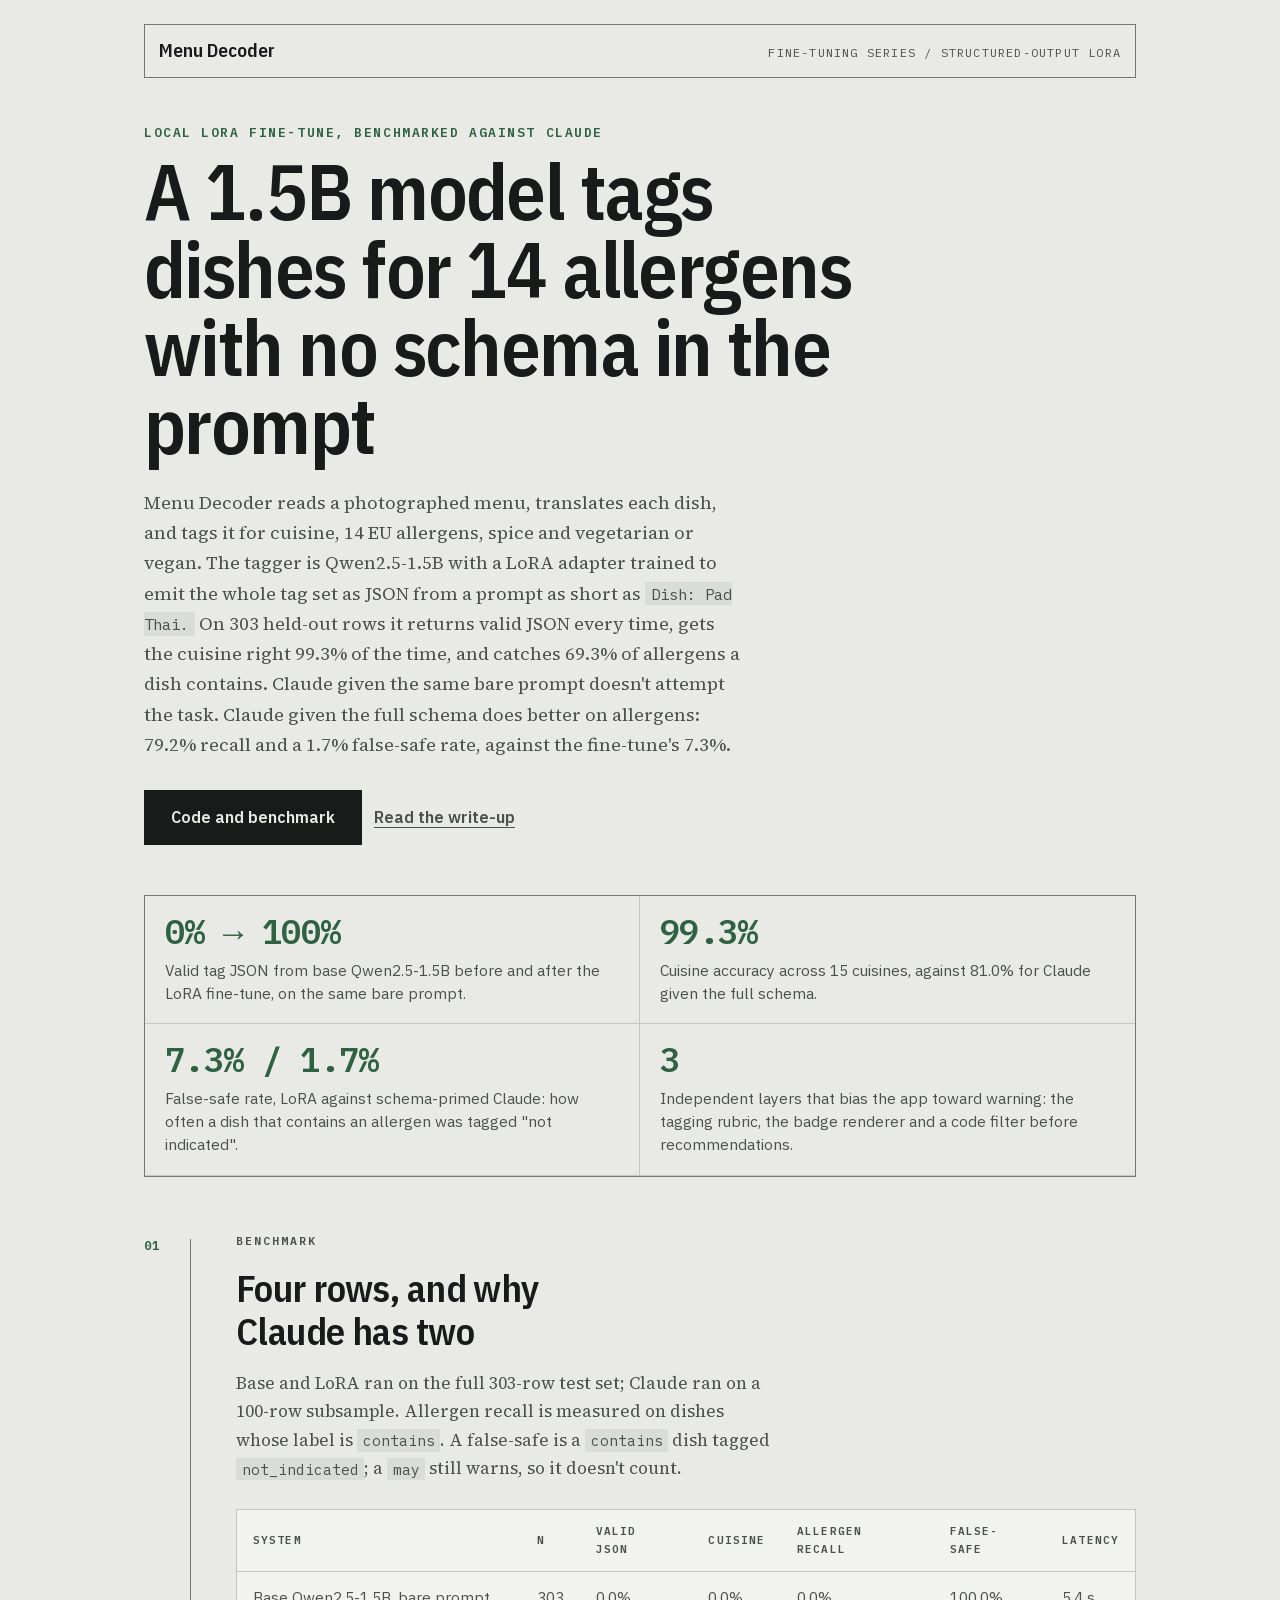
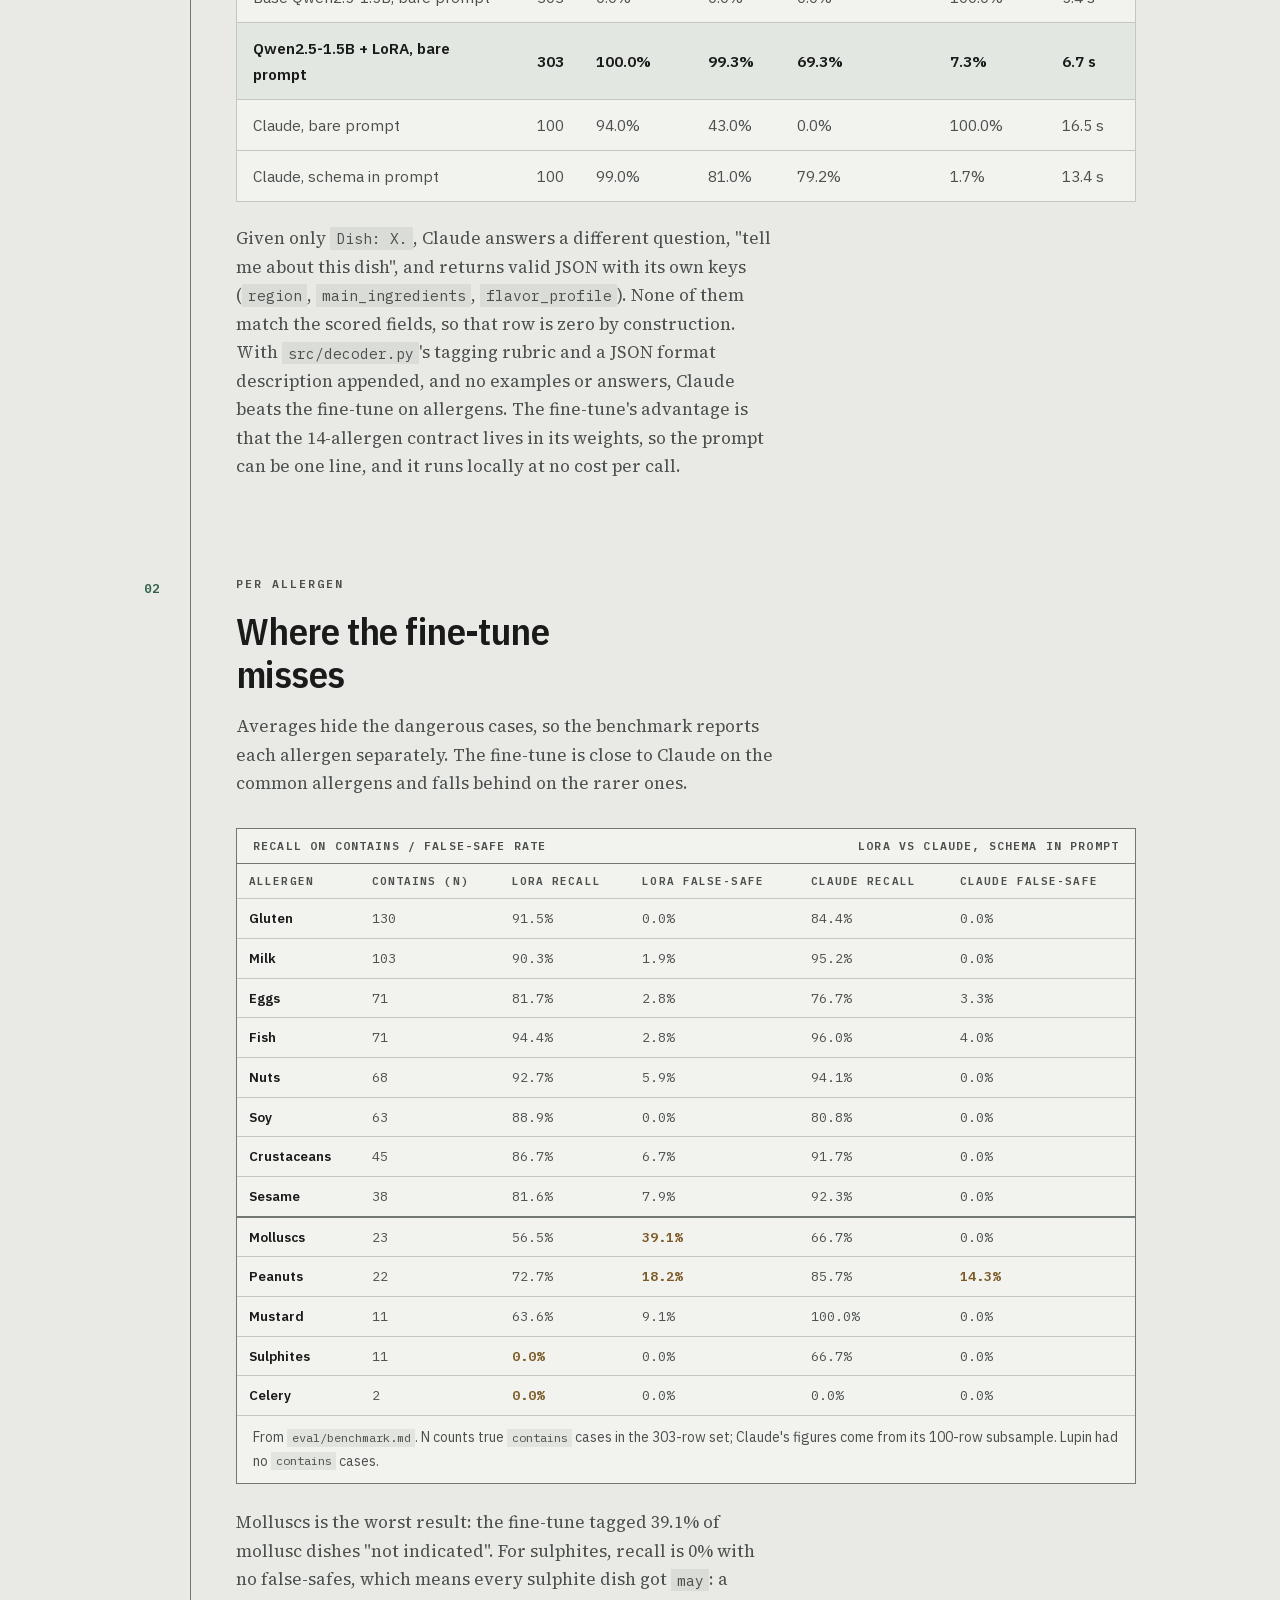
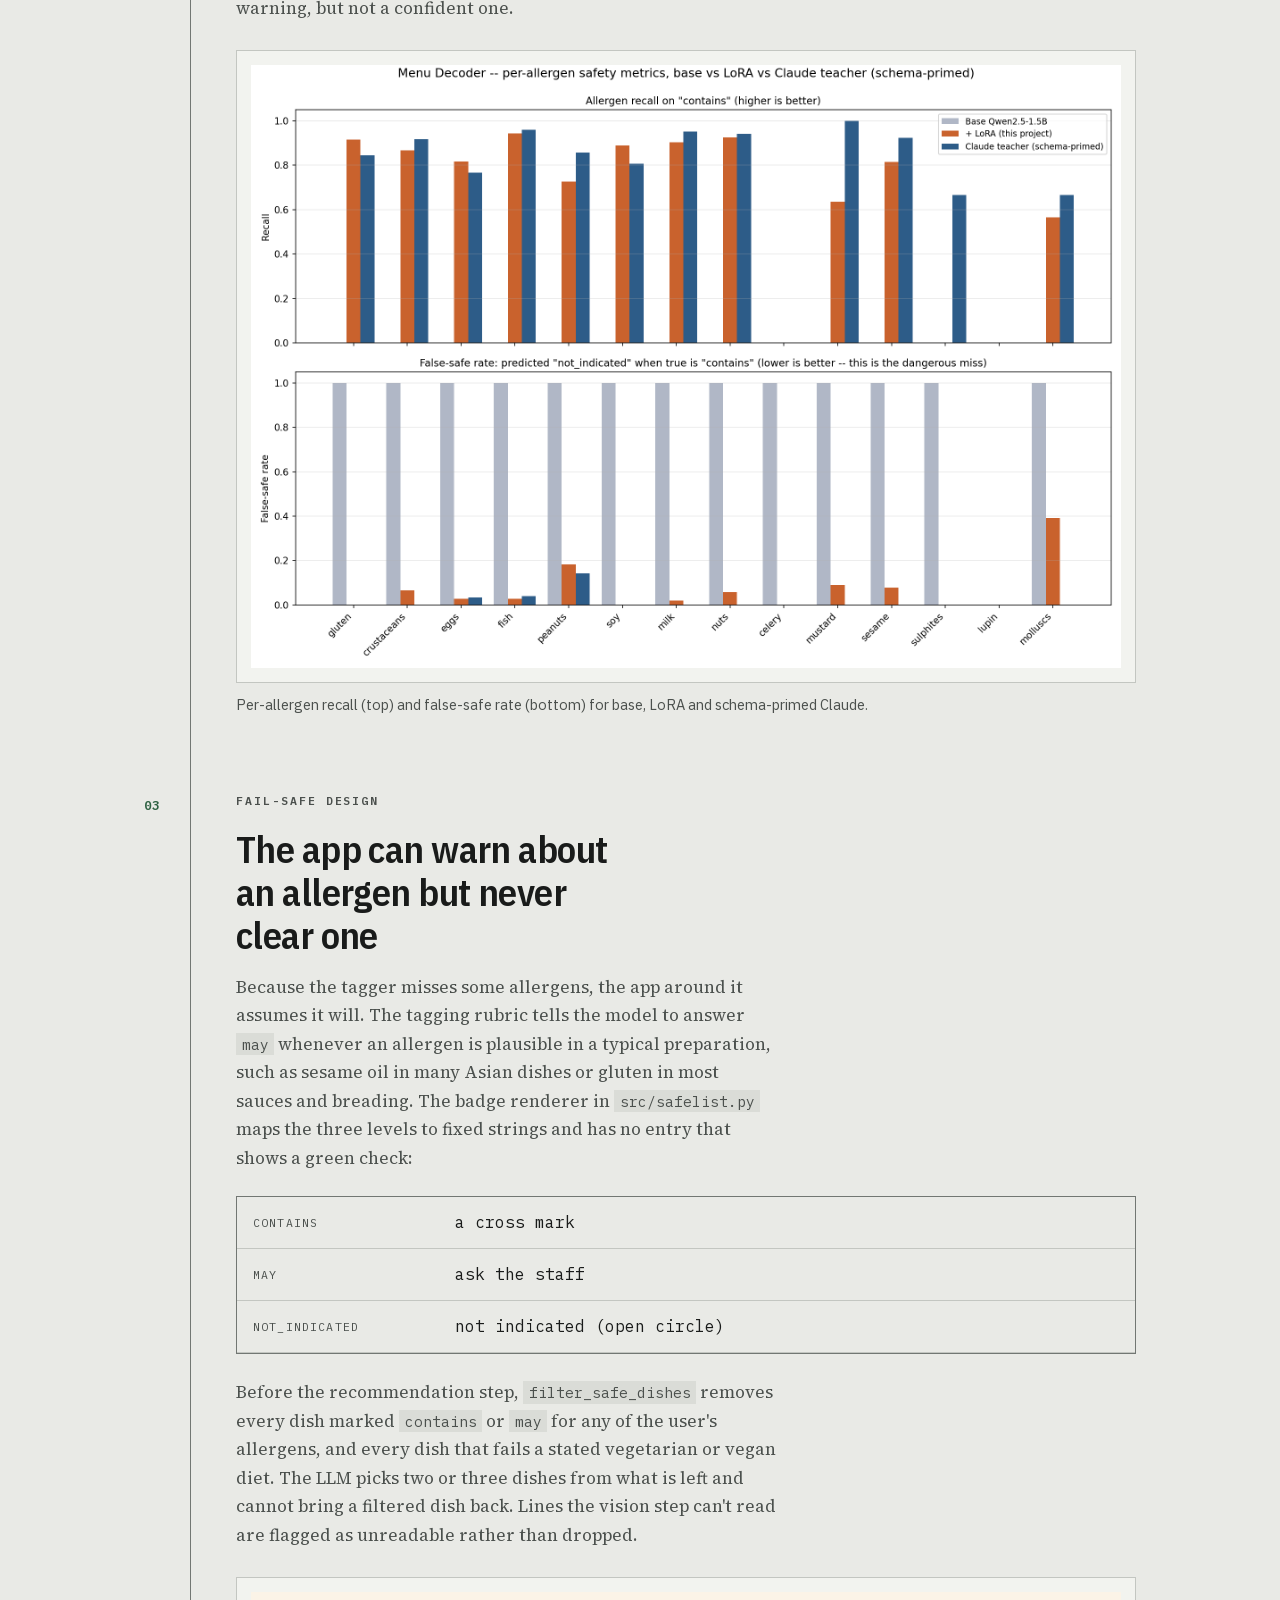
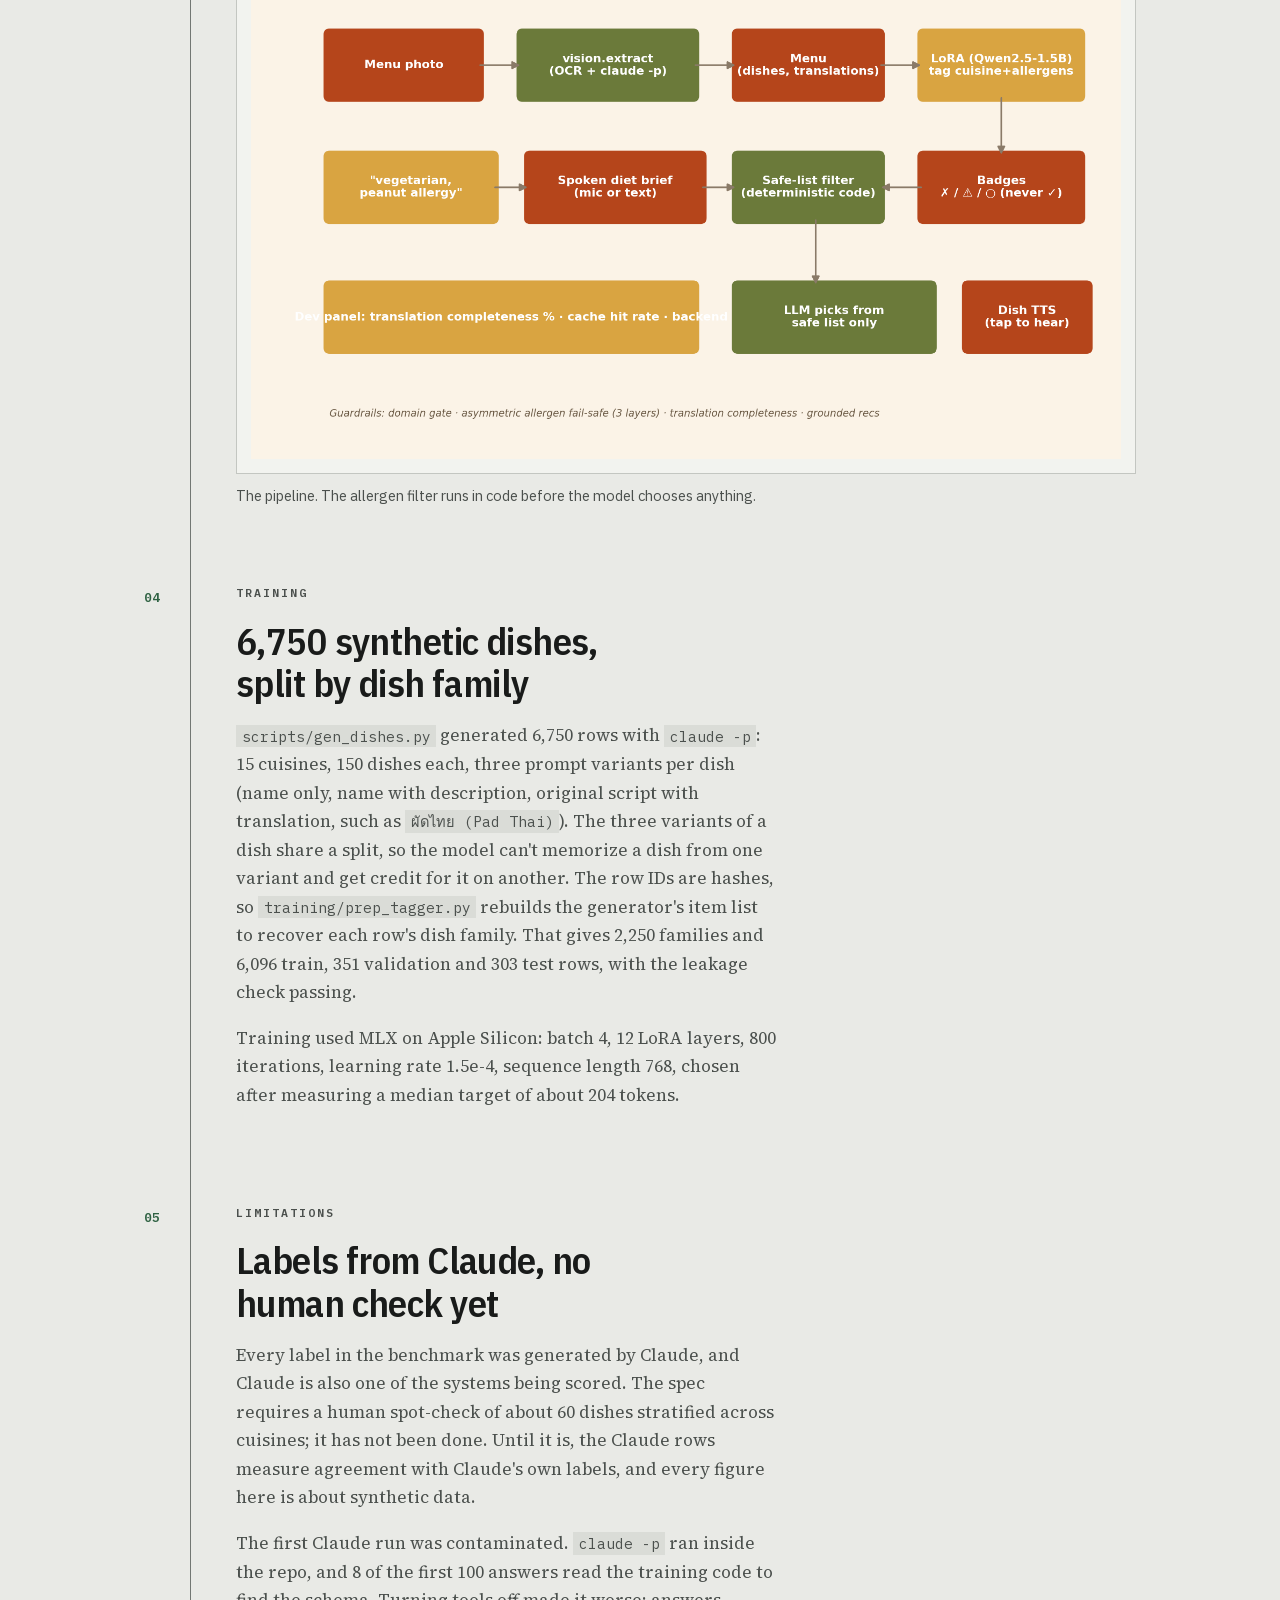
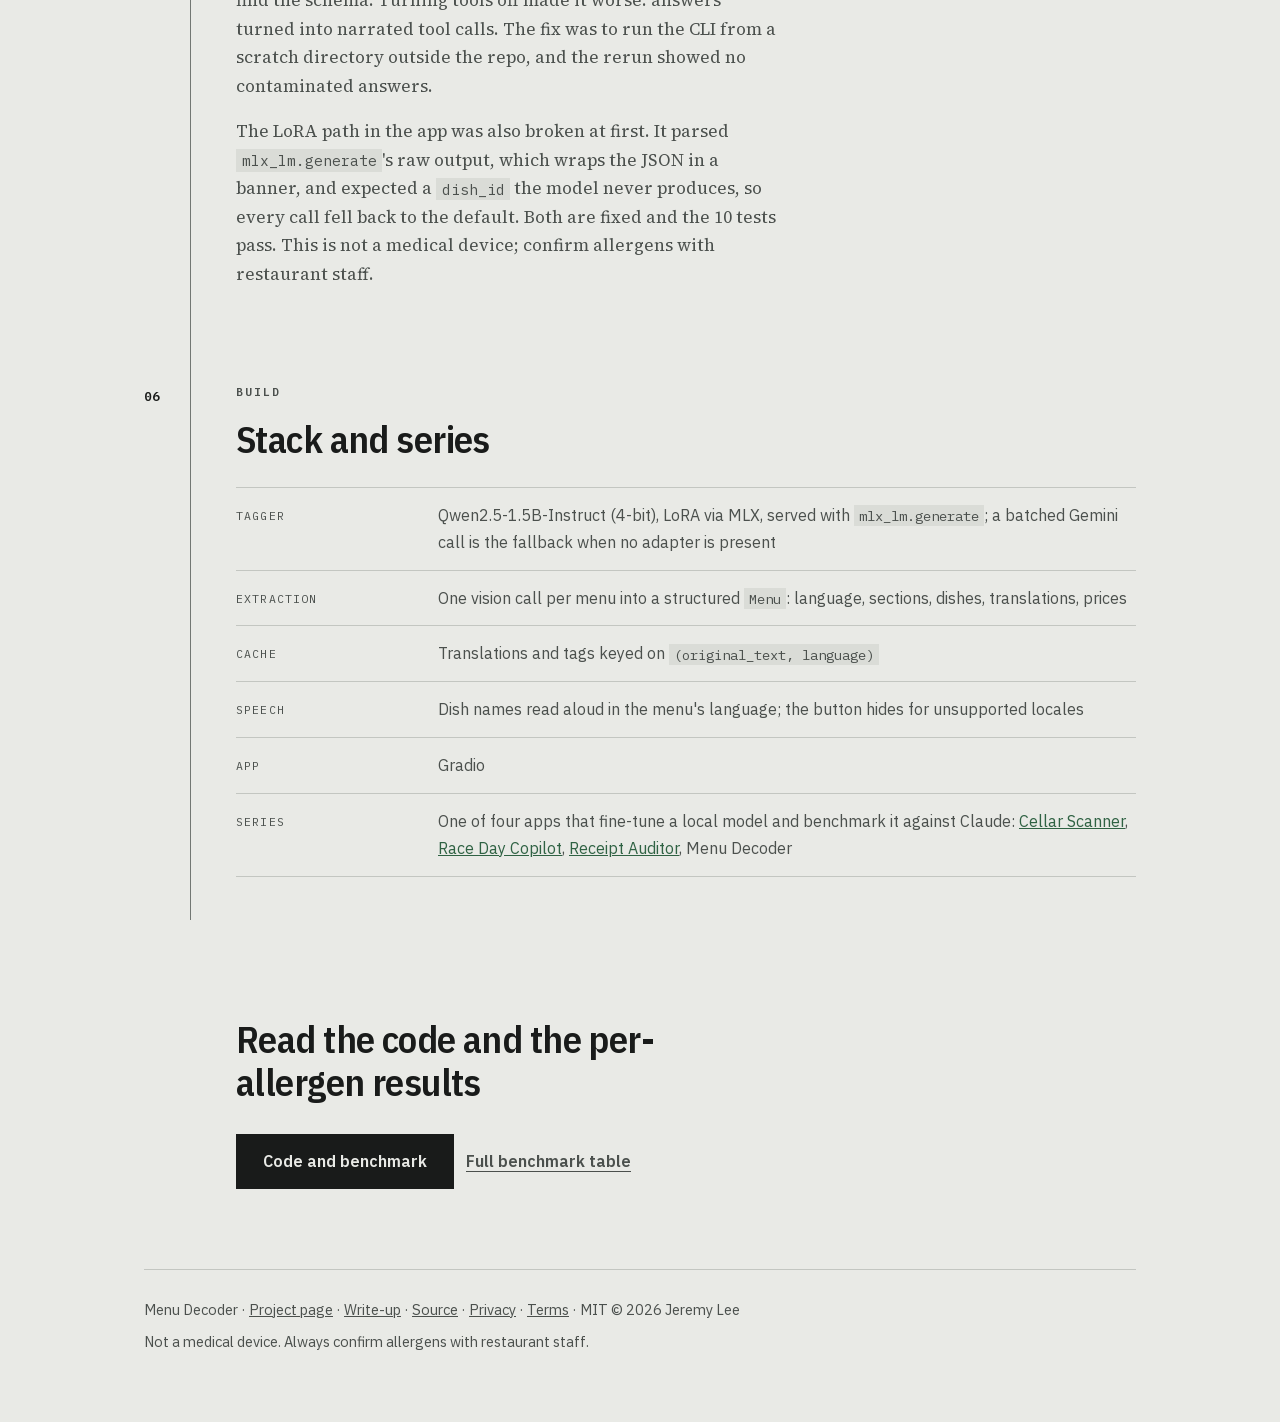
==== overview/index.html @ b148394b "Refresh README, write-up and pages (workshop family)" ====
<!doctype html>
<html lang="en">
<head>
<meta charset="utf-8" />
<meta name="viewport" content="width=device-width, initial-scale=1, viewport-fit=cover" />
<title>Menu Decoder: a 1.5B LoRA dish tagger benchmarked against Claude on 14 allergens</title>
<meta name="description" content="Photograph a foreign-language menu and get each dish translated and tagged for cuisine, 14 EU allergens, spice and diet. A LoRA-tuned Qwen2.5-1.5B returns the full tag set from a dish name alone; Claude needs the schema in every prompt and, given it, catches more allergens." />
<meta name="theme-color" content="#E9EAE6" />
<meta property="og:title" content="Menu Decoder" />
<meta property="og:description" content="A 1.5B fine-tune emits valid 14-allergen tags 100% of the time with no schema in the prompt. Claude with the schema still has the lower false-safe rate: 1.7% against 7.3%." />
<meta property="og:type" content="article" />
<meta property="og:url" content="https://lyhjeremy.github.io/menu-decoder/overview/" />
<link href="" rel="stylesheet" />
<style>
  :root {
    --paper: #E9EAE6;
    --card: #F2F3EF;
    --plate: #F2F3EF;
    --ink: #191B1A;
    --ink2: #4B504D;
    --muted: #4B504D;
    --rule: #C3C6C1;
    --accent: #2F6243;
    --accent2: #7C5A26;
    --link: #2F6243;
    --serif: "Source Serif 4", "Iowan Old Style", "Palatino Linotype", Palatino, serif;
    --sans: "IBM Plex Sans", "Helvetica Neue", Helvetica, Arial, sans-serif;
    --mono: "IBM Plex Mono", "SF Mono", Menlo, Consolas, monospace;
    --display: "IBM Plex Sans Condensed", "Arial Narrow", sans-serif;
    --edge: #727773;
    --spine:  92px;
    --col:    min(100% - 2.6rem, 62rem);
  }
  @media (prefers-color-scheme: dark) {
    :root {
      --paper: #161817;
      --card: #1F2220;
      --plate: #1F2220;
      --ink: #E3E5E1;
      --ink2: #A0A6A1;
      --muted: #A0A6A1;
      --rule: #373B38;
      --accent: #7DC096;
      --accent2: #CBA668;
      --link: #7DC096;
      --edge: #686E6A;
    }
  }

  @font-face{font-family:"Source Serif 4";src:url("../fonts/SourceSerif4-400.woff2")format("woff2");font-weight:400;font-display:swap}
  @font-face{font-family:"Source Serif 4";src:url("../fonts/SourceSerif4-600.woff2")format("woff2");font-weight:600;font-display:swap}
  @font-face{font-family:"IBM Plex Sans";src:url("../fonts/IBMPlexSans-400.woff2")format("woff2");font-weight:400;font-display:swap}
  @font-face{font-family:"IBM Plex Sans";src:url("../fonts/IBMPlexSans-600.woff2")format("woff2");font-weight:600;font-display:swap}
  @font-face{font-family:"IBM Plex Mono";src:url("../fonts/IBMPlexMono-400.woff2")format("woff2");font-weight:400;font-display:swap}

  * { box-sizing: border-box; border-radius: 0; }
  html { scroll-behavior: smooth; }
  body {
    margin: 0; background: var(--paper); color: var(--ink);
    font-family: var(--serif); font-size: clamp(17px, 0.55rem + 0.6vw, 19.5px);
    line-height: 1.68; -webkit-font-smoothing: antialiased; overflow-x: hidden;
  }
  img { max-width: 100%; height: auto; display: block; }
  a { color: var(--link); }
  :focus-visible { outline: 2px solid var(--accent); outline-offset: 3px; border-radius: 0; }
  strong { font-weight: 700; color: var(--ink); }
  code { font-family: var(--mono); font-size: .86em;
         background: color-mix(in srgb, var(--ink) 7%, transparent);
         padding: .12em .38em; border-radius: 0; }
  .wrap { width: var(--col); margin: 0 auto; }

  .eyebrow { font-family: var(--mono); font-weight: 600; font-size: 11.5px;
             letter-spacing: .17em; text-transform: uppercase; color: var(--muted);
             margin: 0 0 14px; }

  .masthead { display: flex; align-items: baseline; gap: 14px; flex-wrap: wrap; padding: 30px 0 0; }
  .logo { font-family: var(--sans); font-weight: 800; font-size: 21px;
          letter-spacing: -.02em; display: flex; align-items: center; gap: 9px; }
  .dot { width: 9px; height: 9px; border-radius: 0; background: var(--accent); flex: none; }
  .tagline { font-size: 15px; color: var(--ink2); font-family: var(--sans); }

  .hero { padding: 44px 0 54px; }
  .kicker { font-family: var(--sans); font-size: clamp(18px, 2.1vw, 23px); font-weight: 600;
            color: var(--muted); margin: 0 0 8px; letter-spacing: -.01em; }
  .hero h1 { font-family: var(--sans); font-size: clamp(37px, 6vw, 72px); font-weight: 800;
             letter-spacing: -.035em; line-height: 1.04; margin: 0; max-width: 17ch; }
  .hero-sub { margin: 24px 0 0; font-size: 1.06em; color: var(--ink2); max-width: 60ch; }

  .cta-row { display: flex; gap: 12px; flex-wrap: wrap; margin-top: 30px; align-items: center; }
  .btn { display: inline-block; padding: 13px 26px; border-radius: 0;
         font-family: var(--sans); font-weight: 700; font-size: 16px;
         text-decoration: none; border: 1px solid var(--ink); }
  .btn:hover { transform: translateY(-1px); }
  .btn-primary { background: var(--ink); color: var(--paper); }
  .textlink { font-family: var(--sans); font-size: 16px; font-weight: 600; color: var(--ink2);
              text-decoration: underline; text-underline-offset: 4px;
              text-decoration-thickness: 1px; }
  .textlink:hover { color: var(--ink); }

  .claims { display: grid; grid-template-columns: 1fr; gap: 0 52px; margin: 50px 0 0; }
  @media (min-width: 760px) { .claims { grid-template-columns: 1fr 1fr; } }
  .claim { padding: 18px 0 20px; border-top: 1px solid var(--rule); }
  .claim:first-child, .claim:nth-child(2) { border-top: 2px solid var(--ink); }
  @media (max-width: 759px) { .claim:nth-child(2) { border-top: 1px solid var(--rule); } }
  .claim .n { font-family: var(--sans); font-weight: 800; font-size: 40px; line-height: 1.05;
              color: var(--accent); letter-spacing: -.03em; font-variant-numeric: tabular-nums; }
  .claim h3 { margin: 0 0 6px; }
  .claim p { margin: 9px 0 0; font-size: 15.5px; color: var(--ink2); line-height: 1.5;
             font-family: var(--sans); }

  .route { position: relative; padding-bottom: 30px; }
  .route::before { content: ""; position: absolute; left: calc(var(--spine) / 2); top: 8px;
                   bottom: 80px; width: 2px; background: var(--rule); }
  .stop { position: relative; padding: 0 0 76px var(--spine); }
  .stop::before { content: ""; position: absolute; left: calc(var(--spine) / 2 - 7px); top: 7px;
                  width: 16px; height: 16px; border-radius: 0;
                  background: var(--paper); border: 2px solid var(--ink); box-sizing: border-box; }
  .stop--key::before { background: var(--accent); border-color: var(--accent); }
  .stop--warn::before { background: var(--accent2); border-color: var(--accent2); }
  .stop--end::before { background: var(--ink); }

  h2 { font-family: var(--sans); font-size: clamp(27px, 3.7vw, 38px); font-weight: 800;
       letter-spacing: -.027em; line-height: 1.13; margin: 12px 0 16px; max-width: 19ch; }
  h3 { font-family: var(--sans); font-size: 17px; font-weight: 700; margin: 0 0 7px;
       letter-spacing: -.012em; }
  .stop p { margin: 0 0 17px; max-width: 60ch; color: var(--ink2); }

  .bignum { font-family: var(--sans); font-weight: 800; font-size: clamp(74px, 10vw, 128px);
            line-height: .86; letter-spacing: -.05em; margin: 6px 0 4px; color: var(--accent);
            font-variant-numeric: tabular-nums; }
  .bignum-note { font-family: var(--sans); font-size: 16px; color: var(--muted); margin: 0 0 20px; }

  /* A white-background chart would glow in dark mode; the plate makes it read
     as a deliberately printed page instead. */
  figure { margin: 28px 0 0; }
  .plate { background: var(--plate); border: 1px solid var(--rule); border-radius: 0;
           padding: 14px; overflow: hidden; }
  .plate img { border-radius: 0; }
  .plate--flush { padding: 0; }
  .shot { border-radius: 0; border: 1px solid var(--rule);
          overflow: hidden; background: var(--card); }
  /* min() so the cap never exceeds the column on a phone */
  .shot--narrow { max-width: min(430px, 100%); }
  figcaption { margin-top: 11px; font-family: var(--sans); font-size: 14.5px;
               color: var(--muted); line-height: 1.5; }
  .panels { display: grid; grid-template-columns: repeat(auto-fit, minmax(258px, 1fr));
            gap: 22px; margin-top: 28px; }
  .panels figure { margin: 0; }

  .pull { margin: 30px 0 0; padding: 20px 25px; border-left: 3px solid var(--accent);
          background: color-mix(in srgb, var(--accent) 7%, transparent);
          border-radius: 0; }
  .pull p { margin: 0 0 9px; color: var(--ink); max-width: none; }
  .pull p:last-of-type { margin: 0; }
  .pull .who { font-family: var(--mono); font-size: 11px; letter-spacing: .12em;
               text-transform: uppercase; color: var(--muted); display: block; margin-top: 9px; }

  .grid { display: grid; grid-template-columns: repeat(auto-fit, minmax(238px, 1fr));
          gap: 1px; margin-top: 28px; background: var(--rule);
          border: 1px solid var(--rule); border-radius: 0; overflow: hidden; }
  .cell { background: var(--paper); padding: 22px 20px; }
  .cell p { font-size: 15px; margin: 0; color: var(--ink2); max-width: none;
            line-height: 1.55; font-family: var(--sans); }

  /* results tables: scroll inside their own box, never the page */
  .tablewrap { margin-top: 26px; overflow-x: auto; border: 1px solid var(--rule);
               border-radius: 0; background: var(--card); }
  table { border-collapse: collapse; width: 100%; min-width: 480px;
          font-family: var(--sans); font-size: 15.5px; }
  th, td { padding: 12px 16px; text-align: left; border-bottom: 1px solid var(--rule); }
  th { font-family: var(--mono); font-size: 11px; letter-spacing: .1em;
       text-transform: uppercase; color: var(--muted); font-weight: 600; }
  td { color: var(--ink2); font-variant-numeric: tabular-nums; }
  tr:last-child td { border-bottom: 0; }
  .win td { color: var(--ink); font-weight: 700;
            background: color-mix(in srgb, var(--accent) 8%, transparent); }

  /* real terminal output, quoted verbatim */
  .term { margin-top: 26px; background: #14141f; color: #e6e3da; border-radius: 0;
          padding: 18px 20px; overflow-x: auto;
          border: 1px solid #2a2a3a; }
  .term pre { margin: 0; font-family: var(--mono); font-size: 13px; line-height: 1.62;
              white-space: pre; }
  .term .c { color: #9aa08f; }
  .term .g { color: #7fd18f; }
  .term .y { color: #E3BC5E; }

  .specs { margin-top: 26px; border-top: 1px solid var(--rule); }
  .spec { display: grid; grid-template-columns: 1fr; gap: 2px;
          padding: 14px 0; border-bottom: 1px solid var(--rule); }
  @media (min-width: 700px) { .spec { grid-template-columns: 178px 1fr; gap: 24px; } }
  .spec dt { font-family: var(--mono); font-size: 11.5px; letter-spacing: .1em;
             text-transform: uppercase; color: var(--muted); padding-top: 4px; }
  .spec dd { margin: 0; font-size: 16px; color: var(--ink2); font-family: var(--sans); }

  .close { padding: 6px 0 80px var(--spine); position: relative; }
  .close h2 { max-width: 20ch; }
  footer { border-top: 1px solid var(--rule); padding: 28px 0 60px;
           font-family: var(--sans); font-size: 14.5px; color: var(--muted); }
  footer a { color: var(--ink2); }
  footer p { margin: 0 0 8px; }

  @media (max-width: 640px) {
    :root { --spine: 38px; }
    .hero { padding: 36px 0 46px; }
    .stop { padding-bottom: 58px; }
    .plate { padding: 9px; }
    .term { padding: 14px 14px; }
    .term pre { font-size: 11.5px; }
  }
  @media (prefers-reduced-motion: reduce) {
    html { scroll-behavior: auto; }
    .btn { }
  }
  @font-face{font-family:"IBM Plex Sans Condensed";src:url("../fonts/IBMPlexSansCondensed-600.woff2")format("woff2");font-weight:600;font-style:normal;font-display:swap}
  @font-face{font-family:"IBM Plex Mono";src:url("../fonts/IBMPlexMono-600.woff2")format("woff2");font-weight:600;font-style:normal;font-display:swap}

  .btn:hover { transform: none; background: var(--accent); border-color: var(--accent); color: var(--paper); }
  .pull { border: 1px solid var(--edge); border-left: 1px solid var(--edge); background: transparent; }
  .term { background: var(--card); color: var(--ink); border: 1px solid var(--rule); }
  .term .c { color: var(--muted); } .term .g { color: var(--accent2); } .term .y { color: var(--accent); }
  .logo, .hero h1, h2, .claim .n, .bignum { font-family: var(--display); }

  /* Workshop: an engineering spec sheet. Condensed headings, mono labels, numbered sections. */
  .masthead { border: 1px solid var(--edge); padding: 10px 14px; margin-top: 24px; justify-content: space-between; }
  .logo { font-weight: 600; font-size: 19px; letter-spacing: 0; }
  .tagline { font-family: var(--mono); font-size: 12px; text-transform: uppercase; letter-spacing: .1em; }
  .hero h1 { font-weight: 600; font-size: clamp(40px, 6.4vw, 78px); letter-spacing: -.02em; line-height: 1; max-width: 17ch; }
  .kicker { font-family: var(--mono); font-weight: 600; font-size: 13px; text-transform: uppercase; letter-spacing: .12em; color: var(--accent); }
  h2 { font-weight: 600; letter-spacing: -.015em; font-size: clamp(28px, 3.6vw, 38px); }
  .claims { border: 1px solid var(--edge); gap: 0; }
  .claim, .claim:first-child, .claim:nth-child(2) { border-top: 0; border-bottom: 1px solid var(--rule); padding: 18px 20px; }
  @media (min-width: 760px) { .claim:nth-child(odd) { border-right: 1px solid var(--rule); } }
  .claim .n { font-family: var(--mono); font-weight: 600; font-size: 34px; letter-spacing: -.02em; }
  .bignum { font-family: var(--mono); font-weight: 600; letter-spacing: -.04em; }
  .route { counter-reset: sec; }
  .route::before { width: 1px; background: var(--edge); }
  .stop { counter-increment: sec; }
  .stop::before { content: counter(sec, decimal-leading-zero); width: auto; height: auto; left: 0; top: 4px;
                  border: 0; background: none; font: 600 13px/1 var(--mono); color: var(--accent); padding: 4px 0;
                  background: var(--paper); }
  .stop--key::before, .stop--warn::before, .stop--end::before { background: var(--paper); border: 0; }
  .stop--end::before { color: var(--ink); }


  .sheet { margin-top: 30px; border: 1px solid var(--edge); background: var(--card); }
  .sheet-head { display: flex; justify-content: space-between; gap: 12px; flex-wrap: wrap; padding: 9px 16px; border-bottom: 1px solid var(--edge); font: 600 11.5px/1.4 var(--mono); letter-spacing: .1em; text-transform: uppercase; color: var(--muted); }
  .sheet table { min-width: 560px; font-family: var(--mono); font-size: 13.5px; }
  .sheet th, .sheet td { padding: 8px 12px; }
  .sheet td:first-child { font-family: var(--sans); font-weight: 600; color: var(--ink); }
  .sheet td.n { color: var(--muted); }
  .sheet td.bad { color: var(--accent2); font-weight: 600; }
  .sheet tr.grp td { border-top: 2px solid var(--edge); }
  .sheet .sheet-foot { margin: 0; max-width: none; padding: 10px 16px; border-top: 1px solid var(--rule); font-family: var(--sans); font-size: 14px; color: var(--muted); }
  .badges { margin-top: 24px; border: 1px solid var(--edge); }
  .badges .spec { padding: 12px 16px; }
  .badges .spec dd { font-family: var(--mono); color: var(--ink); }
</style>
</head>
<body>
<div class="wrap">
  <header class="masthead">
    <div class="logo">Menu Decoder</div>
    <div class="tagline">fine-tuning series / structured-output LoRA</div>
  </header>

  <section class="hero">
    <p class="kicker">Local LoRA fine-tune, benchmarked against Claude</p>
    <h1>A 1.5B model tags dishes for 14 allergens with no schema in the prompt</h1>

    <p class="hero-sub">
      Menu Decoder reads a photographed menu, translates each dish, and tags it
      for cuisine, 14 EU allergens, spice and vegetarian or vegan. The tagger is
      Qwen2.5-1.5B with a LoRA adapter trained to emit the whole tag set as JSON
      from a prompt as short as <code>Dish: Pad Thai.</code> On 303 held-out
      rows it returns valid JSON every time, gets the cuisine right 99.3% of the
      time, and catches 69.3% of allergens a dish contains. Claude given the same
      bare prompt doesn't attempt the task. Claude given the full schema does
      better on allergens: 79.2% recall and a 1.7% false-safe rate, against the
      fine-tune's 7.3%.
    </p>

    <div class="cta-row">
      <a class="btn btn-primary" href="https://github.com/lyhjeremy/menu-decoder">Code and benchmark</a>
      <a class="textlink" href="https://github.com/lyhjeremy/menu-decoder/blob/main/writeup.md">Read the write-up</a>
    </div>

    <div class="claims">
      <div class="claim">
        <div class="n">0% &rarr; 100%</div>
        <p>Valid tag JSON from base Qwen2.5-1.5B before and after the LoRA
           fine-tune, on the same bare prompt.</p>
      </div>
      <div class="claim">
        <div class="n">99.3%</div>
        <p>Cuisine accuracy across 15 cuisines, against 81.0% for Claude given
           the full schema.</p>
      </div>
      <div class="claim">
        <div class="n">7.3% / 1.7%</div>
        <p>False-safe rate, LoRA against schema-primed Claude: how often a dish
           that contains an allergen was tagged "not indicated".</p>
      </div>
      <div class="claim">
        <div class="n">3</div>
        <p>Independent layers that bias the app toward warning: the tagging
           rubric, the badge renderer and a code filter before recommendations.</p>
      </div>
    </div>
  </section>
</div>

<div class="wrap">
<div class="route">

  <section class="stop stop--key">
    <p class="eyebrow">Benchmark</p>
    <h2>Four rows, and why Claude has two</h2>
    <p>
      Base and LoRA ran on the full 303-row test set; Claude ran on a 100-row
      subsample. Allergen recall is measured on dishes whose label is
      <code>contains</code>. A false-safe is a <code>contains</code> dish tagged
      <code>not_indicated</code>; a <code>may</code> still warns, so it doesn't
      count.
    </p>
    <div class="tablewrap">
      <table>
        <thead>
          <tr><th>System</th><th>N</th><th>Valid JSON</th><th>Cuisine</th><th>Allergen recall</th><th>False-safe</th><th>Latency</th></tr>
        </thead>
        <tbody>
          <tr><td>Base Qwen2.5-1.5B, bare prompt</td><td>303</td><td>0.0%</td><td>0.0%</td><td>0.0%</td><td>100.0%</td><td>5.4 s</td></tr>
          <tr class="win"><td>Qwen2.5-1.5B + LoRA, bare prompt</td><td>303</td><td>100.0%</td><td>99.3%</td><td>69.3%</td><td>7.3%</td><td>6.7 s</td></tr>
          <tr><td>Claude, bare prompt</td><td>100</td><td>94.0%</td><td>43.0%</td><td>0.0%</td><td>100.0%</td><td>16.5 s</td></tr>
          <tr><td>Claude, schema in prompt</td><td>100</td><td>99.0%</td><td>81.0%</td><td>79.2%</td><td>1.7%</td><td>13.4 s</td></tr>
        </tbody>
      </table>
    </div>
    <p style="margin-top:22px">
      Given only <code>Dish: X.</code>, Claude answers a different question,
      "tell me about this dish", and returns valid JSON with its own keys
      (<code>region</code>, <code>main_ingredients</code>,
      <code>flavor_profile</code>). None of them match the scored fields, so that
      row is zero by construction. With <code>src/decoder.py</code>'s tagging
      rubric and a JSON format description appended, and no examples or answers,
      Claude beats the fine-tune on allergens. The fine-tune's advantage is that
      the 14-allergen contract lives in its weights, so the prompt can be one
      line, and it runs locally at no cost per call.
    </p>
  </section>

  <section class="stop">
    <p class="eyebrow">Per allergen</p>
    <h2>Where the fine-tune misses</h2>
    <p>
      Averages hide the dangerous cases, so the benchmark reports each allergen
      separately. The fine-tune is close to Claude on the common allergens and
      falls behind on the rarer ones.
    </p>
    <div class="sheet">
      <div class="sheet-head"><span>Recall on contains / false-safe rate</span><span>LoRA vs Claude, schema in prompt</span></div>
      <div class="tablewrap" style="margin:0;border:0">
        <table>
          <thead><tr><th>Allergen</th><th>Contains (N)</th><th>LoRA recall</th><th>LoRA false-safe</th><th>Claude recall</th><th>Claude false-safe</th></tr></thead>
          <tbody>
            <tr><td>Gluten</td><td class="n">130</td><td>91.5%</td><td>0.0%</td><td>84.4%</td><td>0.0%</td></tr>
            <tr><td>Milk</td><td class="n">103</td><td>90.3%</td><td>1.9%</td><td>95.2%</td><td>0.0%</td></tr>
            <tr><td>Eggs</td><td class="n">71</td><td>81.7%</td><td>2.8%</td><td>76.7%</td><td>3.3%</td></tr>
            <tr><td>Fish</td><td class="n">71</td><td>94.4%</td><td>2.8%</td><td>96.0%</td><td>4.0%</td></tr>
            <tr><td>Nuts</td><td class="n">68</td><td>92.7%</td><td>5.9%</td><td>94.1%</td><td>0.0%</td></tr>
            <tr><td>Soy</td><td class="n">63</td><td>88.9%</td><td>0.0%</td><td>80.8%</td><td>0.0%</td></tr>
            <tr><td>Crustaceans</td><td class="n">45</td><td>86.7%</td><td>6.7%</td><td>91.7%</td><td>0.0%</td></tr>
            <tr><td>Sesame</td><td class="n">38</td><td>81.6%</td><td>7.9%</td><td>92.3%</td><td>0.0%</td></tr>
            <tr class="grp"><td>Molluscs</td><td class="n">23</td><td>56.5%</td><td class="bad">39.1%</td><td>66.7%</td><td>0.0%</td></tr>
            <tr><td>Peanuts</td><td class="n">22</td><td>72.7%</td><td class="bad">18.2%</td><td>85.7%</td><td class="bad">14.3%</td></tr>
            <tr><td>Mustard</td><td class="n">11</td><td>63.6%</td><td>9.1%</td><td>100.0%</td><td>0.0%</td></tr>
            <tr><td>Sulphites</td><td class="n">11</td><td class="bad">0.0%</td><td>0.0%</td><td>66.7%</td><td>0.0%</td></tr>
            <tr><td>Celery</td><td class="n">2</td><td class="bad">0.0%</td><td>0.0%</td><td>0.0%</td><td>0.0%</td></tr>
          </tbody>
        </table>
      </div>
      <p class="sheet-foot">From <code>eval/benchmark.md</code>. N counts true <code>contains</code> cases in the 303-row set; Claude's figures come from its 100-row subsample. Lupin had no <code>contains</code> cases.</p>
    </div>
    <p style="margin-top:24px">
      Molluscs is the worst result: the fine-tune tagged 39.1% of mollusc dishes
      "not indicated". For sulphites, recall is 0% with no false-safes, which
      means every sulphite dish got <code>may</code>: a warning, but not a
      confident one.
    </p>
    <figure>
      <div class="plate">
        <img width="1950" height="1350" src="../eval/allergen_recall_chart.png" loading="lazy"
          alt="Two bar charts across 14 allergens. Top: recall on contains for LoRA and schema-primed Claude, both mostly between 0.6 and 1.0, with LoRA lower on mustard, sesame, sulphites and molluscs. Bottom: false-safe rate, 1.0 for the base model everywhere, near zero for Claude except peanuts, and highest for LoRA on molluscs at about 0.39." />
      </div>
      <figcaption>Per-allergen recall (top) and false-safe rate (bottom) for base, LoRA and schema-primed Claude.</figcaption>
    </figure>
  </section>

  <section class="stop">
    <p class="eyebrow">Fail-safe design</p>
    <h2>The app can warn about an allergen but never clear one</h2>
    <p>
      Because the tagger misses some allergens, the app around it assumes it
      will. The tagging rubric tells the model to answer <code>may</code>
      whenever an allergen is plausible in a typical preparation, such as sesame
      oil in many Asian dishes or gluten in most sauces and breading. The badge
      renderer in <code>src/safelist.py</code> maps the three levels to fixed
      strings and has no entry that shows a green check:
    </p>
    <dl class="specs badges">
      <div class="spec"><dt>contains</dt><dd>a cross mark</dd></div>
      <div class="spec"><dt>may</dt><dd>ask the staff</dd></div>
      <div class="spec"><dt>not_indicated</dt><dd>not indicated (open circle)</dd></div>
    </dl>
    <p style="margin-top:24px">
      Before the recommendation step, <code>filter_safe_dishes</code> removes
      every dish marked <code>contains</code> or <code>may</code> for any of the
      user's allergens, and every dish that fails a stated vegetarian or vegan
      diet. The LLM picks two or three dishes from what is left and cannot bring
      a filtered dish back. Lines the vision step can't read are flagged as
      unreadable rather than dropped.
    </p>
    <figure>
      <div class="plate">
        <img width="1620" height="870" src="../assets/architecture.png" loading="lazy"
          alt="Pipeline diagram: menu photo to one vision extraction call, per-dish tagging by the fine-tuned model, a deterministic allergen and diet filter, then recommendation from the filtered list, with dish-name text-to-speech." />
      </div>
      <figcaption>The pipeline. The allergen filter runs in code before the model chooses anything.</figcaption>
    </figure>
  </section>

  <section class="stop">
    <p class="eyebrow">Training</p>
    <h2>6,750 synthetic dishes, split by dish family</h2>
    <p>
      <code>scripts/gen_dishes.py</code> generated 6,750 rows with
      <code>claude -p</code>: 15 cuisines, 150 dishes each, three prompt variants
      per dish (name only, name with description, original script with
      translation, such as <code>ผัดไทย (Pad Thai)</code>). The three variants of
      a dish share a split, so the model can't memorize a dish from one variant
      and get credit for it on another. The row IDs are hashes, so
      <code>training/prep_tagger.py</code> rebuilds the generator's item list to
      recover each row's dish family. That gives 2,250 families and 6,096 train,
      351 validation and 303 test rows, with the leakage check passing.
    </p>
    <p>
      Training used MLX on Apple Silicon: batch 4, 12 LoRA layers, 800
      iterations, learning rate 1.5e-4, sequence length 768, chosen after
      measuring a median target of about 204 tokens.
    </p>
  </section>

  <section class="stop stop--warn">
    <p class="eyebrow">Limitations</p>
    <h2>Labels from Claude, no human check yet</h2>
    <p>
      Every label in the benchmark was generated by Claude, and Claude is also
      one of the systems being scored. The spec requires a human spot-check of
      about 60 dishes stratified across cuisines; it has not been done. Until it
      is, the Claude rows measure agreement with Claude's own labels, and every
      figure here is about synthetic data.
    </p>
    <p>
      The first Claude run was contaminated. <code>claude -p</code> ran inside the
      repo, and 8 of the first 100 answers read the training code to find the
      schema. Turning tools off made it worse: answers turned into narrated tool
      calls. The fix was to run the CLI from a scratch directory outside the
      repo, and the rerun showed no contaminated answers.
    </p>
    <p>
      The LoRA path in the app was also broken at first. It parsed
      <code>mlx_lm.generate</code>'s raw output, which wraps the JSON in a banner,
      and expected a <code>dish_id</code> the model never produces, so every call
      fell back to the default. Both are fixed and the 10 tests pass. This is not
      a medical device; confirm allergens with restaurant staff.
    </p>
  </section>

  <section class="stop stop--end">
    <p class="eyebrow">Build</p>
    <h2>Stack and series</h2>
    <dl class="specs">
      <div class="spec"><dt>Tagger</dt><dd>Qwen2.5-1.5B-Instruct (4-bit), LoRA via MLX, served with <code>mlx_lm.generate</code>; a batched Gemini call is the fallback when no adapter is present</dd></div>
      <div class="spec"><dt>Extraction</dt><dd>One vision call per menu into a structured <code>Menu</code>: language, sections, dishes, translations, prices</dd></div>
      <div class="spec"><dt>Cache</dt><dd>Translations and tags keyed on <code>(original_text, language)</code></dd></div>
      <div class="spec"><dt>Speech</dt><dd>Dish names read aloud in the menu's language; the button hides for unsupported locales</dd></div>
      <div class="spec"><dt>App</dt><dd>Gradio</dd></div>
      <div class="spec"><dt>Series</dt><dd>One of four apps that fine-tune a local model and benchmark it against Claude: <a href="https://lyhjeremy.github.io/cellar-scanner/">Cellar Scanner</a>, <a href="https://lyhjeremy.github.io/race-day-copilot/">Race Day Copilot</a>, <a href="https://lyhjeremy.github.io/receipt-auditor/">Receipt Auditor</a>, Menu Decoder</dd></div>
    </dl>
  </section>

</div>
</div>

<div class="wrap">
  <section class="close">
    <h2>Read the code and the per-allergen results</h2>
    <div class="cta-row">
      <a class="btn btn-primary" href="https://github.com/lyhjeremy/menu-decoder">Code and benchmark</a>
      <a class="textlink" href="https://github.com/lyhjeremy/menu-decoder/blob/main/eval/benchmark.md">Full benchmark table</a>
    </div>
  </section>

  <footer>
    <p>
      Menu Decoder ·
      <a href="../">Project page</a> ·
      <a href="https://github.com/lyhjeremy/menu-decoder/blob/main/writeup.md">Write-up</a> ·
      <a href="https://github.com/lyhjeremy/menu-decoder">Source</a> ·
      <a href="../privacy/">Privacy</a> ·
      <a href="../terms/">Terms</a> ·
      MIT © 2026 Jeremy Lee
    </p>
    <p>Not a medical device. Always confirm allergens with restaurant staff.</p>
  </footer>
</div>
</body>
</html>
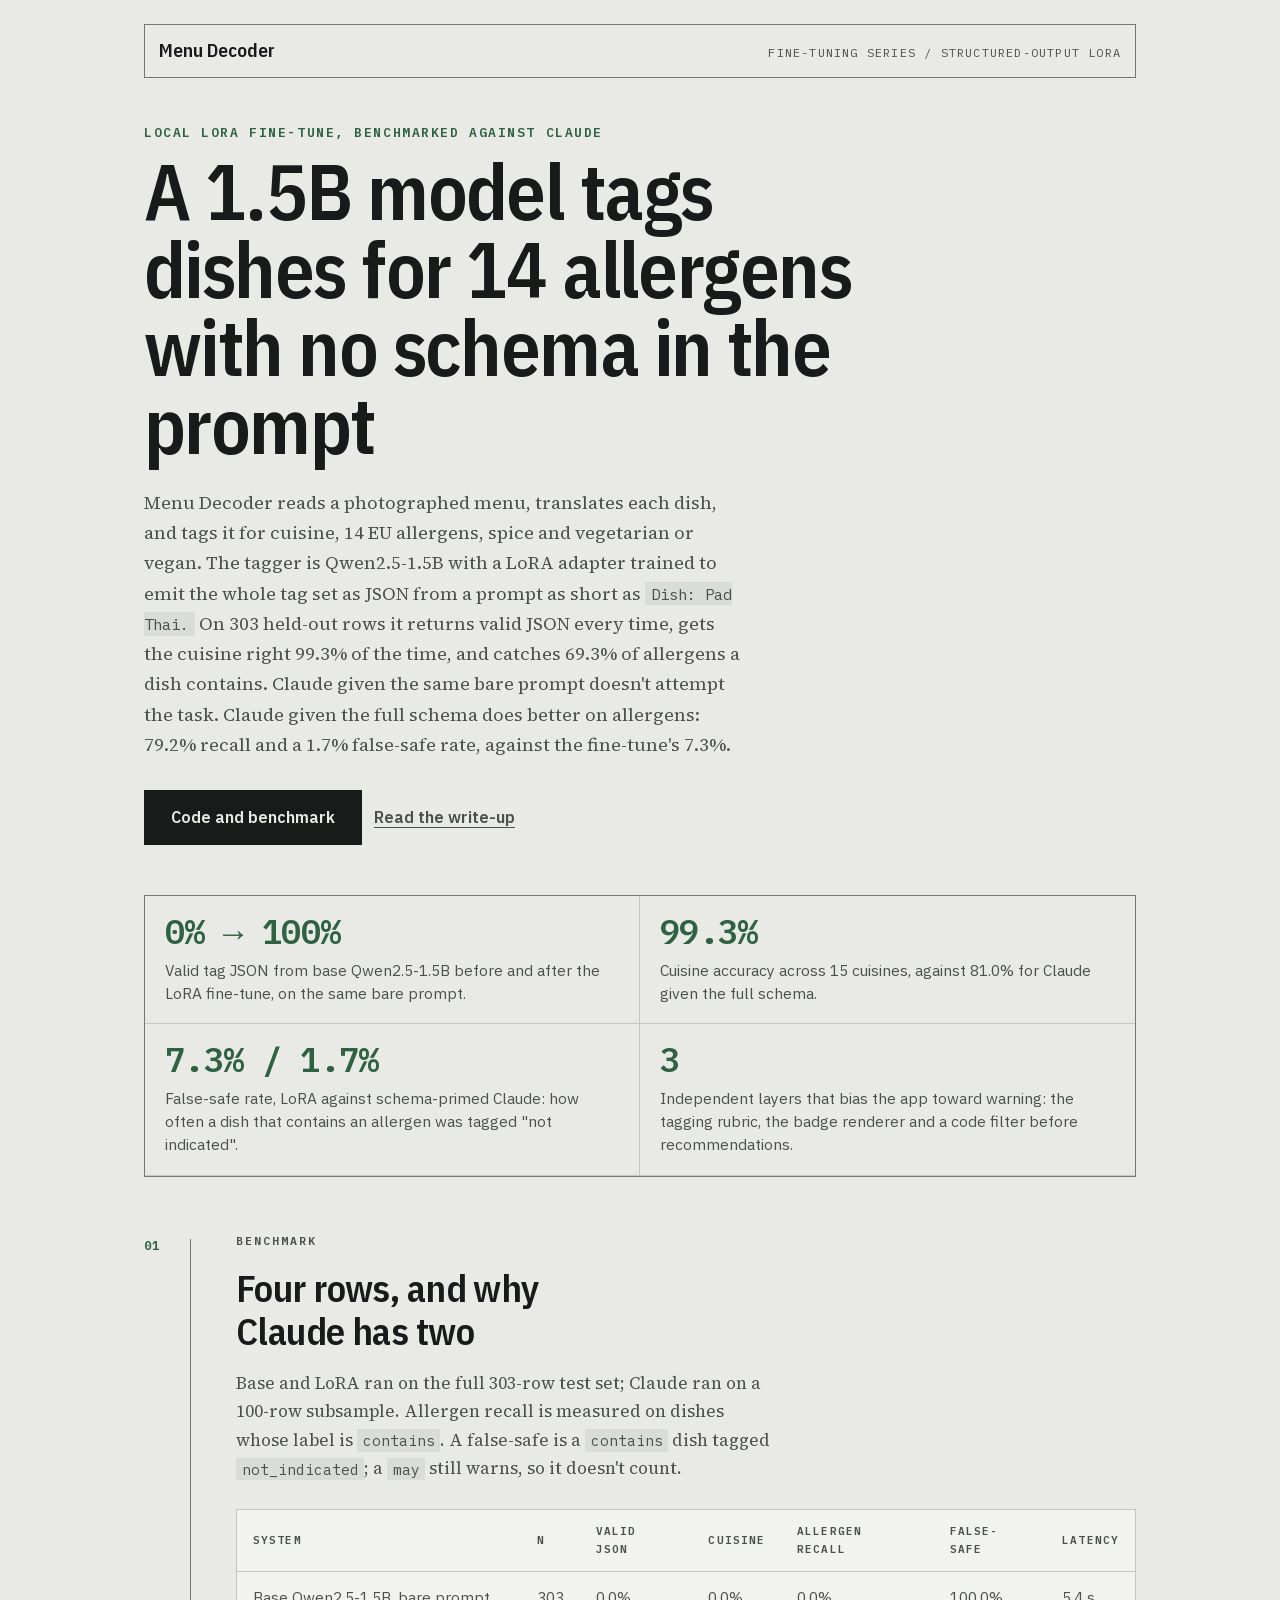
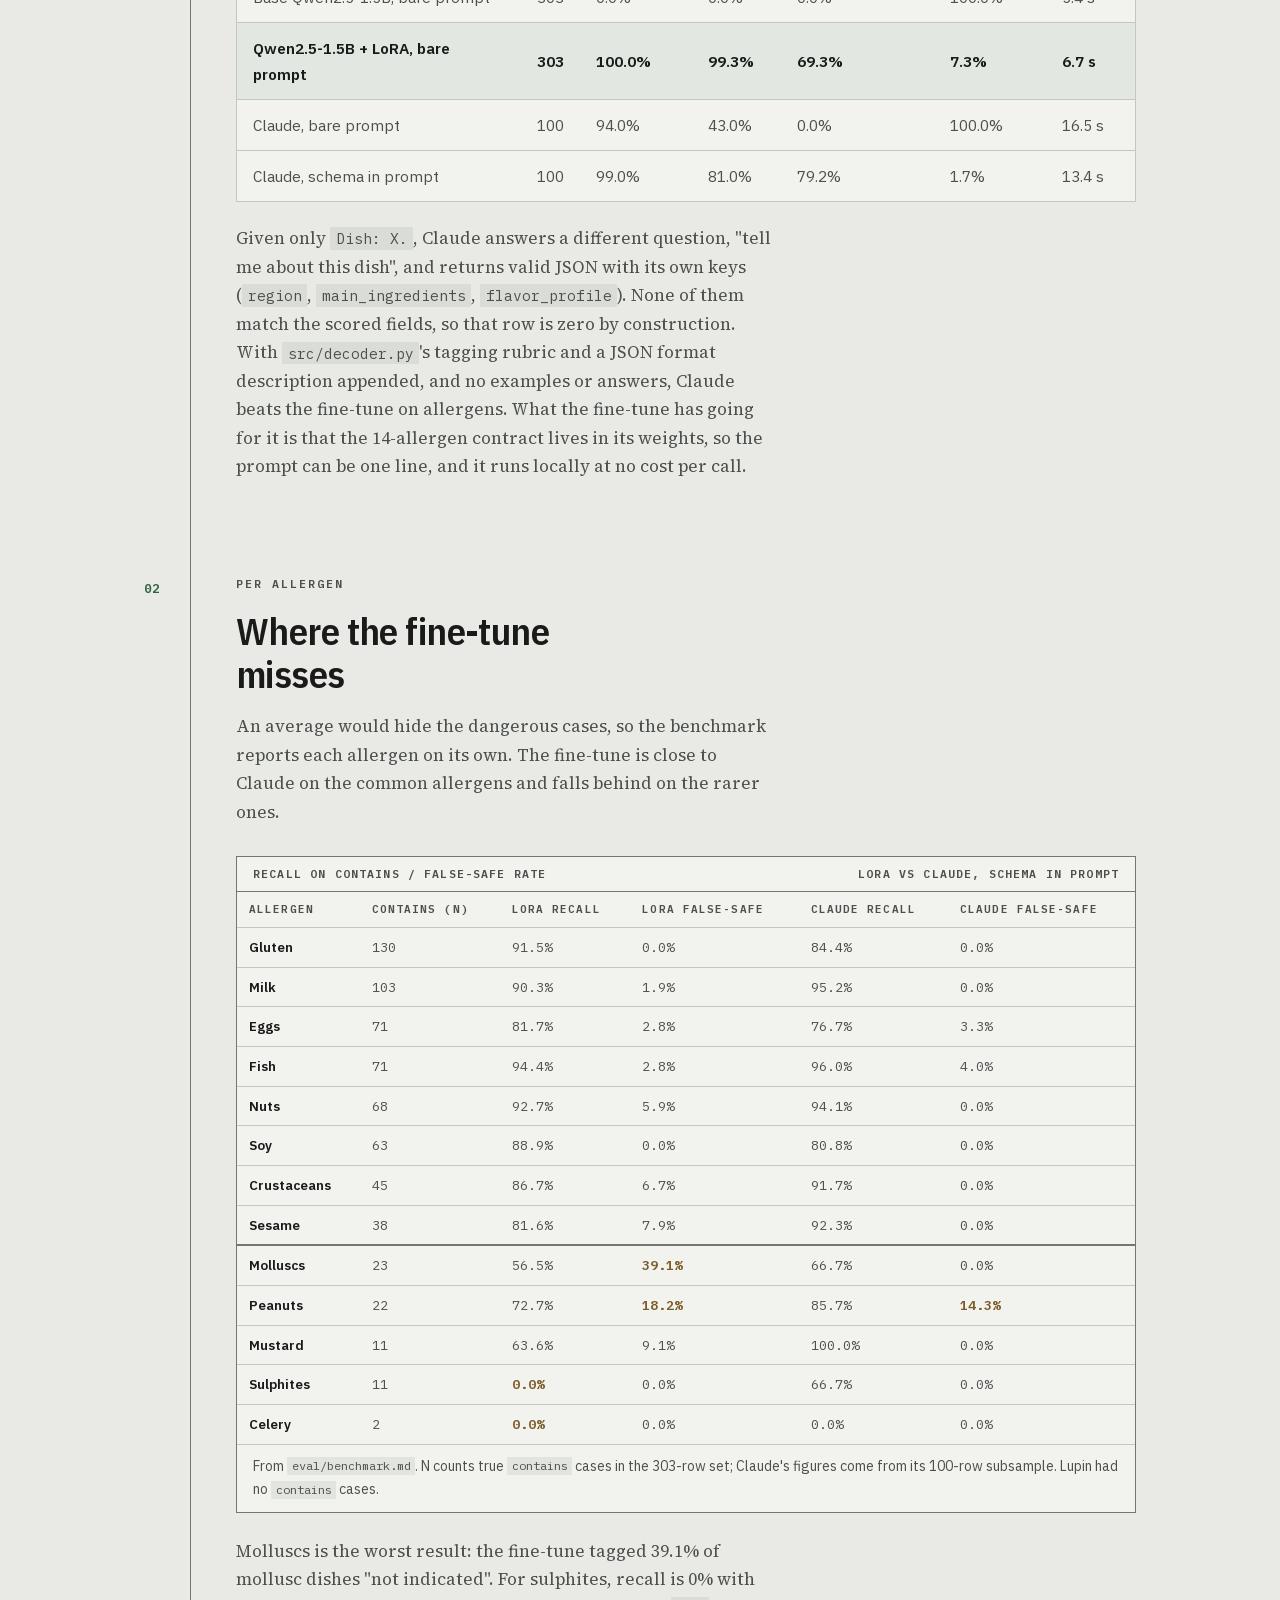
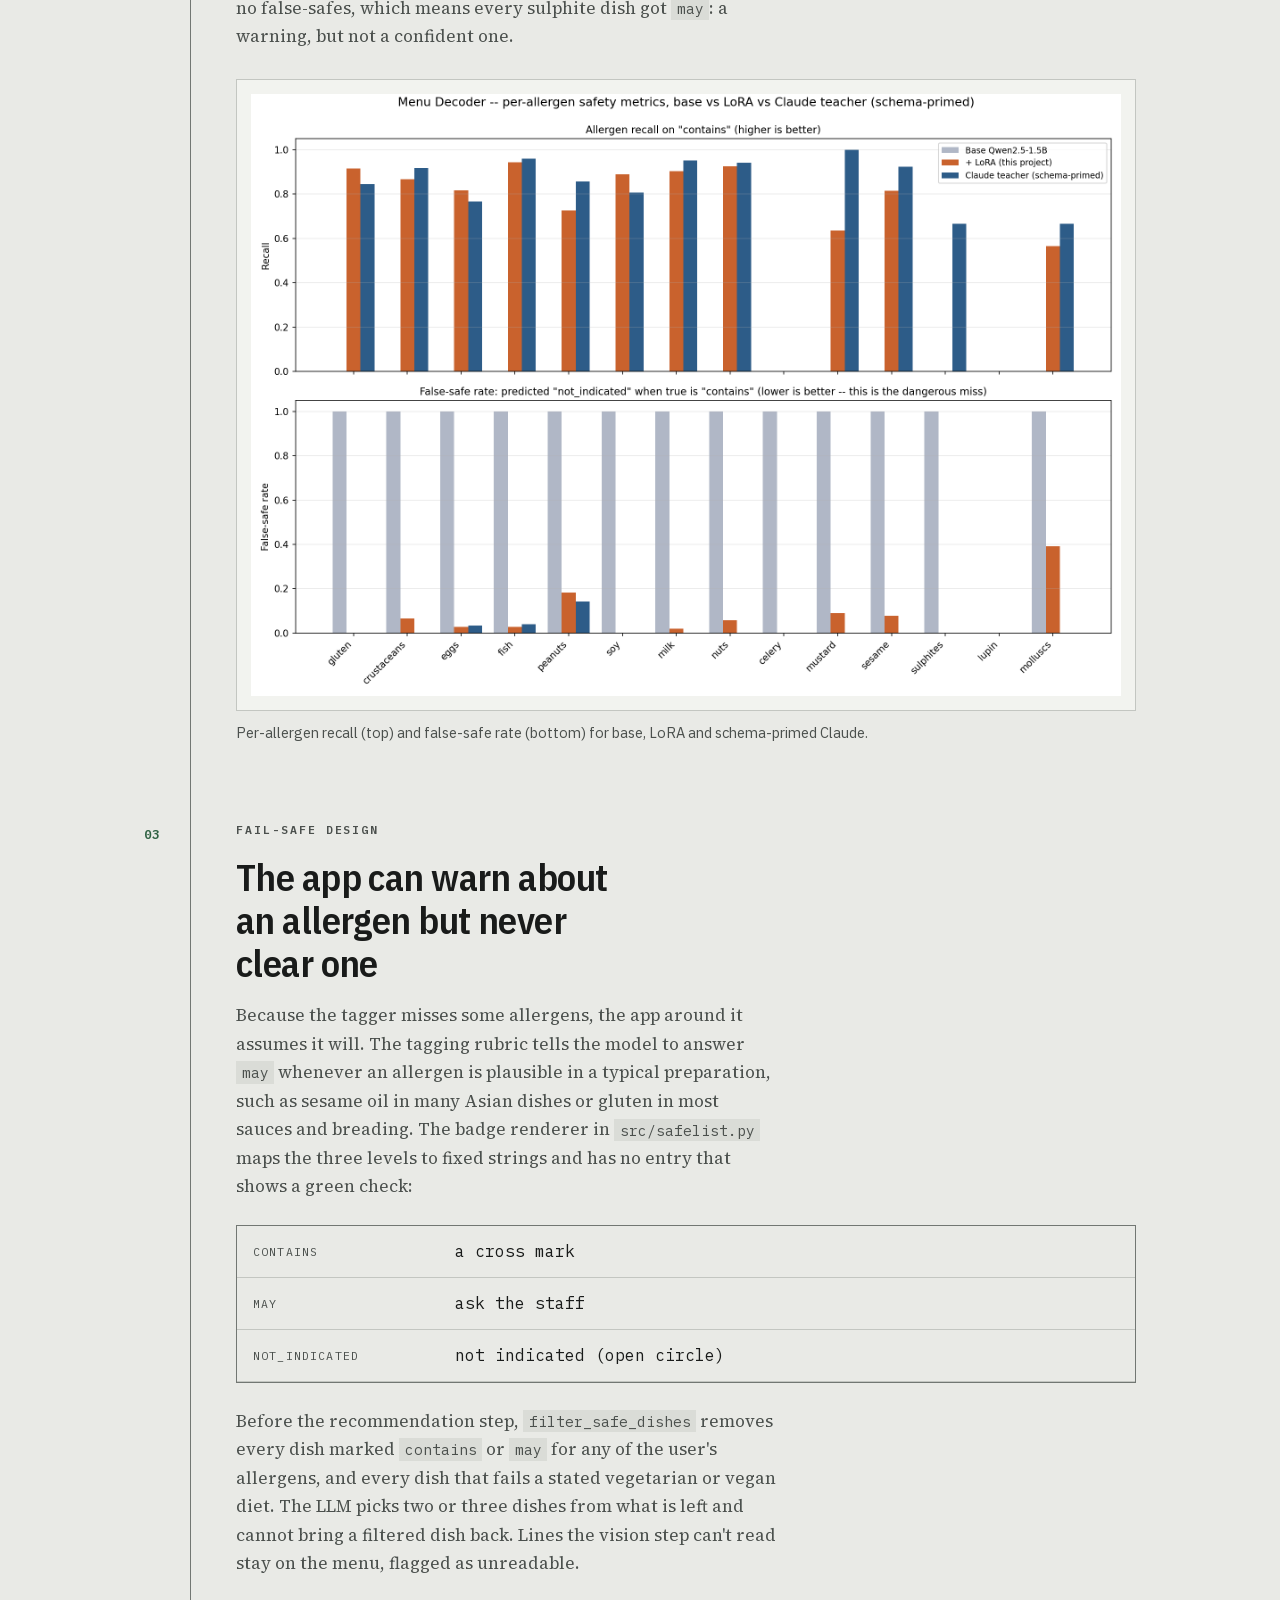
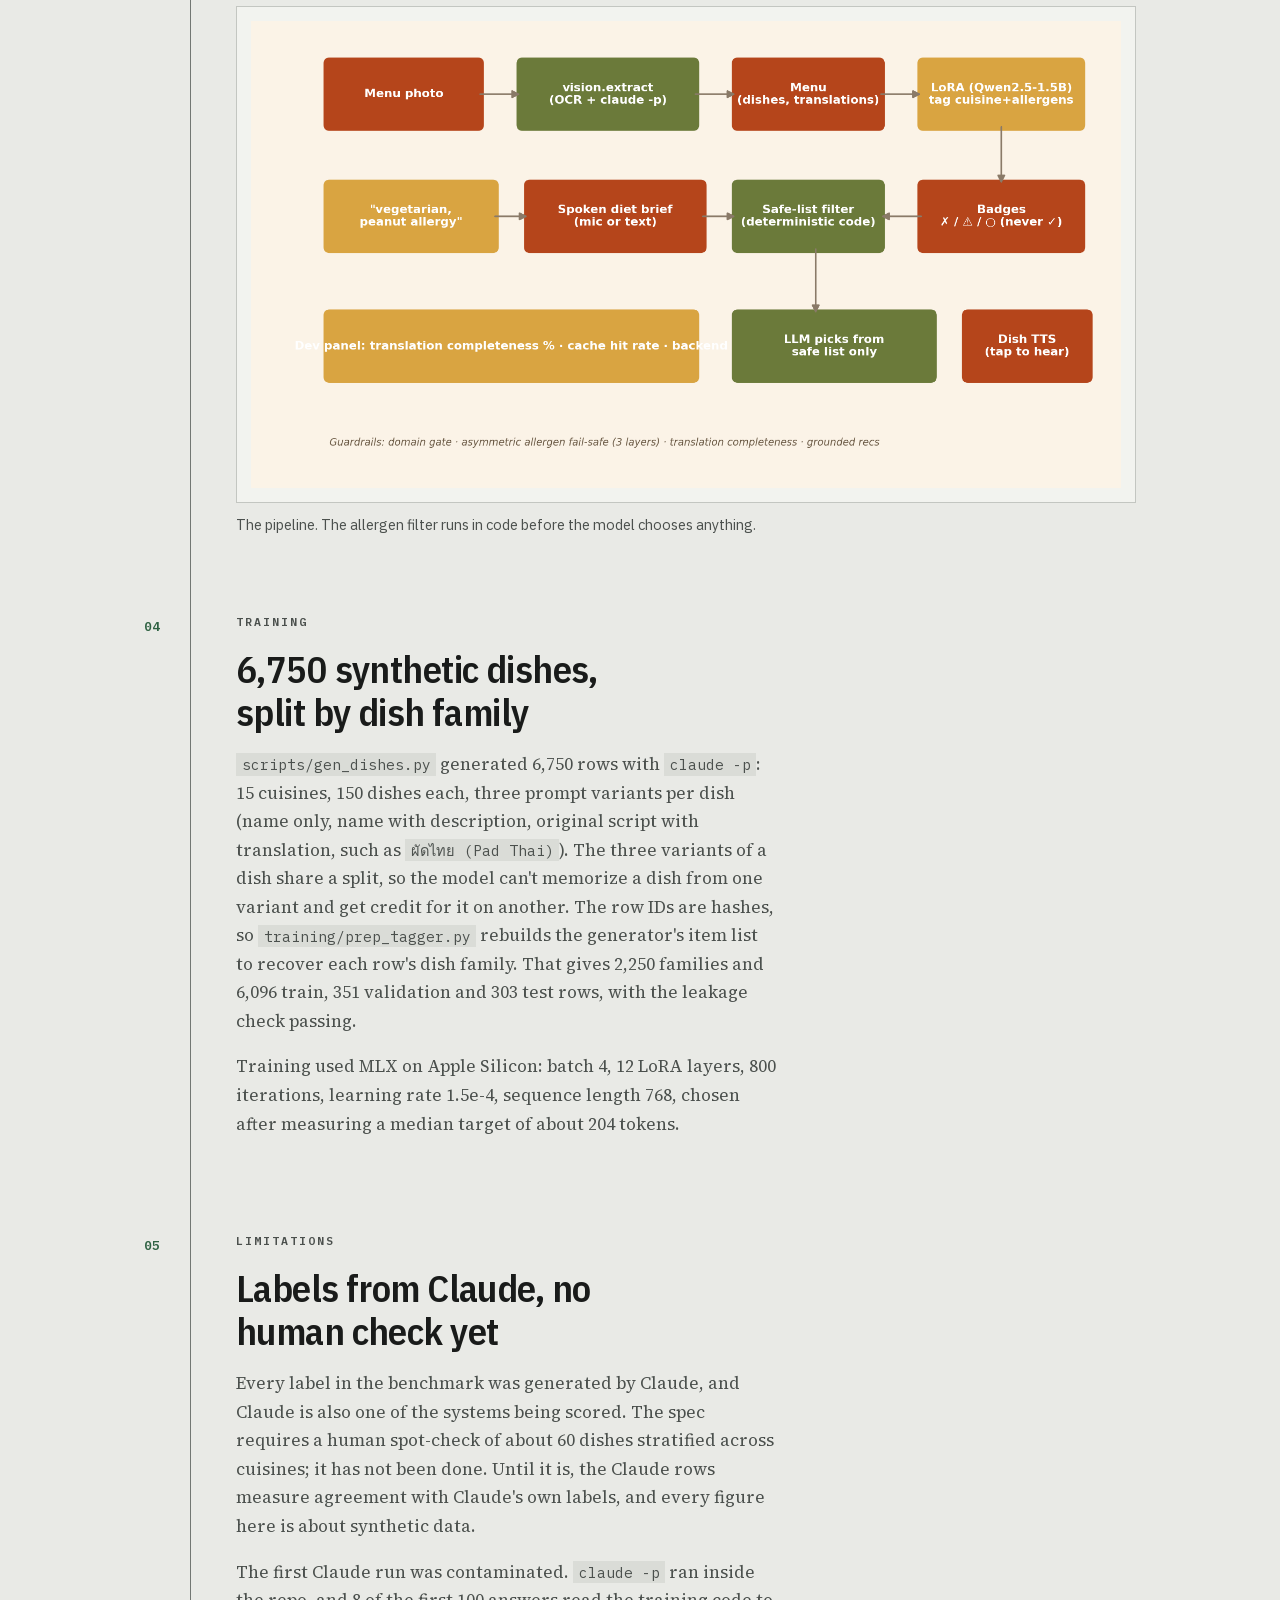
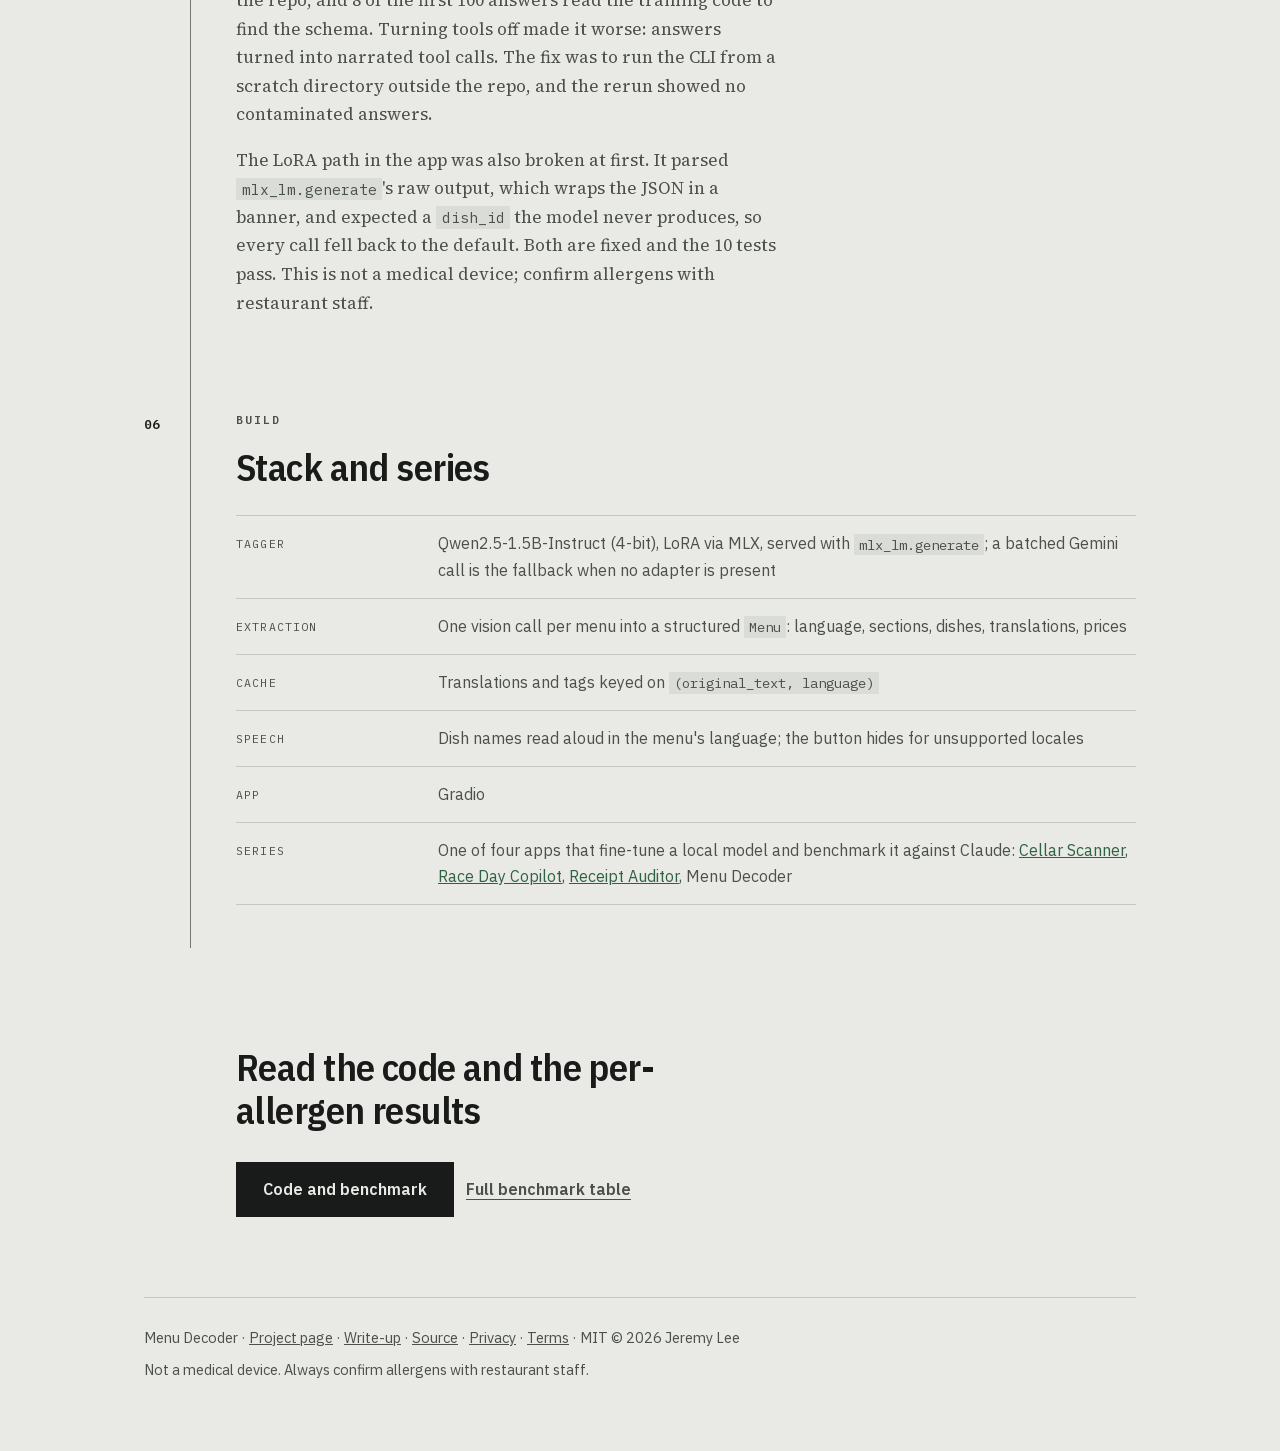
==== commit c2d1c0ea: "Rewrite README, write-up and overview in plainer prose" ====
--- a/overview/index.html
+++ b/overview/index.html
@@ -343,9 +343,9 @@
       <code>flavor_profile</code>). None of them match the scored fields, so that
       row is zero by construction. With <code>src/decoder.py</code>'s tagging
       rubric and a JSON format description appended, and no examples or answers,
-      Claude beats the fine-tune on allergens. The fine-tune's advantage is that
-      the 14-allergen contract lives in its weights, so the prompt can be one
-      line, and it runs locally at no cost per call.
+      Claude beats the fine-tune on allergens. What the fine-tune has going for
+      it is that the 14-allergen contract lives in its weights, so the prompt can
+      be one line, and it runs locally at no cost per call.
     </p>
   </section>
 
@@ -353,8 +353,8 @@
     <p class="eyebrow">Per allergen</p>
     <h2>Where the fine-tune misses</h2>
     <p>
-      Averages hide the dangerous cases, so the benchmark reports each allergen
-      separately. The fine-tune is close to Claude on the common allergens and
+      An average would hide the dangerous cases, so the benchmark reports each
+      allergen on its own. The fine-tune is close to Claude on the common allergens and
       falls behind on the rarer ones.
     </p>
     <div class="sheet">
@@ -417,8 +417,8 @@
       every dish marked <code>contains</code> or <code>may</code> for any of the
       user's allergens, and every dish that fails a stated vegetarian or vegan
       diet. The LLM picks two or three dishes from what is left and cannot bring
-      a filtered dish back. Lines the vision step can't read are flagged as
-      unreadable rather than dropped.
+      a filtered dish back. Lines the vision step can't read stay on the menu,
+      flagged as unreadable.
     </p>
     <figure>
       <div class="plate">
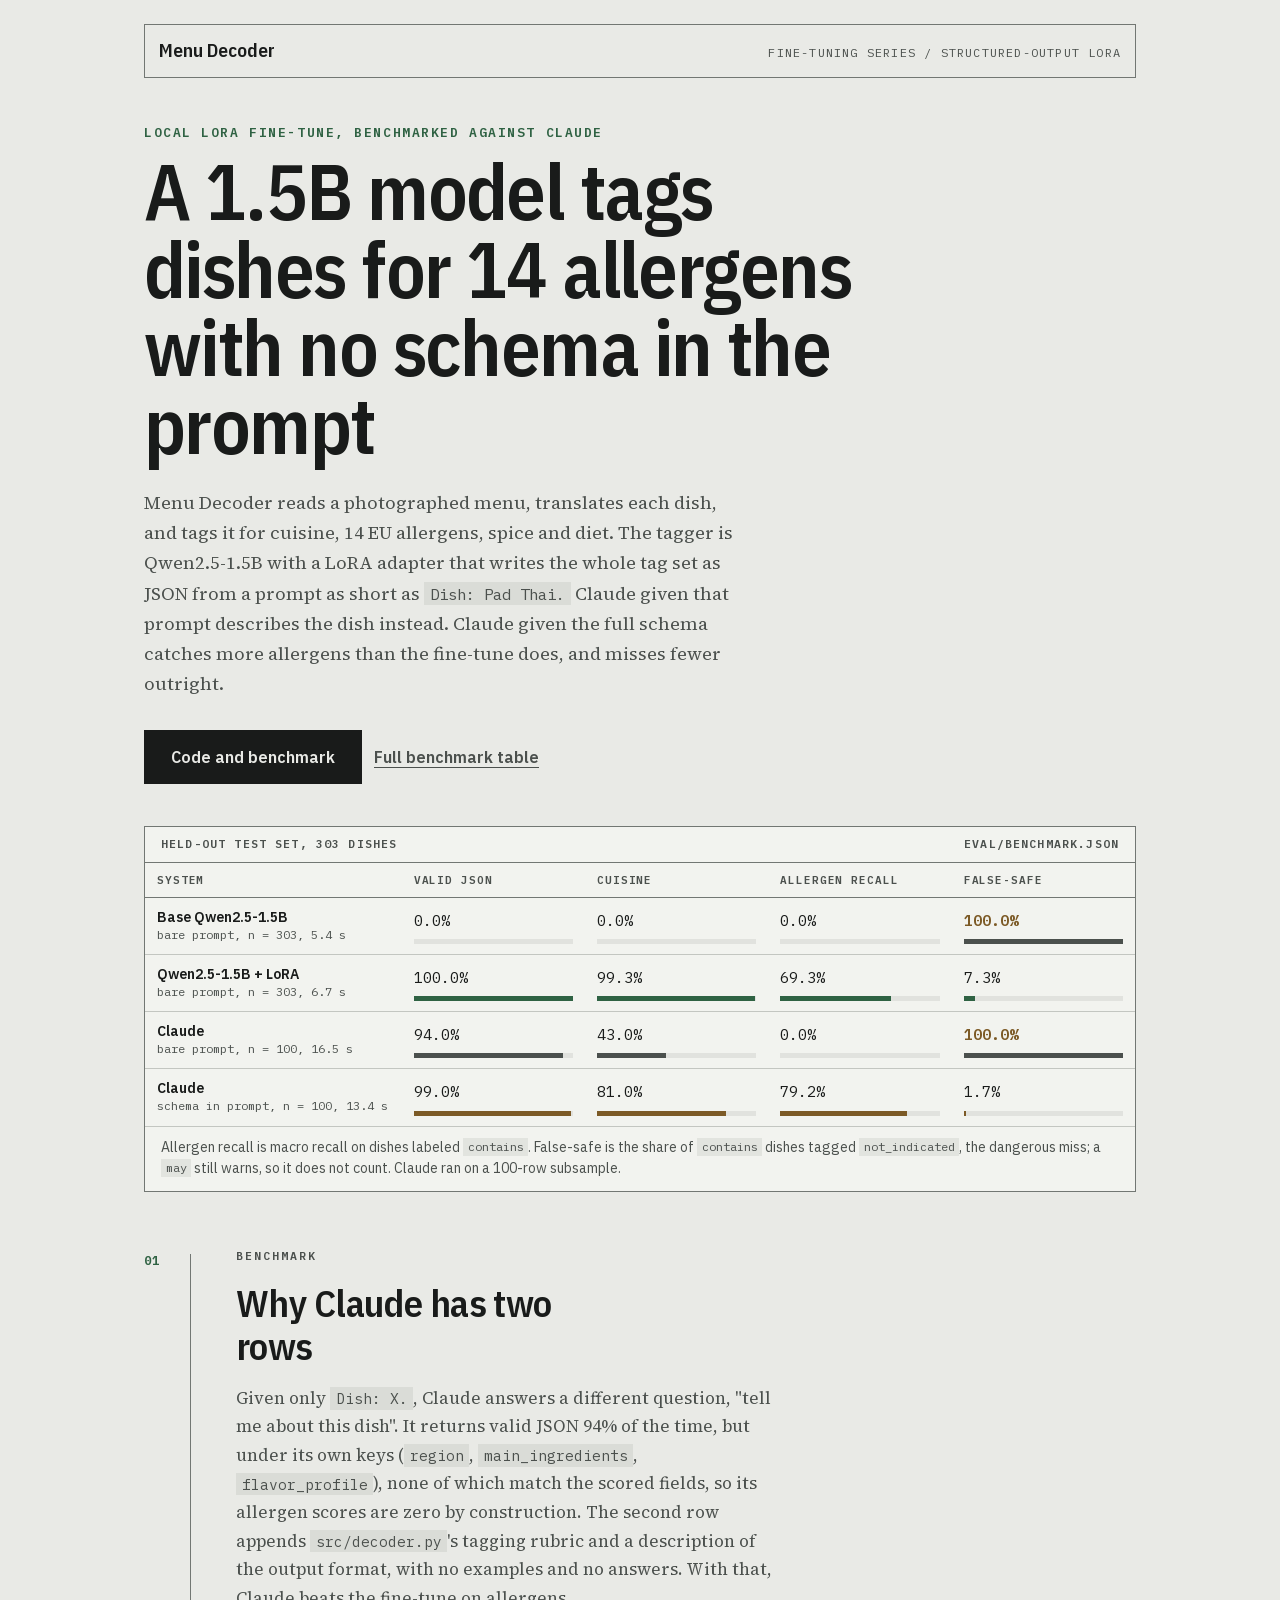
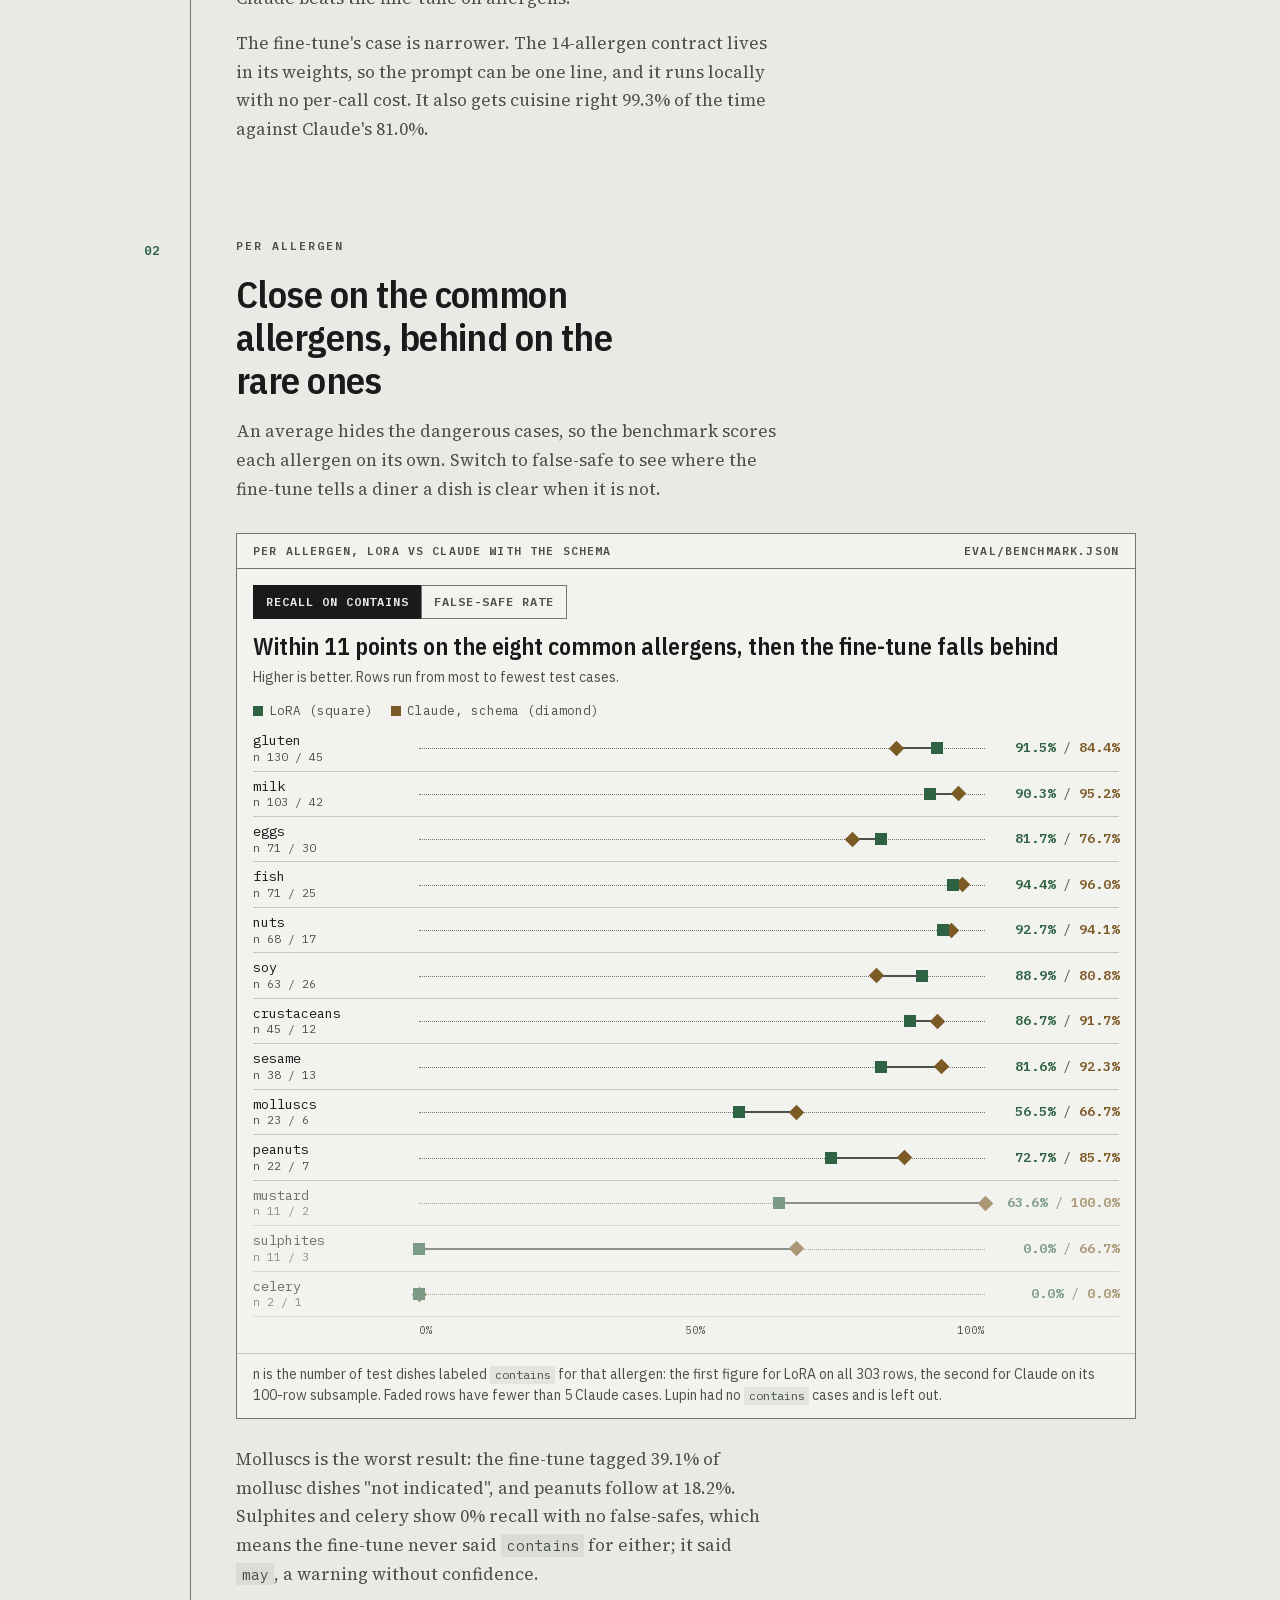
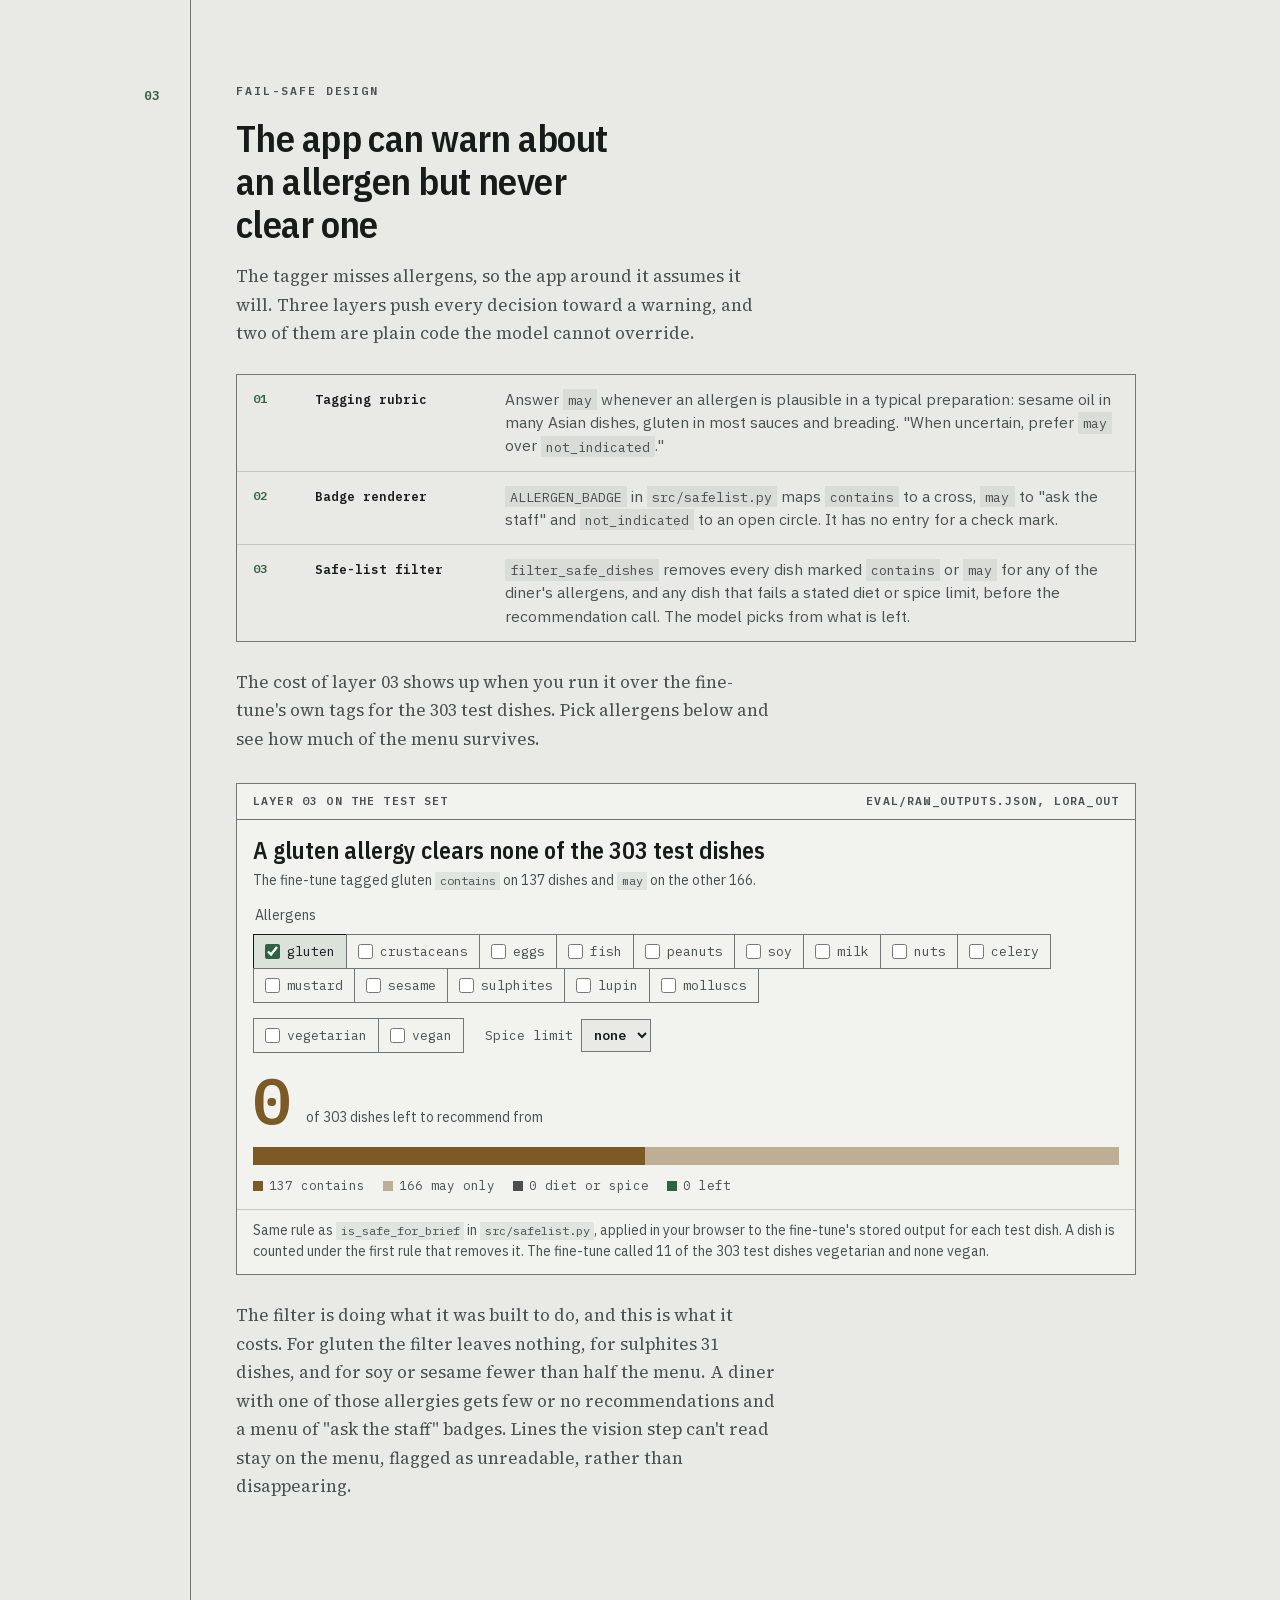
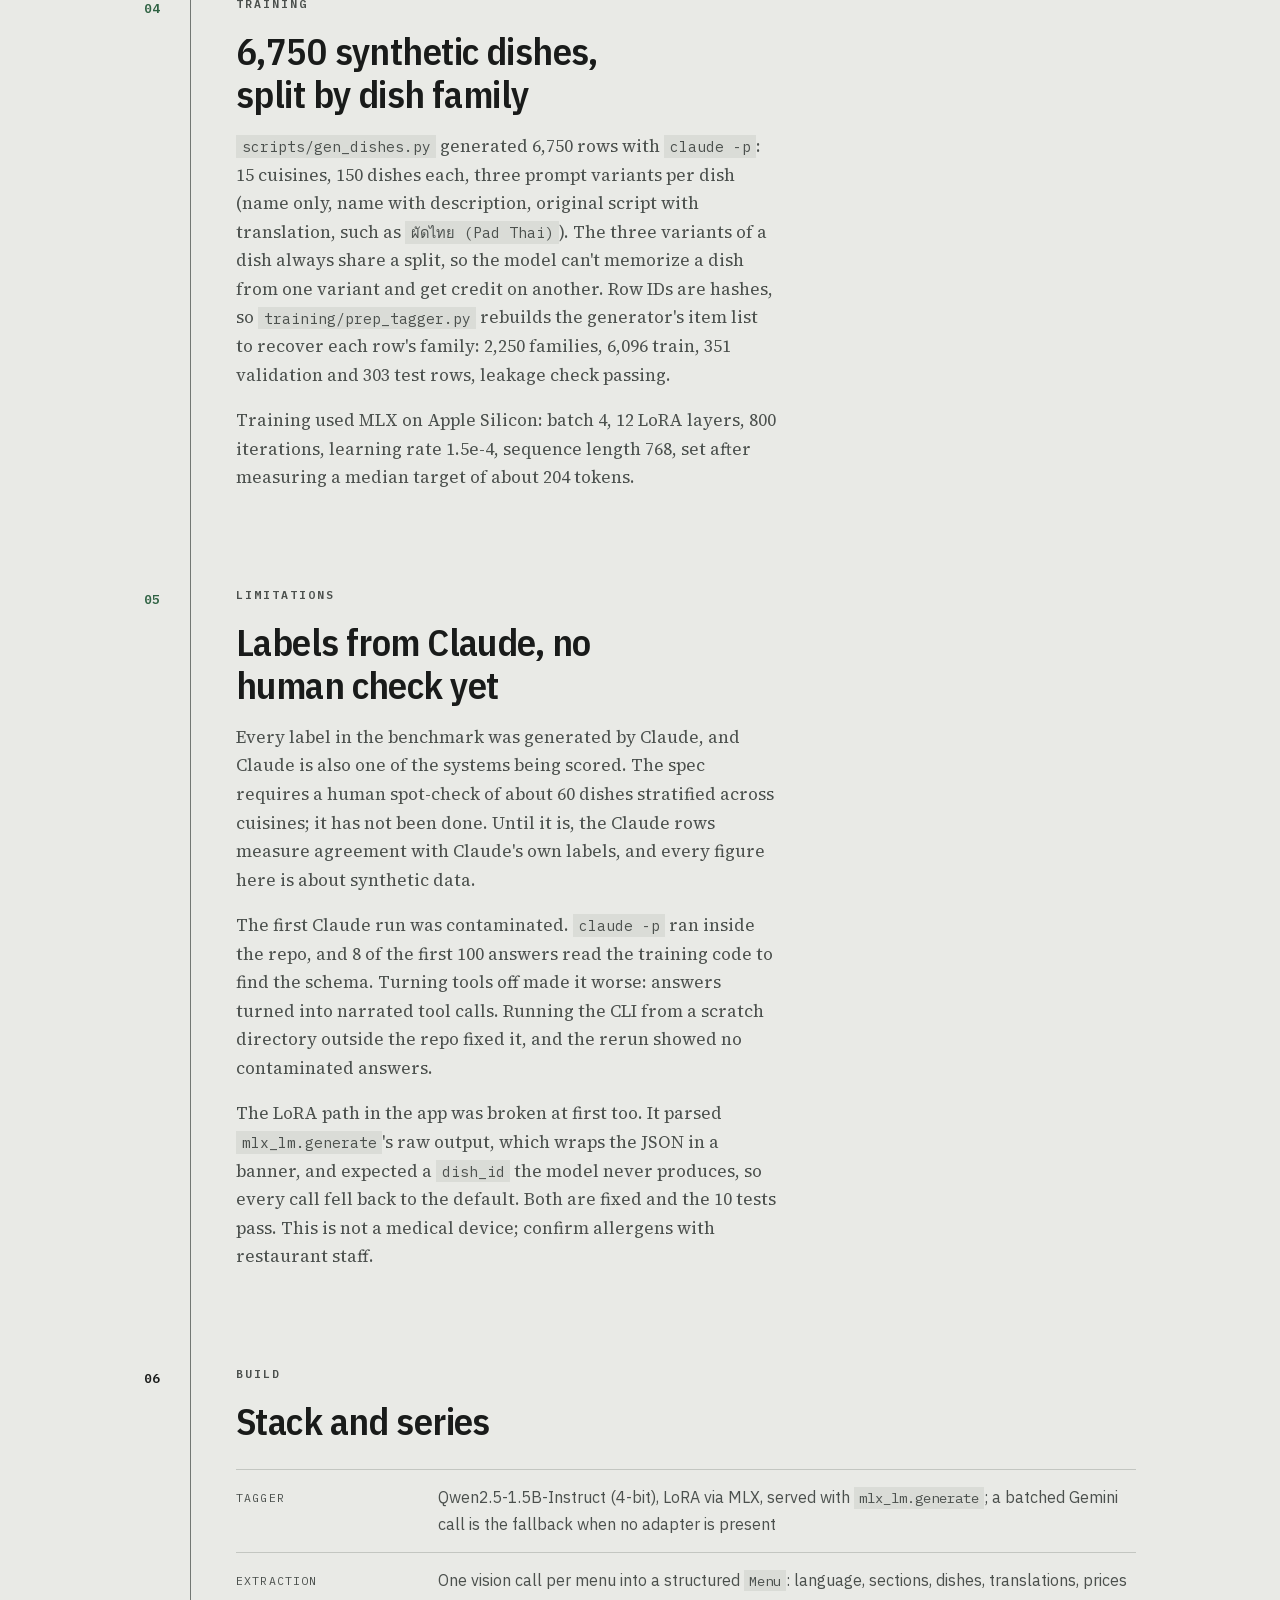
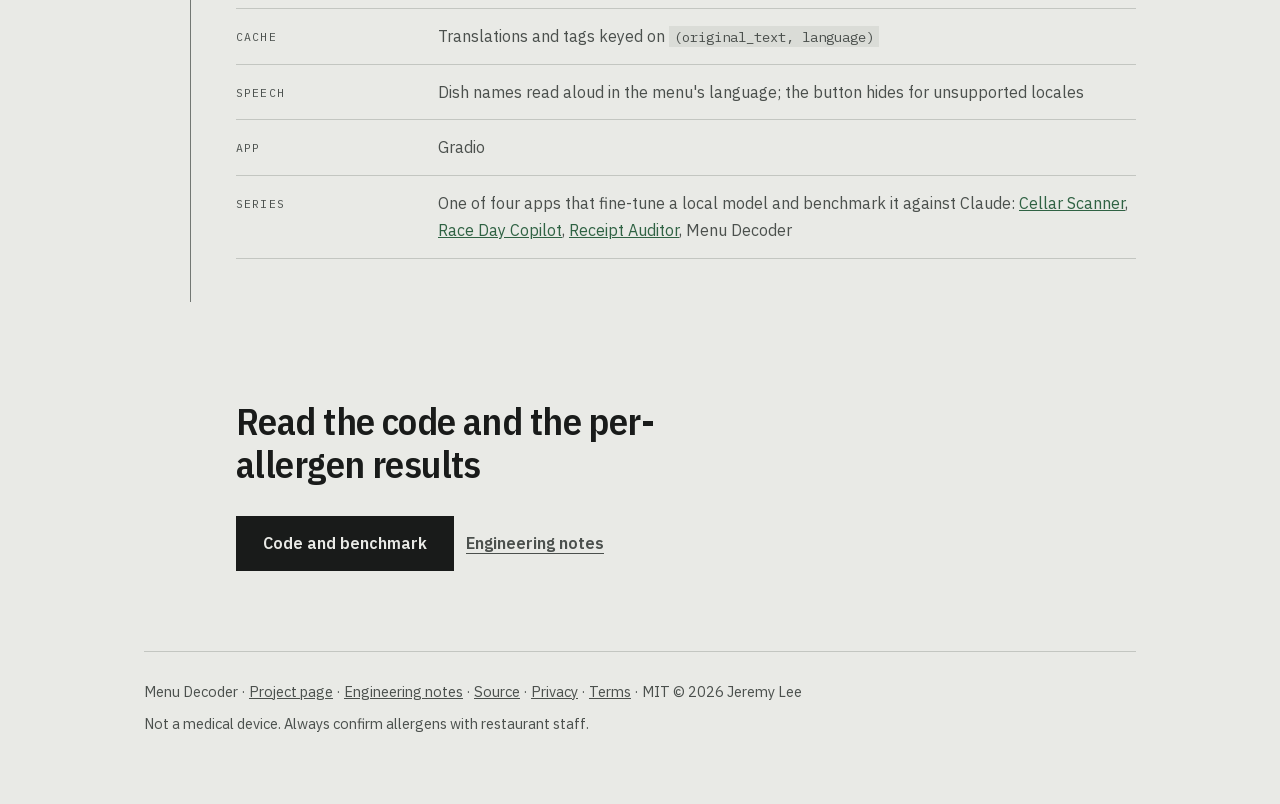
==== commit 0b73b9f2: "Rework the overview: per-allergen chart and a live safe-list filter The four-system table becomes a " ====
--- a/overview/index.html
+++ b/overview/index.html
@@ -242,22 +242,108 @@
   .stop--key::before, .stop--warn::before, .stop--end::before { background: var(--paper); border: 0; }
   .stop--end::before { color: var(--ink); }
 
-
-  .sheet { margin-top: 30px; border: 1px solid var(--edge); background: var(--card); }
-  .sheet-head { display: flex; justify-content: space-between; gap: 12px; flex-wrap: wrap; padding: 9px 16px; border-bottom: 1px solid var(--edge); font: 600 11.5px/1.4 var(--mono); letter-spacing: .1em; text-transform: uppercase; color: var(--muted); }
-  .sheet table { min-width: 560px; font-family: var(--mono); font-size: 13.5px; }
-  .sheet th, .sheet td { padding: 8px 12px; }
-  .sheet td:first-child { font-family: var(--sans); font-weight: 600; color: var(--ink); }
-  .sheet td.n { color: var(--muted); }
-  .sheet td.bad { color: var(--accent2); font-weight: 600; }
-  .sheet tr.grp td { border-top: 2px solid var(--edge); }
-  .sheet .sheet-foot { margin: 0; max-width: none; padding: 10px 16px; border-top: 1px solid var(--rule); font-family: var(--sans); font-size: 14px; color: var(--muted); }
-  .badges { margin-top: 24px; border: 1px solid var(--edge); }
-  .badges .spec { padding: 12px 16px; }
-  .badges .spec dd { font-family: var(--mono); color: var(--ink); }
 </style>
 </head>
 <body>
+<style>
+  /* Menu Decoder: a solid-ruled tag sheet. Green = LoRA, amber = Claude with the schema. */
+  .sheet { margin-top: 30px; border: 1px solid var(--edge); background: var(--card); }
+  .sheet-head { display: flex; justify-content: space-between; gap: 6px 12px; flex-wrap: wrap; padding: 9px 16px;
+                border-bottom: 1px solid var(--edge); font: 600 11.5px/1.4 var(--mono); letter-spacing: .1em;
+                text-transform: uppercase; color: var(--muted); }
+  .sheet-body { padding: 16px; }
+  .sheet .sheet-title { font: 600 clamp(19px, 2.4vw, 24px)/1.2 var(--display); color: var(--ink); margin: 0 0 6px; max-width: none; }
+  .sheet .sheet-sub { font: 14px/1.5 var(--sans); color: var(--muted); margin: 0 0 14px; max-width: none; }
+  .sheet .sheet-foot { margin: 0; max-width: none; padding: 10px 16px 12px; border-top: 1px solid var(--rule);
+                       font-family: var(--sans); font-size: 14px; line-height: 1.5; color: var(--muted); }
+
+  /* Four-system result grid */
+  .rg { display: grid; grid-template-columns: minmax(12rem, 1.4fr) repeat(4, minmax(0, 1fr)); font-family: var(--mono); }
+  .rg > div { padding: 10px 12px; border-bottom: 1px solid var(--rule); }
+  .rg .h { font: 600 11px/1.3 var(--mono); letter-spacing: .08em; text-transform: uppercase; color: var(--muted); border-bottom-color: var(--edge); }
+  .rg .sys { font: 600 14px/1.35 var(--sans); color: var(--ink); }
+  .rg .sys small { display: block; font: 12px/1.4 var(--mono); color: var(--muted); font-weight: 400; }
+  .rg .c { font-size: 15px; color: var(--ink); font-variant-numeric: tabular-nums; }
+  .rg .c i { display: block; height: 5px; margin-top: 6px; background: color-mix(in srgb, var(--ink) 8%, transparent); }
+  .rg .c i b { display: block; height: 100%; background: var(--muted); }
+  .rg .c.lo i b { background: var(--accent); } .rg .c.cl i b { background: var(--accent2); }
+  .rg .c.bad { color: var(--accent2); font-weight: 600; }
+  .rg .last { border-bottom: 0; }
+  @media (max-width: 700px) {
+    .rg { grid-template-columns: repeat(4, minmax(0, 1fr)); }
+    .rg .h0 { display: none; }
+    .rg .sys { grid-column: 1 / -1; border-bottom: 0; padding-bottom: 0; }
+    .rg .c { font-size: 13.5px; padding: 6px 8px 10px; }
+    .rg .h { padding: 8px; font-size: 10px; }
+  }
+
+  .seg { display: flex; flex-wrap: wrap; margin: 0 0 14px; }
+  .seg button { font: 600 12px/1 var(--mono); letter-spacing: .08em; text-transform: uppercase; padding: 10px 12px;
+                background: transparent; color: var(--ink2); border: 1px solid var(--edge); margin: 0 -1px -1px 0; cursor: pointer; }
+  .seg button[aria-pressed="true"] { background: var(--ink); color: var(--paper); border-color: var(--ink); }
+  .seg button:hover { color: var(--ink); border-color: var(--ink); }
+  .seg button[aria-pressed="true"]:hover { color: var(--paper); }
+
+  /* Per-allergen dumbbells */
+  .key { display: flex; gap: 18px; flex-wrap: wrap; font: 12.5px var(--mono); color: var(--ink2); margin: 0 0 8px; }
+  .key span::before { content: ""; display: inline-block; width: 10px; height: 10px; margin-right: 6px; vertical-align: -1px; }
+  .key .kl::before { background: var(--accent); } .key .kc::before { background: var(--accent2); }
+  .db { display: grid; grid-template-columns: 9.5rem minmax(0, 1fr) 7.5rem; gap: 0 14px; align-items: center;
+        padding: 6px 0; border-bottom: 1px solid var(--rule); font: 13.5px/1.3 var(--mono); }
+  .db:focus-visible { outline: 2px solid var(--accent); outline-offset: 2px; }
+  .db .nm { color: var(--ink); }
+  .db .nm small { display: block; color: var(--muted); font-size: 11.5px; }
+  .db .vals { text-align: right; font-variant-numeric: tabular-nums; color: var(--ink2); }
+  .db .vals b { color: var(--accent); font-weight: 600; } .db .vals em { font-style: normal; color: var(--accent2); font-weight: 600; }
+  .db .tr { position: relative; height: 22px; }
+  .db .tr::before { content: ""; position: absolute; left: 0; right: 0; top: 50%; border-top: 1px dotted var(--edge); }
+  .db .ln { position: absolute; top: calc(50% - 1px); height: 2px; background: var(--ink2); }
+  .db .dot { position: absolute; top: 50%; width: 12px; height: 12px; margin: -6px 0 0 -6px; }
+  .db .dot.l { background: var(--accent); } .db .dot.c { background: var(--accent2); transform: rotate(45deg); width: 11px; height: 11px; margin: -5.5px 0 0 -5.5px; }
+  .db.thin { opacity: .6; }
+  .db-axis { display: grid; grid-template-columns: 9.5rem minmax(0, 1fr) 7.5rem; gap: 0 14px; font: 11px var(--mono); color: var(--muted); padding-top: 6px; }
+  .db-axis .ax { display: flex; justify-content: space-between; }
+  @media (max-width: 560px) {
+    .db, .db-axis { grid-template-columns: 6.6rem minmax(0, 1fr); }
+    .db .vals { grid-column: 2; text-align: left; font-size: 12px; }
+    .db-axis > span:last-child { display: none; }
+  }
+
+  /* Filter demo */
+  .chips { display: flex; flex-wrap: wrap; gap: 0; margin: 0 0 12px; }
+  .chips label { display: inline-flex; align-items: center; gap: 7px; padding: 8px 11px; border: 1px solid var(--edge);
+                 margin: 0 -1px -1px 0; font: 13px var(--mono); color: var(--ink2); cursor: pointer; }
+  .chips input { accent-color: var(--accent); margin: 0; width: 15px; height: 15px; }
+  .chips label:has(input:checked) { color: var(--ink); background: color-mix(in srgb, var(--accent) 12%, transparent); border-color: var(--ink); }
+  .chips label:has(input:focus-visible) { outline: 2px solid var(--accent); outline-offset: 2px; position: relative; }
+  .fl-row { display: flex; flex-wrap: wrap; gap: 14px 22px; align-items: center; font: 13px var(--mono); color: var(--ink2); margin: 4px 0 18px; }
+  .fl-row select { font: 600 13px var(--mono); color: var(--ink); background: var(--paper); border: 1px solid var(--edge); padding: 6px 8px; }
+  .fl-out { display: grid; grid-template-columns: auto minmax(0, 1fr); gap: 4px 18px; align-items: end; }
+  .fl-big { font: 600 clamp(44px, 7vw, 64px)/0.95 var(--mono); color: var(--accent); letter-spacing: -.04em; font-variant-numeric: tabular-nums; }
+  .fl-big.zero { color: var(--accent2); }
+  .fl-cap { font: 14px/1.45 var(--sans); color: var(--ink2); padding-bottom: 4px; }
+  .fl-bar { grid-column: 1 / -1; display: flex; height: 18px; margin-top: 12px; background: color-mix(in srgb, var(--ink) 6%, transparent); }
+  .fl-bar span { display: block; height: 100%; }
+  .fl-bar .bc { background: var(--accent2); }
+  .fl-bar .bm { background: color-mix(in srgb, var(--accent2) 45%, var(--card)); }
+  .fl-bar .bd { background: var(--muted); }
+  .fl-bar .bl { background: var(--accent); }
+  .fl-legend { grid-column: 1 / -1; display: flex; flex-wrap: wrap; gap: 4px 18px; font: 12.5px var(--mono); color: var(--ink2); margin-top: 8px; }
+  .fl-legend span::before { content: ""; display: inline-block; width: 10px; height: 10px; margin-right: 6px; vertical-align: -1px; }
+  .fl-legend .bc::before { background: var(--accent2); }
+  .fl-legend .bm::before { background: color-mix(in srgb, var(--accent2) 45%, var(--card)); }
+  .fl-legend .bd::before { background: var(--muted); }
+  .fl-legend .bl::before { background: var(--accent); }
+
+  .layers { margin-top: 26px; border: 1px solid var(--edge); }
+  .layers > div { display: grid; grid-template-columns: 3rem 11rem minmax(0, 1fr); gap: 4px 14px; padding: 13px 16px;
+                  border-bottom: 1px solid var(--rule); font: 15.5px/1.5 var(--sans); color: var(--ink2); }
+  .layers > div:last-child { border-bottom: 0; }
+  .layers .k { font: 600 12px/1.9 var(--mono); color: var(--accent); }
+  .layers .w { font: 600 12.5px/1.8 var(--mono); color: var(--ink); }
+  @media (max-width: 560px) { .layers > div { grid-template-columns: 2.4rem minmax(0, 1fr); } .layers > div > span:last-child { grid-column: 2; } }
+</style>
+
 <div class="wrap">
   <header class="masthead">
     <div class="logo">Menu Decoder</div>
@@ -270,43 +356,37 @@
 
     <p class="hero-sub">
       Menu Decoder reads a photographed menu, translates each dish, and tags it
-      for cuisine, 14 EU allergens, spice and vegetarian or vegan. The tagger is
-      Qwen2.5-1.5B with a LoRA adapter trained to emit the whole tag set as JSON
-      from a prompt as short as <code>Dish: Pad Thai.</code> On 303 held-out
-      rows it returns valid JSON every time, gets the cuisine right 99.3% of the
-      time, and catches 69.3% of allergens a dish contains. Claude given the same
-      bare prompt doesn't attempt the task. Claude given the full schema does
-      better on allergens: 79.2% recall and a 1.7% false-safe rate, against the
-      fine-tune's 7.3%.
+      for cuisine, 14 EU allergens, spice and diet. The tagger is Qwen2.5-1.5B
+      with a LoRA adapter that writes the whole tag set as JSON from a prompt as
+      short as <code>Dish: Pad Thai.</code> Claude given that prompt describes
+      the dish instead. Claude given the full schema catches more allergens
+      than the fine-tune does, and misses fewer outright.
     </p>
 
     <div class="cta-row">
       <a class="btn btn-primary" href="https://github.com/lyhjeremy/menu-decoder">Code and benchmark</a>
-      <a class="textlink" href="https://github.com/lyhjeremy/menu-decoder/blob/main/writeup.md">Read the write-up</a>
+      <a class="textlink" href="https://github.com/lyhjeremy/menu-decoder/blob/main/eval/benchmark.md">Full benchmark table</a>
     </div>
 
-    <div class="claims">
-      <div class="claim">
-        <div class="n">0% &rarr; 100%</div>
-        <p>Valid tag JSON from base Qwen2.5-1.5B before and after the LoRA
-           fine-tune, on the same bare prompt.</p>
+    <figure class="sheet" style="margin-top:42px">
+      <div class="sheet-head"><span>Held-out test set, 303 dishes</span><span>eval/benchmark.json</span></div>
+      <div class="rg" role="table" aria-label="Benchmark: four systems by valid JSON, cuisine accuracy, allergen recall and false-safe rate">
+        <div class="h h0" role="columnheader">System</div><div class="h" role="columnheader">Valid JSON</div><div class="h" role="columnheader">Cuisine</div><div class="h" role="columnheader">Allergen recall</div><div class="h" role="columnheader">False-safe</div>
+
+        <div class="sys" role="rowheader">Base Qwen2.5-1.5B<small>bare prompt, n = 303, 5.4 s</small></div>
+        <div class="c" role="cell">0.0%<i><b style="width:0%"></b></i></div><div class="c" role="cell">0.0%<i><b style="width:0%"></b></i></div><div class="c" role="cell">0.0%<i><b style="width:0%"></b></i></div><div class="c bad" role="cell">100.0%<i><b style="width:100%"></b></i></div>
+
+        <div class="sys" role="rowheader">Qwen2.5-1.5B + LoRA<small>bare prompt, n = 303, 6.7 s</small></div>
+        <div class="c lo" role="cell">100.0%<i><b style="width:100%"></b></i></div><div class="c lo" role="cell">99.3%<i><b style="width:99.3%"></b></i></div><div class="c lo" role="cell">69.3%<i><b style="width:69.3%"></b></i></div><div class="c lo" role="cell">7.3%<i><b style="width:7.3%"></b></i></div>
+
+        <div class="sys" role="rowheader">Claude<small>bare prompt, n = 100, 16.5 s</small></div>
+        <div class="c" role="cell">94.0%<i><b style="width:94%"></b></i></div><div class="c" role="cell">43.0%<i><b style="width:43%"></b></i></div><div class="c" role="cell">0.0%<i><b style="width:0%"></b></i></div><div class="c bad" role="cell">100.0%<i><b style="width:100%"></b></i></div>
+
+        <div class="sys last" role="rowheader">Claude<small>schema in prompt, n = 100, 13.4 s</small></div>
+        <div class="c cl last" role="cell">99.0%<i><b style="width:99%"></b></i></div><div class="c cl last" role="cell">81.0%<i><b style="width:81%"></b></i></div><div class="c cl last" role="cell">79.2%<i><b style="width:79.2%"></b></i></div><div class="c cl last" role="cell">1.7%<i><b style="width:1.7%"></b></i></div>
       </div>
-      <div class="claim">
-        <div class="n">99.3%</div>
-        <p>Cuisine accuracy across 15 cuisines, against 81.0% for Claude given
-           the full schema.</p>
-      </div>
-      <div class="claim">
-        <div class="n">7.3% / 1.7%</div>
-        <p>False-safe rate, LoRA against schema-primed Claude: how often a dish
-           that contains an allergen was tagged "not indicated".</p>
-      </div>
-      <div class="claim">
-        <div class="n">3</div>
-        <p>Independent layers that bias the app toward warning: the tagging
-           rubric, the badge renderer and a code filter before recommendations.</p>
-      </div>
-    </div>
+      <figcaption class="sheet-foot">Allergen recall is macro recall on dishes labeled <code>contains</code>. False-safe is the share of <code>contains</code> dishes tagged <code>not_indicated</code>, the dangerous miss; a <code>may</code> still warns, so it does not count. Claude ran on a 100-row subsample.</figcaption>
+    </figure>
   </section>
 </div>
 
@@ -315,118 +395,113 @@
 
   <section class="stop stop--key">
     <p class="eyebrow">Benchmark</p>
-    <h2>Four rows, and why Claude has two</h2>
-    <p>
-      Base and LoRA ran on the full 303-row test set; Claude ran on a 100-row
-      subsample. Allergen recall is measured on dishes whose label is
-      <code>contains</code>. A false-safe is a <code>contains</code> dish tagged
-      <code>not_indicated</code>; a <code>may</code> still warns, so it doesn't
-      count.
-    </p>
-    <div class="tablewrap">
-      <table>
-        <thead>
-          <tr><th>System</th><th>N</th><th>Valid JSON</th><th>Cuisine</th><th>Allergen recall</th><th>False-safe</th><th>Latency</th></tr>
-        </thead>
-        <tbody>
-          <tr><td>Base Qwen2.5-1.5B, bare prompt</td><td>303</td><td>0.0%</td><td>0.0%</td><td>0.0%</td><td>100.0%</td><td>5.4 s</td></tr>
-          <tr class="win"><td>Qwen2.5-1.5B + LoRA, bare prompt</td><td>303</td><td>100.0%</td><td>99.3%</td><td>69.3%</td><td>7.3%</td><td>6.7 s</td></tr>
-          <tr><td>Claude, bare prompt</td><td>100</td><td>94.0%</td><td>43.0%</td><td>0.0%</td><td>100.0%</td><td>16.5 s</td></tr>
-          <tr><td>Claude, schema in prompt</td><td>100</td><td>99.0%</td><td>81.0%</td><td>79.2%</td><td>1.7%</td><td>13.4 s</td></tr>
-        </tbody>
-      </table>
-    </div>
-    <p style="margin-top:22px">
+    <h2>Why Claude has two rows</h2>
+    <p>
       Given only <code>Dish: X.</code>, Claude answers a different question,
-      "tell me about this dish", and returns valid JSON with its own keys
-      (<code>region</code>, <code>main_ingredients</code>,
-      <code>flavor_profile</code>). None of them match the scored fields, so that
-      row is zero by construction. With <code>src/decoder.py</code>'s tagging
-      rubric and a JSON format description appended, and no examples or answers,
-      Claude beats the fine-tune on allergens. What the fine-tune has going for
-      it is that the 14-allergen contract lives in its weights, so the prompt can
-      be one line, and it runs locally at no cost per call.
+      "tell me about this dish". It returns valid JSON 94% of the time, but
+      under its own keys (<code>region</code>, <code>main_ingredients</code>,
+      <code>flavor_profile</code>), none of which match the scored fields, so
+      its allergen scores are zero by construction. The second row appends
+      <code>src/decoder.py</code>'s tagging rubric and a description of the
+      output format, with no examples and no answers. With that, Claude beats
+      the fine-tune on allergens.
+    </p>
+    <p>
+      The fine-tune's case is narrower. The 14-allergen contract lives in its
+      weights, so the prompt can be one line, and it runs locally with no
+      per-call cost. It also gets cuisine right 99.3% of the time against
+      Claude's 81.0%.
     </p>
   </section>
 
   <section class="stop">
     <p class="eyebrow">Per allergen</p>
-    <h2>Where the fine-tune misses</h2>
-    <p>
-      An average would hide the dangerous cases, so the benchmark reports each
-      allergen on its own. The fine-tune is close to Claude on the common allergens and
-      falls behind on the rarer ones.
-    </p>
-    <div class="sheet">
-      <div class="sheet-head"><span>Recall on contains / false-safe rate</span><span>LoRA vs Claude, schema in prompt</span></div>
-      <div class="tablewrap" style="margin:0;border:0">
-        <table>
-          <thead><tr><th>Allergen</th><th>Contains (N)</th><th>LoRA recall</th><th>LoRA false-safe</th><th>Claude recall</th><th>Claude false-safe</th></tr></thead>
-          <tbody>
-            <tr><td>Gluten</td><td class="n">130</td><td>91.5%</td><td>0.0%</td><td>84.4%</td><td>0.0%</td></tr>
-            <tr><td>Milk</td><td class="n">103</td><td>90.3%</td><td>1.9%</td><td>95.2%</td><td>0.0%</td></tr>
-            <tr><td>Eggs</td><td class="n">71</td><td>81.7%</td><td>2.8%</td><td>76.7%</td><td>3.3%</td></tr>
-            <tr><td>Fish</td><td class="n">71</td><td>94.4%</td><td>2.8%</td><td>96.0%</td><td>4.0%</td></tr>
-            <tr><td>Nuts</td><td class="n">68</td><td>92.7%</td><td>5.9%</td><td>94.1%</td><td>0.0%</td></tr>
-            <tr><td>Soy</td><td class="n">63</td><td>88.9%</td><td>0.0%</td><td>80.8%</td><td>0.0%</td></tr>
-            <tr><td>Crustaceans</td><td class="n">45</td><td>86.7%</td><td>6.7%</td><td>91.7%</td><td>0.0%</td></tr>
-            <tr><td>Sesame</td><td class="n">38</td><td>81.6%</td><td>7.9%</td><td>92.3%</td><td>0.0%</td></tr>
-            <tr class="grp"><td>Molluscs</td><td class="n">23</td><td>56.5%</td><td class="bad">39.1%</td><td>66.7%</td><td>0.0%</td></tr>
-            <tr><td>Peanuts</td><td class="n">22</td><td>72.7%</td><td class="bad">18.2%</td><td>85.7%</td><td class="bad">14.3%</td></tr>
-            <tr><td>Mustard</td><td class="n">11</td><td>63.6%</td><td>9.1%</td><td>100.0%</td><td>0.0%</td></tr>
-            <tr><td>Sulphites</td><td class="n">11</td><td class="bad">0.0%</td><td>0.0%</td><td>66.7%</td><td>0.0%</td></tr>
-            <tr><td>Celery</td><td class="n">2</td><td class="bad">0.0%</td><td>0.0%</td><td>0.0%</td><td>0.0%</td></tr>
-          </tbody>
-        </table>
+    <h2>Close on the common allergens, behind on the rare ones</h2>
+    <p>
+      An average hides the dangerous cases, so the benchmark scores each
+      allergen on its own. Switch to false-safe to see where the fine-tune
+      tells a diner a dish is clear when it is not.
+    </p>
+
+    <figure class="sheet" id="db">
+      <div class="sheet-head"><span>Per allergen, LoRA vs Claude with the schema</span><span>eval/benchmark.json</span></div>
+      <div class="sheet-body">
+        <div class="seg" role="group" aria-label="Metric">
+          <button type="button" data-m="r" aria-pressed="true">Recall on contains</button>
+          <button type="button" data-m="f" aria-pressed="false">False-safe rate</button>
+        </div>
+        <p class="sheet-title" id="db-title">Within 11 points on the eight common allergens, then the fine-tune falls behind</p>
+        <p class="sheet-sub" id="db-sub">Higher is better. Rows run from most to fewest test cases.</p>
+        <div class="key"><span class="kl">LoRA (square)</span><span class="kc">Claude, schema (diamond)</span></div>
+        <div id="db-rows"></div>
+        <div class="db-axis"><span></span><span class="ax"><span>0%</span><span>50%</span><span>100%</span></span><span></span></div>
       </div>
-      <p class="sheet-foot">From <code>eval/benchmark.md</code>. N counts true <code>contains</code> cases in the 303-row set; Claude's figures come from its 100-row subsample. Lupin had no <code>contains</code> cases.</p>
-    </div>
-    <p style="margin-top:24px">
-      Molluscs is the worst result: the fine-tune tagged 39.1% of mollusc dishes
-      "not indicated". For sulphites, recall is 0% with no false-safes, which
-      means every sulphite dish got <code>may</code>: a warning, but not a
-      confident one.
-    </p>
-    <figure>
-      <div class="plate">
-        <img width="1950" height="1350" src="../eval/allergen_recall_chart.png" loading="lazy"
-          alt="Two bar charts across 14 allergens. Top: recall on contains for LoRA and schema-primed Claude, both mostly between 0.6 and 1.0, with LoRA lower on mustard, sesame, sulphites and molluscs. Bottom: false-safe rate, 1.0 for the base model everywhere, near zero for Claude except peanuts, and highest for LoRA on molluscs at about 0.39." />
-      </div>
-      <figcaption>Per-allergen recall (top) and false-safe rate (bottom) for base, LoRA and schema-primed Claude.</figcaption>
+      <figcaption class="sheet-foot">n is the number of test dishes labeled <code>contains</code> for that allergen: the first figure for LoRA on all 303 rows, the second for Claude on its 100-row subsample. Faded rows have fewer than 5 Claude cases. Lupin had no <code>contains</code> cases and is left out.</figcaption>
     </figure>
+
+    <p style="margin-top:26px">
+      Molluscs is the worst result: the fine-tune tagged 39.1% of mollusc
+      dishes "not indicated", and peanuts follow at 18.2%. Sulphites and celery
+      show 0% recall with no false-safes, which means the fine-tune never said
+      <code>contains</code> for either; it said <code>may</code>, a warning
+      without confidence.
+    </p>
   </section>
 
   <section class="stop">
     <p class="eyebrow">Fail-safe design</p>
     <h2>The app can warn about an allergen but never clear one</h2>
     <p>
-      Because the tagger misses some allergens, the app around it assumes it
-      will. The tagging rubric tells the model to answer <code>may</code>
-      whenever an allergen is plausible in a typical preparation, such as sesame
-      oil in many Asian dishes or gluten in most sauces and breading. The badge
-      renderer in <code>src/safelist.py</code> maps the three levels to fixed
-      strings and has no entry that shows a green check:
-    </p>
-    <dl class="specs badges">
-      <div class="spec"><dt>contains</dt><dd>a cross mark</dd></div>
-      <div class="spec"><dt>may</dt><dd>ask the staff</dd></div>
-      <div class="spec"><dt>not_indicated</dt><dd>not indicated (open circle)</dd></div>
-    </dl>
-    <p style="margin-top:24px">
-      Before the recommendation step, <code>filter_safe_dishes</code> removes
-      every dish marked <code>contains</code> or <code>may</code> for any of the
-      user's allergens, and every dish that fails a stated vegetarian or vegan
-      diet. The LLM picks two or three dishes from what is left and cannot bring
-      a filtered dish back. Lines the vision step can't read stay on the menu,
-      flagged as unreadable.
-    </p>
-    <figure>
-      <div class="plate">
-        <img width="1620" height="870" src="../assets/architecture.png" loading="lazy"
-          alt="Pipeline diagram: menu photo to one vision extraction call, per-dish tagging by the fine-tuned model, a deterministic allergen and diet filter, then recommendation from the filtered list, with dish-name text-to-speech." />
+      The tagger misses allergens, so the app around it assumes it will. Three
+      layers push every decision toward a warning, and two of them are plain
+      code the model cannot override.
+    </p>
+    <div class="layers">
+      <div><span class="k">01</span><span class="w">Tagging rubric</span><span>Answer <code>may</code> whenever an allergen is plausible in a typical preparation: sesame oil in many Asian dishes, gluten in most sauces and breading. "When uncertain, prefer <code>may</code> over <code>not_indicated</code>."</span></div>
+      <div><span class="k">02</span><span class="w">Badge renderer</span><span><code>ALLERGEN_BADGE</code> in <code>src/safelist.py</code> maps <code>contains</code> to a cross, <code>may</code> to "ask the staff" and <code>not_indicated</code> to an open circle. It has no entry for a check mark.</span></div>
+      <div><span class="k">03</span><span class="w">Safe-list filter</span><span><code>filter_safe_dishes</code> removes every dish marked <code>contains</code> or <code>may</code> for any of the diner's allergens, and any dish that fails a stated diet or spice limit, before the recommendation call. The model picks from what is left.</span></div>
+    </div>
+
+    <p style="margin-top:26px">
+      The cost of layer 03 shows up when you run it over the fine-tune's own
+      tags for the 303 test dishes. Pick allergens below and see how much of
+      the menu survives.
+    </p>
+
+    <figure class="sheet" id="fl">
+      <div class="sheet-head"><span>Layer 03 on the test set</span><span>eval/raw_outputs.json, lora_out</span></div>
+      <div class="sheet-body">
+        <p class="sheet-title">A gluten allergy clears none of the 303 test dishes</p>
+        <p class="sheet-sub">The fine-tune tagged gluten <code>contains</code> on 137 dishes and <code>may</code> on the other 166.</p>
+        <fieldset style="border:0;margin:0;padding:0">
+          <legend class="sheet-sub" style="margin-bottom:8px">Allergens</legend>
+          <div class="chips" id="fl-al"></div>
+        </fieldset>
+        <div class="fl-row">
+          <div class="chips" style="margin:0"><label><input type="checkbox" id="fl-veg" /> vegetarian</label><label><input type="checkbox" id="fl-vgn" /> vegan</label></div>
+          <label>Spice limit
+            <select id="fl-spice"><option value="">none</option><option value="0">0</option><option value="1">1</option><option value="2">2</option></select>
+          </label>
+        </div>
+        <div class="fl-out" aria-live="polite">
+          <div class="fl-big" id="fl-n">0</div>
+          <div class="fl-cap" id="fl-cap">of 303 dishes left to recommend from</div>
+          <div class="fl-bar" id="fl-bar"></div>
+          <div class="fl-legend"><span class="bc" id="fl-lc">contains</span><span class="bm" id="fl-lm">may</span><span class="bd" id="fl-ld">diet or spice</span><span class="bl" id="fl-ll">left</span></div>
+        </div>
       </div>
-      <figcaption>The pipeline. The allergen filter runs in code before the model chooses anything.</figcaption>
+      <figcaption class="sheet-foot">Same rule as <code>is_safe_for_brief</code> in <code>src/safelist.py</code>, applied in your browser to the fine-tune's stored output for each test dish. A dish is counted under the first rule that removes it. The fine-tune called 11 of the 303 test dishes vegetarian and none vegan.</figcaption>
     </figure>
+
+    <p style="margin-top:26px">
+      The filter is doing what it was built to do, and this is what it
+      costs. For gluten the filter leaves nothing, for sulphites 31
+      dishes, and for soy or sesame fewer than half the menu. A diner with one
+      of those allergies gets few or no recommendations and a menu of "ask
+      the staff" badges. Lines
+      the vision step can't read stay on the menu, flagged as unreadable,
+      rather than disappearing.
+    </p>
   </section>
 
   <section class="stop">
@@ -434,18 +509,18 @@
     <h2>6,750 synthetic dishes, split by dish family</h2>
     <p>
       <code>scripts/gen_dishes.py</code> generated 6,750 rows with
-      <code>claude -p</code>: 15 cuisines, 150 dishes each, three prompt variants
-      per dish (name only, name with description, original script with
-      translation, such as <code>ผัดไทย (Pad Thai)</code>). The three variants of
-      a dish share a split, so the model can't memorize a dish from one variant
-      and get credit for it on another. The row IDs are hashes, so
-      <code>training/prep_tagger.py</code> rebuilds the generator's item list to
-      recover each row's dish family. That gives 2,250 families and 6,096 train,
-      351 validation and 303 test rows, with the leakage check passing.
+      <code>claude -p</code>: 15 cuisines, 150 dishes each, three prompt
+      variants per dish (name only, name with description, original script
+      with translation, such as <code>ผัดไทย (Pad Thai)</code>). The three
+      variants of a dish always share a split, so the model can't memorize a
+      dish from one variant and get credit on another. Row IDs are hashes, so
+      <code>training/prep_tagger.py</code> rebuilds the generator's item list
+      to recover each row's family: 2,250 families, 6,096 train, 351
+      validation and 303 test rows, leakage check passing.
     </p>
     <p>
       Training used MLX on Apple Silicon: batch 4, 12 LoRA layers, 800
-      iterations, learning rate 1.5e-4, sequence length 768, chosen after
+      iterations, learning rate 1.5e-4, sequence length 768, set after
       measuring a median target of about 204 tokens.
     </p>
   </section>
@@ -454,25 +529,26 @@
     <p class="eyebrow">Limitations</p>
     <h2>Labels from Claude, no human check yet</h2>
     <p>
-      Every label in the benchmark was generated by Claude, and Claude is also
-      one of the systems being scored. The spec requires a human spot-check of
-      about 60 dishes stratified across cuisines; it has not been done. Until it
-      is, the Claude rows measure agreement with Claude's own labels, and every
-      figure here is about synthetic data.
-    </p>
-    <p>
-      The first Claude run was contaminated. <code>claude -p</code> ran inside the
-      repo, and 8 of the first 100 answers read the training code to find the
-      schema. Turning tools off made it worse: answers turned into narrated tool
-      calls. The fix was to run the CLI from a scratch directory outside the
-      repo, and the rerun showed no contaminated answers.
-    </p>
-    <p>
-      The LoRA path in the app was also broken at first. It parsed
-      <code>mlx_lm.generate</code>'s raw output, which wraps the JSON in a banner,
-      and expected a <code>dish_id</code> the model never produces, so every call
-      fell back to the default. Both are fixed and the 10 tests pass. This is not
-      a medical device; confirm allergens with restaurant staff.
+      Every label in the benchmark was generated by Claude, and Claude is
+      also one of the systems being scored. The spec requires a human
+      spot-check of about 60 dishes stratified across cuisines; it has not
+      been done. Until it is, the Claude rows measure agreement with Claude's
+      own labels, and every figure here is about synthetic data.
+    </p>
+    <p>
+      The first Claude run was contaminated. <code>claude -p</code> ran inside
+      the repo, and 8 of the first 100 answers read the training code to find
+      the schema. Turning tools off made it worse: answers turned into
+      narrated tool calls. Running the CLI from a scratch directory outside
+      the repo fixed it, and the rerun showed no contaminated answers.
+    </p>
+    <p>
+      The LoRA path in the app was broken at first too. It parsed
+      <code>mlx_lm.generate</code>'s raw output, which wraps the JSON in a
+      banner, and expected a <code>dish_id</code> the model never produces,
+      so every call fell back to the default. Both are fixed and the 10 tests
+      pass. This is not a medical device; confirm allergens with restaurant
+      staff.
     </p>
   </section>
 
@@ -497,7 +573,7 @@
     <h2>Read the code and the per-allergen results</h2>
     <div class="cta-row">
       <a class="btn btn-primary" href="https://github.com/lyhjeremy/menu-decoder">Code and benchmark</a>
-      <a class="textlink" href="https://github.com/lyhjeremy/menu-decoder/blob/main/eval/benchmark.md">Full benchmark table</a>
+      <a class="textlink" href="https://github.com/lyhjeremy/menu-decoder/blob/main/writeup.md">Engineering notes</a>
     </div>
   </section>
 
@@ -505,7 +581,7 @@
     <p>
       Menu Decoder ·
       <a href="../">Project page</a> ·
-      <a href="https://github.com/lyhjeremy/menu-decoder/blob/main/writeup.md">Write-up</a> ·
+      <a href="https://github.com/lyhjeremy/menu-decoder/blob/main/writeup.md">Engineering notes</a> ·
       <a href="https://github.com/lyhjeremy/menu-decoder">Source</a> ·
       <a href="../privacy/">Privacy</a> ·
       <a href="../terms/">Terms</a> ·
@@ -514,5 +590,76 @@
     <p>Not a medical device. Always confirm allergens with restaurant staff.</p>
   </footer>
 </div>
+
+<script>
+(function () {
+  /* eval/benchmark.json, per_allergen: [name, n LoRA, LoRA recall, LoRA false-safe, n Claude, Claude recall, Claude false-safe] */
+  var AL = [
+    ["gluten", 130, 0.9154, 0.0, 45, 0.8444, 0.0], ["milk", 103, 0.9029, 0.0194, 42, 0.9524, 0.0], ["eggs", 71, 0.8169, 0.0282, 30, 0.7667, 0.0333],
+    ["fish", 71, 0.9437, 0.0282, 25, 0.96, 0.04], ["nuts", 68, 0.9265, 0.0588, 17, 0.9412, 0.0], ["soy", 63, 0.8889, 0.0, 26, 0.8077, 0.0],
+    ["crustaceans", 45, 0.8667, 0.0667, 12, 0.9167, 0.0], ["sesame", 38, 0.8158, 0.0789, 13, 0.9231, 0.0], ["molluscs", 23, 0.5652, 0.3913, 6, 0.6667, 0.0],
+    ["peanuts", 22, 0.7273, 0.1818, 7, 0.8571, 0.1429], ["mustard", 11, 0.6364, 0.0909, 2, 1.0, 0.0], ["sulphites", 11, 0.0, 0.0, 3, 0.6667, 0.0],
+    ["celery", 2, 0.0, 0.0, 1, 0.0, 0.0]
+  ];
+  var TXT = {
+    r: ["Within 11 points on the eight common allergens, then the fine-tune falls behind", "Higher is better. Rows run from most to fewest test cases."],
+    f: ["Molluscs is the dangerous miss: 39.1% tagged not indicated", "Lower is better. Rows run from most to fewest test cases."]
+  };
+  var pct = function (v) { return (Math.round(v * 1000) / 10).toFixed(1) + "%"; };
+  function draw(m) {
+    var li = m === "r" ? 2 : 3, ci = m === "r" ? 5 : 6;
+    document.getElementById("db-rows").innerHTML = AL.map(function (a) {
+      var l = a[li] * 100, c = a[ci] * 100, lo = Math.min(l, c), hi = Math.max(l, c);
+      var label = a[0] + ", " + (m === "r" ? "recall" : "false-safe rate") + ": LoRA " + pct(a[li]) + " of " + a[1] + ", Claude " + pct(a[ci]) + " of " + a[4];
+      return '<div class="db' + (a[4] < 5 ? ' thin' : '') + '" tabindex="0" role="img" aria-label="' + label + '">' +
+        '<span class="nm">' + a[0] + '<small>n ' + a[1] + ' / ' + a[4] + '</small></span>' +
+        '<span class="tr"><span class="ln" style="left:' + lo + '%;width:' + (hi - lo) + '%"></span>' +
+        '<span class="dot c" style="left:' + c + '%"></span><span class="dot l" style="left:' + l + '%"></span></span>' +
+        '<span class="vals"><b>' + pct(a[li]) + '</b> / <em>' + pct(a[ci]) + '</em></span></div>';
+    }).join("");
+    document.getElementById("db-title").textContent = TXT[m][0];
+    document.getElementById("db-sub").textContent = TXT[m][1];
+  }
+  var seg = document.querySelector("#db .seg");
+  seg.querySelectorAll("button").forEach(function (b) {
+    b.addEventListener("click", function () {
+      seg.querySelectorAll("button").forEach(function (o) { o.setAttribute("aria-pressed", o === b ? "true" : "false"); });
+      draw(b.getAttribute("data-m"));
+    });
+  });
+  draw("r");
+
+  /* eval/raw_outputs.json lora_out, one string per test dish: 14 allergen levels (c/m/n, order below),
+     vegetarian (y/n), vegan (y/n), spice 0-3. */
+  var ORDER = ["gluten", "crustaceans", "eggs", "fish", "peanuts", "soy", "milk", "nuts", "celery", "mustard", "sesame", "sulphites", "lupin", "molluscs"];
+  var TAGS = ["cnmnnnccmncmnnnn1","mnnnnmnnmnnmnnnn1","mnnnnnnnmnnmnnnn0","mcncncnnnnmmncnn0","cnmnnmcnmmnmnnnn0","cncnnncnmnnmnnnn0","mmmcmmnnnnmmnmnn2","mcmcmmnnnnmmnnnn2","mcmcnmnnnnmmncnn1","mnnnnmnnmnnmnnnn0","cnnnncnnnnmmnnnn0","cnnnncnnnnmmnnnn0","cncnnncnmnnmnnnn0","mnnnncnnnnmmnnnn0","cncnnncnmncmnnnn1","mncnnncnnnnnnnnn2","mnncmmnnnnmmnnnn1","mnnnnncnnnnnnnnn2","mncnnncnnnnmnnnn2","cnmmnnmnmnnmncnn1","cnmnnmcnmmnmnnnn0","mnnnccnnnncmnnnn2","cnmnnnmcmnmmnnnn1","cnmnnmmcnnmmnnnn1","cnmnnmmcnnmmnnnn1","cncnnncnmnnmnnyn0","mmncmmnnnnmmnmnn2","cnmnnnccmncmnnnn1","cncmncnnnnmmnnnn0","mcncmmnnnnmmnnnn2","mnnnccnnnncmnnnn3","cnmnnnmcmnmmnnnn1","ccmmnncnmncmnmnn0","cnmnnmmcnnmmnnnn1","mnnnnmmnmnnmnnnn2","mnncncnnnnmmnnnn0","cncnnnccmnnmnnnn0","cnmnnnmcmncmnnnn1","mncnnmcnmmnmnnnn0","cnccnnmnnnmmnnnn1","mmncmmnnnnmmnmnn2","mnnnnmcnnnnmnnnn1","cnmnnmmcnnmmnnnn1","cncnnncnmnnmnnnn0","cncnnmcnmmnmnnnn0","mnnnccnnnncmnnnn2","mnncnncnnnmmnnnn2","ccccnncnmnnmnnnn0","cnmnnmccmncmnnnn1","mnnnnncnmnnmnnnn0","ccccnncnmnnmnnnn0","mncnnncnnnnnnnnn2","mnnncmnnncmnnnyn2","mnncnncnnnnmnnnn2","mmmcmmnnnnmmnnnn2","mnncncnnnnmmnnnn0","mcnmncnnnncmnnnn0","cnmnnnccmncmnnnn1","cnmnnmcnmmnmnnnn0","cnccnnccmnnmnnnn0","cnmmncnnnnmmnnnn1","mnnnnncnncnnnnyn2","cncnnncnmnnmnnnn0","mnncnmnnnnnnnnnn0","cncnnmcnmmnmnnnn0","mcnmncnnnnmmnmnn2","cnnnncnnnnmmnnnn0","mnnmncnnnnmmnnnn3","cncnnmcnmmnmnnnn0","cncnnmcnmmnmnnnn0","mnnmncnnnnmmnnnn3","mcccncnnnnmmnnnn1","mcccmmnnnnmmnnnn2","mnnnnmmnmnnmnnnn2","cnmnnmcnmmnmnnnn0","mmnccmnnnnmmnmnn2","mnncncnnnnmmnnnn1","mncnnncnnnnnnnnn2","cncnnncnmnnmnnnn0","cnmnnnccmnnmnnnn0","cnccnncnmncmnnnn0","cnmnnnmnmnnmnnnn0","cnmmnmnnnnmmnnnn2","cncnnncnmnnmnnnn0","cncmncnnnncmnnnn0","mnnccmnnnnmmnnnn1","mnnnnncnnnmmnnnn2","cncnnmcnmmnmnnnn0","cnccncnnnnmmnnnn1","cnmnnnccmnnmnnnn1","mnnnccnnnncmnnnn2","mccnncnnnnmmnnnn0","mmncmmnnnnmmnmnn2","mncnnncnnnnnnnnn2","mnnnnncnnnnmnnyn2","mnnnnmnnmnnmnnnn1","mcmcnmnnnnmmnnnn1","cnmnnmcnmmnmnnnn0","mnncnncnnnnmnnnn2","mnnncnnnnncnnnyn2","mnnnnmnnmnnmnnnn1","cnmnnnmcmncmnnnn1","cnnnnncnnmnnnnnn2","cnmnnmmcnnmmnnnn1","mnnnnncnncnnnnyn2","mncnncnnnnmmnnnn0","mnnnnncmnmnnnnnn2","cnmnnncnmnnmnnnn1","mcmmncnnnnmmnnnn0","mnnnnncnmnnmnnnn0","mnnnnmmnmnnmnnnn1","cncnnmcnmmnmnnnn0","mmmcmmnnnnmmnnnn1","cncmncnnnnmmnnnn0","mnnnnmnnmnnmnnnn2","mnnnnmnnmnnmnnnn1","mnnnnncmnmnnnnnn2","cnmnnmmcnnmmnnnn1","cnmnnnccmncmnnnn1","mnnnnmnnmnnmnnnn1","cnccncnnnncmnnnn1","mnnnnncnmnnmnnnn1","mnnnnnccmnnmnnnn0","cncnnnccmnnmnnnn0","cnmnnnmcmncmnnnn1","cnmnnmmcnnmmnnnn1","cnmcnnmcmnnmnnnn0","cnmnnnmcmnmmnnnn1","cnmcnnmcmncmnnnn1","cnmnnncnmnnmnnnn1","mnnnnmnnmnnmnnnn1","mnnnnncmnmnnnnnn2","mnnccmnnnnmmnnnn1","mmnmncnnnnmmnmnn2","cncnnnccmnnmnnnn0","mnncnncnnnmmnnnn2","mnnnnnmmnmnnnnnn2","cnmmccncnnmmncnn1","mnnnnmnnmnnmnnnn0","ccmmncnnnnmmnmnn0","cnmnnnmcmnnmnnnn1","mnnnnncnncnnnnyn2","cnmnnmmcmnmmnnnn1","mcncmmnnnnmmncnn2","mnnnnmnnnnmmnnnn0","cnmnnmccnnnmnnnn1","cmccmmnnnnmmnnnn2","cnnnncnnnnmmnnnn0","mmncmmnnnnmmnmnn2","mncmncnnnncmnnnn2","ccmcnnnnmnnmncnn0","cncnnncnmnnmnnnn0","cnmnnmmcnnmmnnnn1","cncnnmcnmmnmnnnn0","mnnnnncnnnmmnnnn2","mnnnnmnnmnnmnnnn1","cnmnnmccmncmnnnn1","mnnnnncmnmnnnnnn2","cnmnnncnmnnmnnnn0","cnncnnmnmnnmncnn0","mmncmmnnnnmmnnnn2","cnccnnmcmnnmnnnn0","ccmmnmnnnnmmnnnn0","mnnnnmnnmnnmnnnn1","cncnnmcnmmnmnnnn0","mncnnncnnnnnnnnn2","mcncnnnnnnmmncnn1","cnmnnnmcmnmmnnnn1","cncnnmcnmmnmnnnn1","cnmnnnmnmnnmnnnn0","mnncncnnnnmmnnnn1","cnccnnmnmnnmnnnn0","cnmnnmcnmcnmnnnn0","mnncncnnnnmmnnnn2","mmncmmnnnnmmnmnn2","mcncmmnnnnmmnnnn2","mnnnnncnnnmmnnnn2","cnmnnmcnmmnmnnnn0","cnmmccnnnncmnnnn2","ccmmncnnnnmmnnnn0","cncmnnmnmnnmncnn0","cnmnnmcnmmnmnnnn0","cnnnnncnnnnmnnyn2","cnmnnnmnmnnmnnnn0","cnmnnmmcnnmmnnnn1","cncnnnccmnnmnnnn0","mnnnncnnnnmmnnnn0","mnnnnmnnmnnmnnnn0","mcnmncnnnnmmnnnn1","cnmnncnnnncmnnnn0","cncnnmcnmmnmnnnn0","cnmnnmcnmmnmnnnn0","mnnnnmnnmnnmnnnn1","mmnccmnnnnmmnnnn2","mnnnccnnnncmnnnn2","mcnmncncnncmnnnn1","mncnnncnnnnnnnnn2","mnnnccnnnnmmnnnn2","cnmmccncnncmnnnn1","cnmnnncnmnnmnnnn0","cnmnnnmnmnnmnnnn0","cnmnnmcnmmnmnnnn0","mncnncnnnnmmnnnn0","mnnnnmnnmnnmnnnn1","mnnnnncnnnmmnnnn2","cnmnnmmcnnmmnnnn1","cncnnncnmnnmnnnn0","mnnnnnccncnnnnyn2","cncnnncnmnnmnnnn0","cncnnnccmnnmnnnn0","cnmnnnmcmnmmnnnn1","cnccnnccmnnmnnnn0","cncnnncnmnnmnnnn0","cnmnnnccmnnmnnnn0","mcnnnnncnccnnnnn2","mnncccnnnnmmnnnn1","mcnmnmnnnncmnnnn2","cncnnmcnmmnmnnnn0","cncnnmcnmmnmnnnn1","mccmncnnnnmmnnnn2","mnnnnmnnmnnmnnnn1","cnmnnnmcmnmmnnnn1","mnnmccnnnncmnnnn3","cnmcnnmcmncmnnnn1","mcnnnmnnnnmmnnnn1","mnnnnmnnmnnmnnnn0","mnnnncnnnnmmnnnn0","mmncmmnnnnmmnmnn2","cnmnnnmcmncmnnnn1","cccmncnnnnmmnnnn1","mnncnmnnnnnnnnnn0","cnmmncnmnnmmnnnn2","mncnnmcnmmnmnnnn0","mcmcnmnnnnmmnnnn1","mnnnnmmnmnnmnnnn2","mcccncnnnnmmnnnn1","mcnnnmmnnnnmnnnn2","mnnnnncmnmnnnnnn2","mnnnnncnnmnnnnnn2","mcnccmnnnnmmnnnn2","mnnnnncmnmnnnnnn2","cnmnnmmcnnmmnnnn1","mmnmncnnnnmmnmnn2","mnncmcnnnnmmnnnn3","mncnnncnnnnnnnnn2","mnnnnncmnmnnnnnn2","mnncncnnnnmmnnnn0","cnmnnnmcmnmmnnnn1","mcnmnnnnmnnmnnnn2","cnmnnnccmncmnnnn1","mnncncnnnncmnnnn0","mcnmnmnnnnmmnnnn2","mnncnnncmnnmnnnn0","mnnnnmmnmnnmnnnn2","mcmcnmnnnnmmnnnn1","mnncncnnnnmmnnnn0","mcncmmnnnnmmnnnn2","mnnnnnccnmcnnnyn2","cnncnnmcmnnmncnn0","cnmmncnnnnmmnnnn2","mmncmmnnnnmmnmnn2","mcncnnncmnnmncnn0","mnnnnmnnmnnmnnnn1","cnmnnmmcmnmmnnnn1","mcccncnnnnmmnnnn0","ccmmnmnnnnmmnnnn0","mcmccmnnnnmmnnnn1","mnnnnmnnmnnmnnnn0","mmncmmnnnnmmnnnn2","ccmcnnncmnnmncnn0","mnnnnncnnnmmnnnn2","mnnnnncnnnmmnnnn2","mcmcnmnnnnmmncnn1","cncnnncnmnnmncnn0","mnnnmncmnmnnnnnn1","cncnnmcnmmnmnnnn0","mcccncnnnnmmnnnn1","mnncnncnnnnmnnnn2","mnnnnncmnmnnnnyn2","cnnnnnmnmnnmnnnn0","mnncncnnnnmmnnnn0","cnmnnmccmnnmnnnn1","mnncncnnnnmmnnnn2","cnmnnmccmncmnnnn1","mnncnncnnnnmnnnn2","cncnnnccmnnmnnnn0","cncnnncnmnnmnnnn0","cnmnnmcnmmnmnnnn0","mncnccnnnncmnnnn2","mnnnccnnnncmnnnn3","mmnccmnnnnmmnnnn2","mnncnmnnnnnnnnnn0","mnncncnnnnmmnnnn1","cnmnnmmcnnmmnnnn1","mmncmmnnnnmmnnnn2","cnmnnmcnmmnmnnnn0","mnnnnmccnnnmnnnn2","mnnnnmmnmnnmnnnn2","mnnnccnnnncmnnnn2","mnncccnnnnmmnnnn2","mnncncnnnnmmnnnn0","cnmnnnmnmnnmnnnn0","mnnnnmnnmnnmnnnn1"];
+  var box = document.getElementById("fl-al");
+  box.innerHTML = ORDER.map(function (a, i) {
+    return '<label><input type="checkbox" value="' + i + '"' + (a === "gluten" ? " checked" : "") + ' /> ' + a + '</label>';
+  }).join("");
+  var veg = document.getElementById("fl-veg"), vgn = document.getElementById("fl-vgn"), sp = document.getElementById("fl-spice");
+  function run() {
+    var sel = Array.prototype.map.call(box.querySelectorAll("input:checked"), function (i) { return +i.value; });
+    var lim = sp.value === "" ? null : +sp.value, nc = 0, nm = 0, nd = 0, nl = 0;
+    TAGS.forEach(function (t) {
+      if (sel.some(function (i) { return t[i] === "c"; })) nc++;
+      else if (sel.some(function (i) { return t[i] === "m"; })) nm++;
+      else if ((veg.checked && t[14] !== "y") || (vgn.checked && t[15] !== "y") || (lim !== null && +t[16] > lim)) nd++;
+      else nl++;
+    });
+    var N = TAGS.length, w = function (x) { return (x / N * 100) + "%"; };
+    var big = document.getElementById("fl-n");
+    big.textContent = nl; big.className = "fl-big" + (nl === 0 ? " zero" : "");
+    document.getElementById("fl-cap").textContent = "of " + N + " dishes left to recommend from";
+    document.getElementById("fl-bar").innerHTML = '<span class="bc" style="width:' + w(nc) + '"></span><span class="bm" style="width:' + w(nm) + '"></span><span class="bd" style="width:' + w(nd) + '"></span><span class="bl" style="width:' + w(nl) + '"></span>';
+    document.getElementById("fl-lc").textContent = nc + " contains";
+    document.getElementById("fl-lm").textContent = nm + " may only";
+    document.getElementById("fl-ld").textContent = nd + " diet or spice";
+    document.getElementById("fl-ll").textContent = nl + " left";
+  }
+  [box, veg, vgn, sp].forEach(function (el) { el.addEventListener("change", run); });
+  run();
+})();
+</script>
 </body>
 </html>
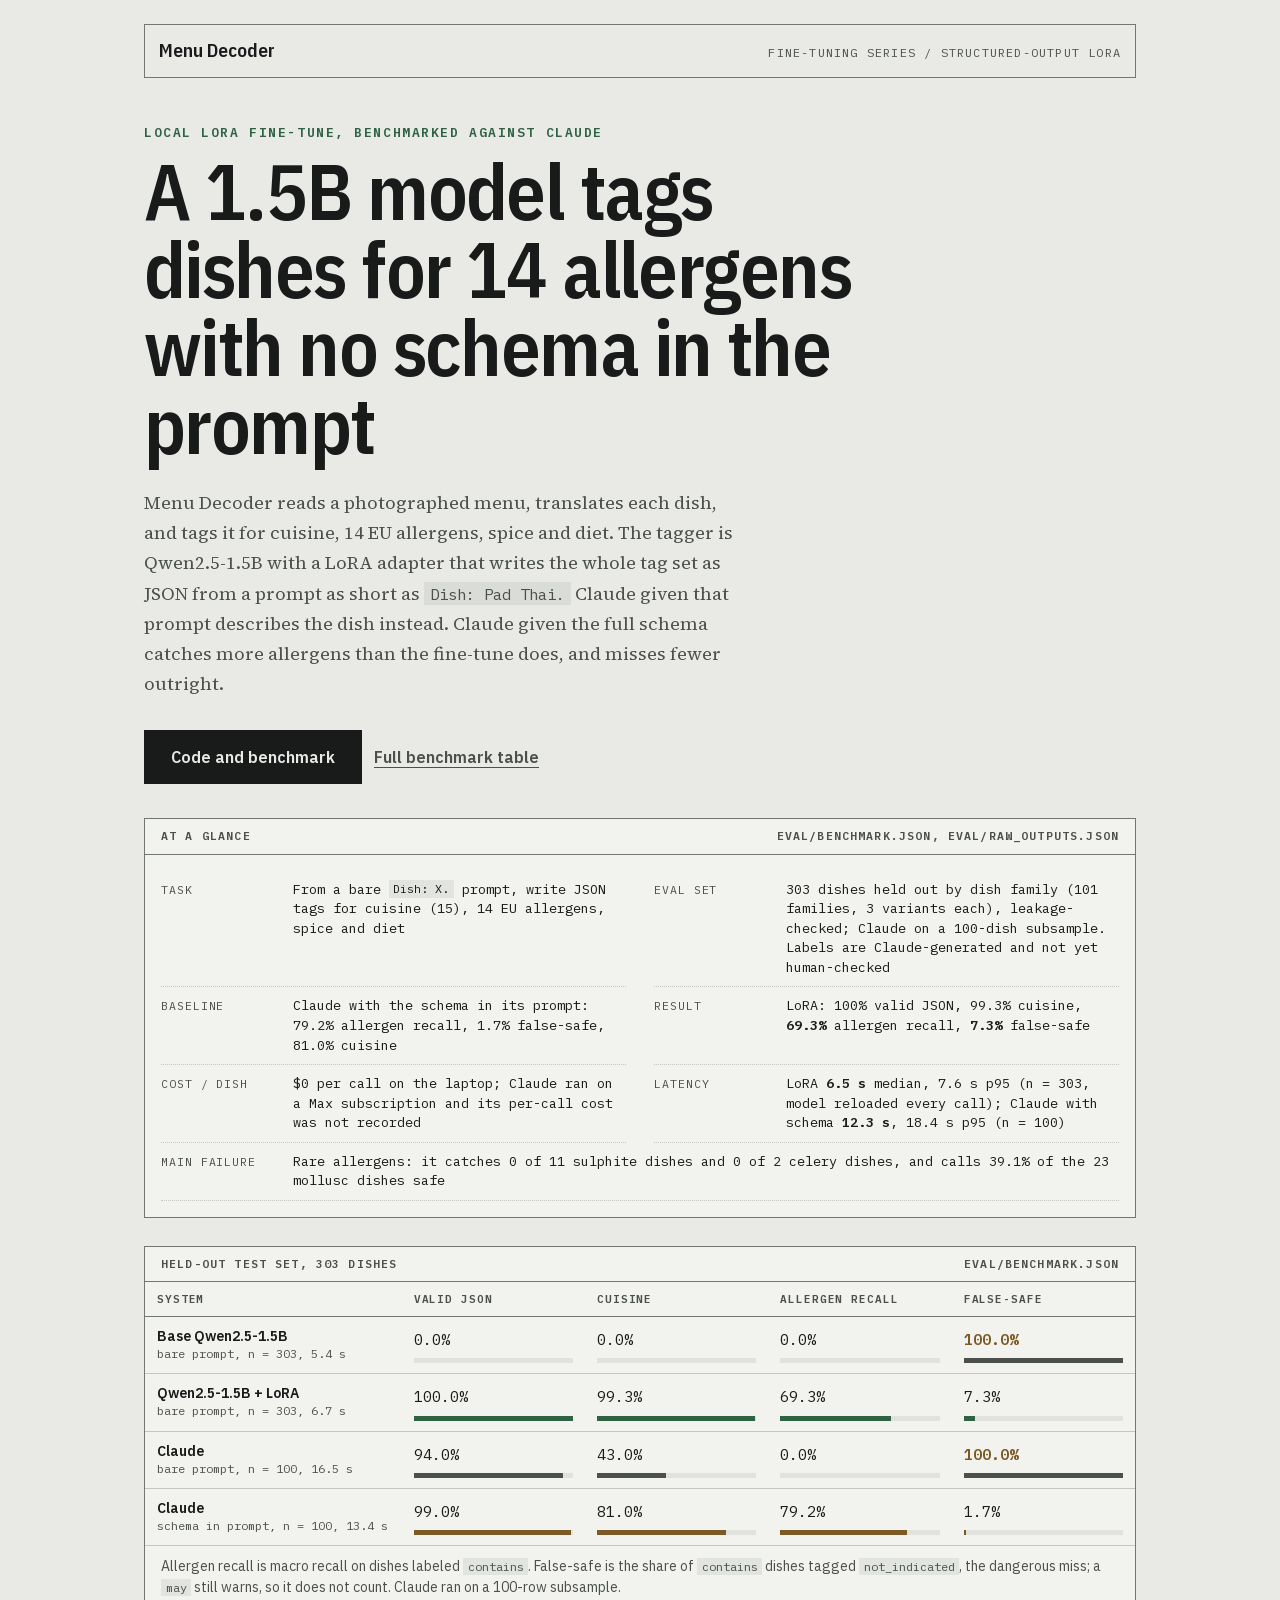
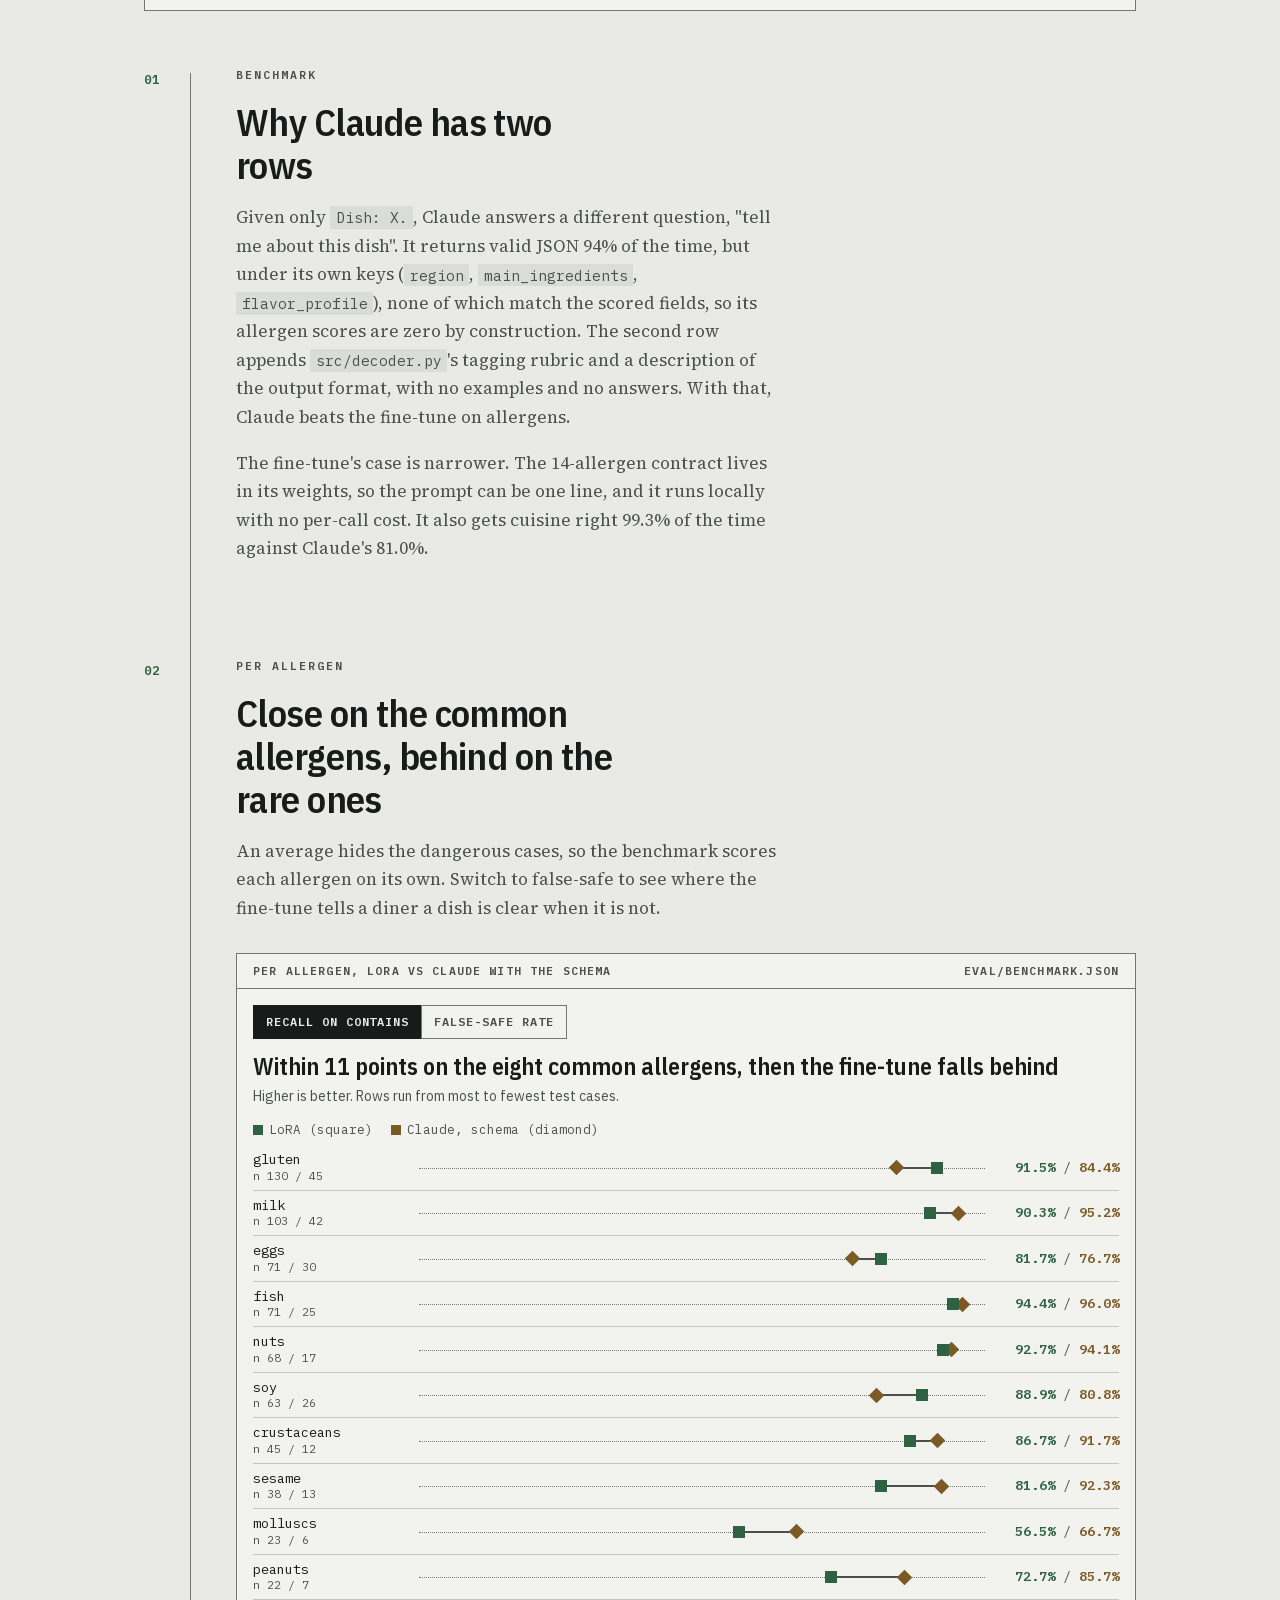
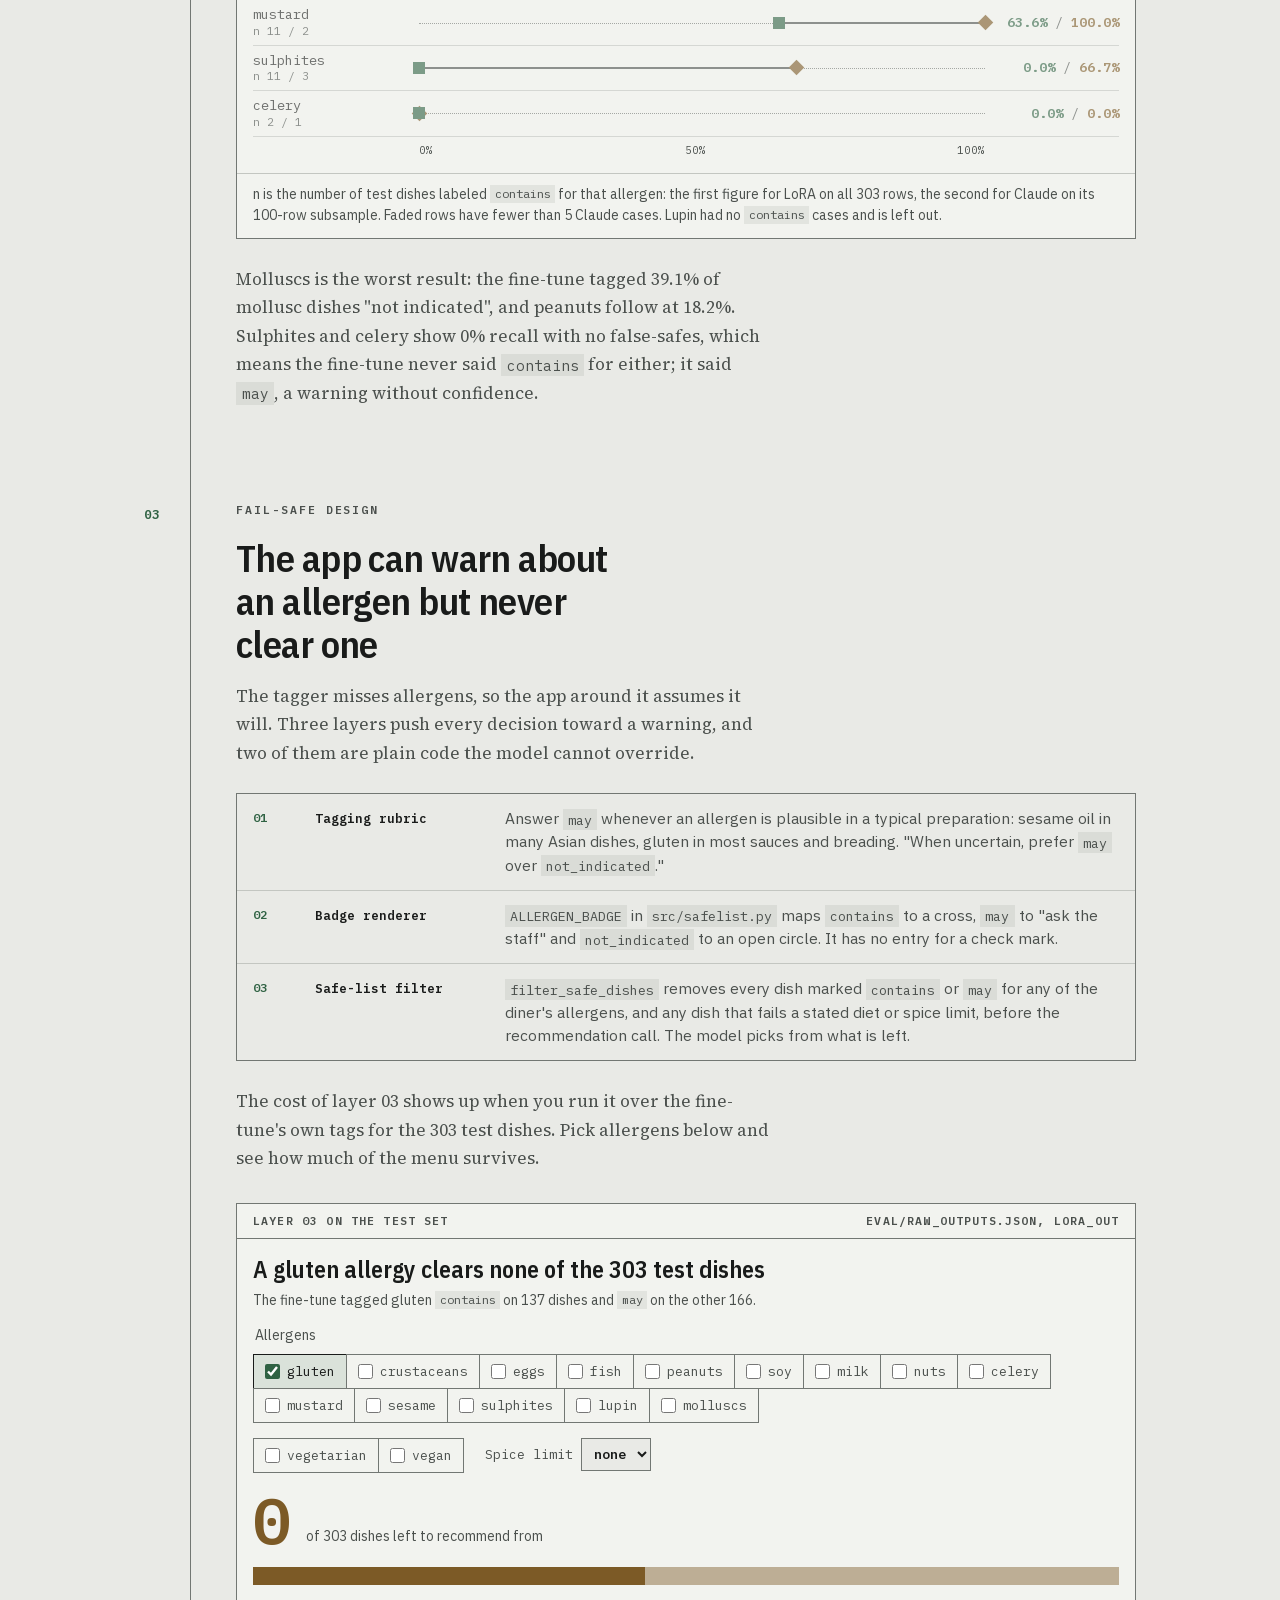
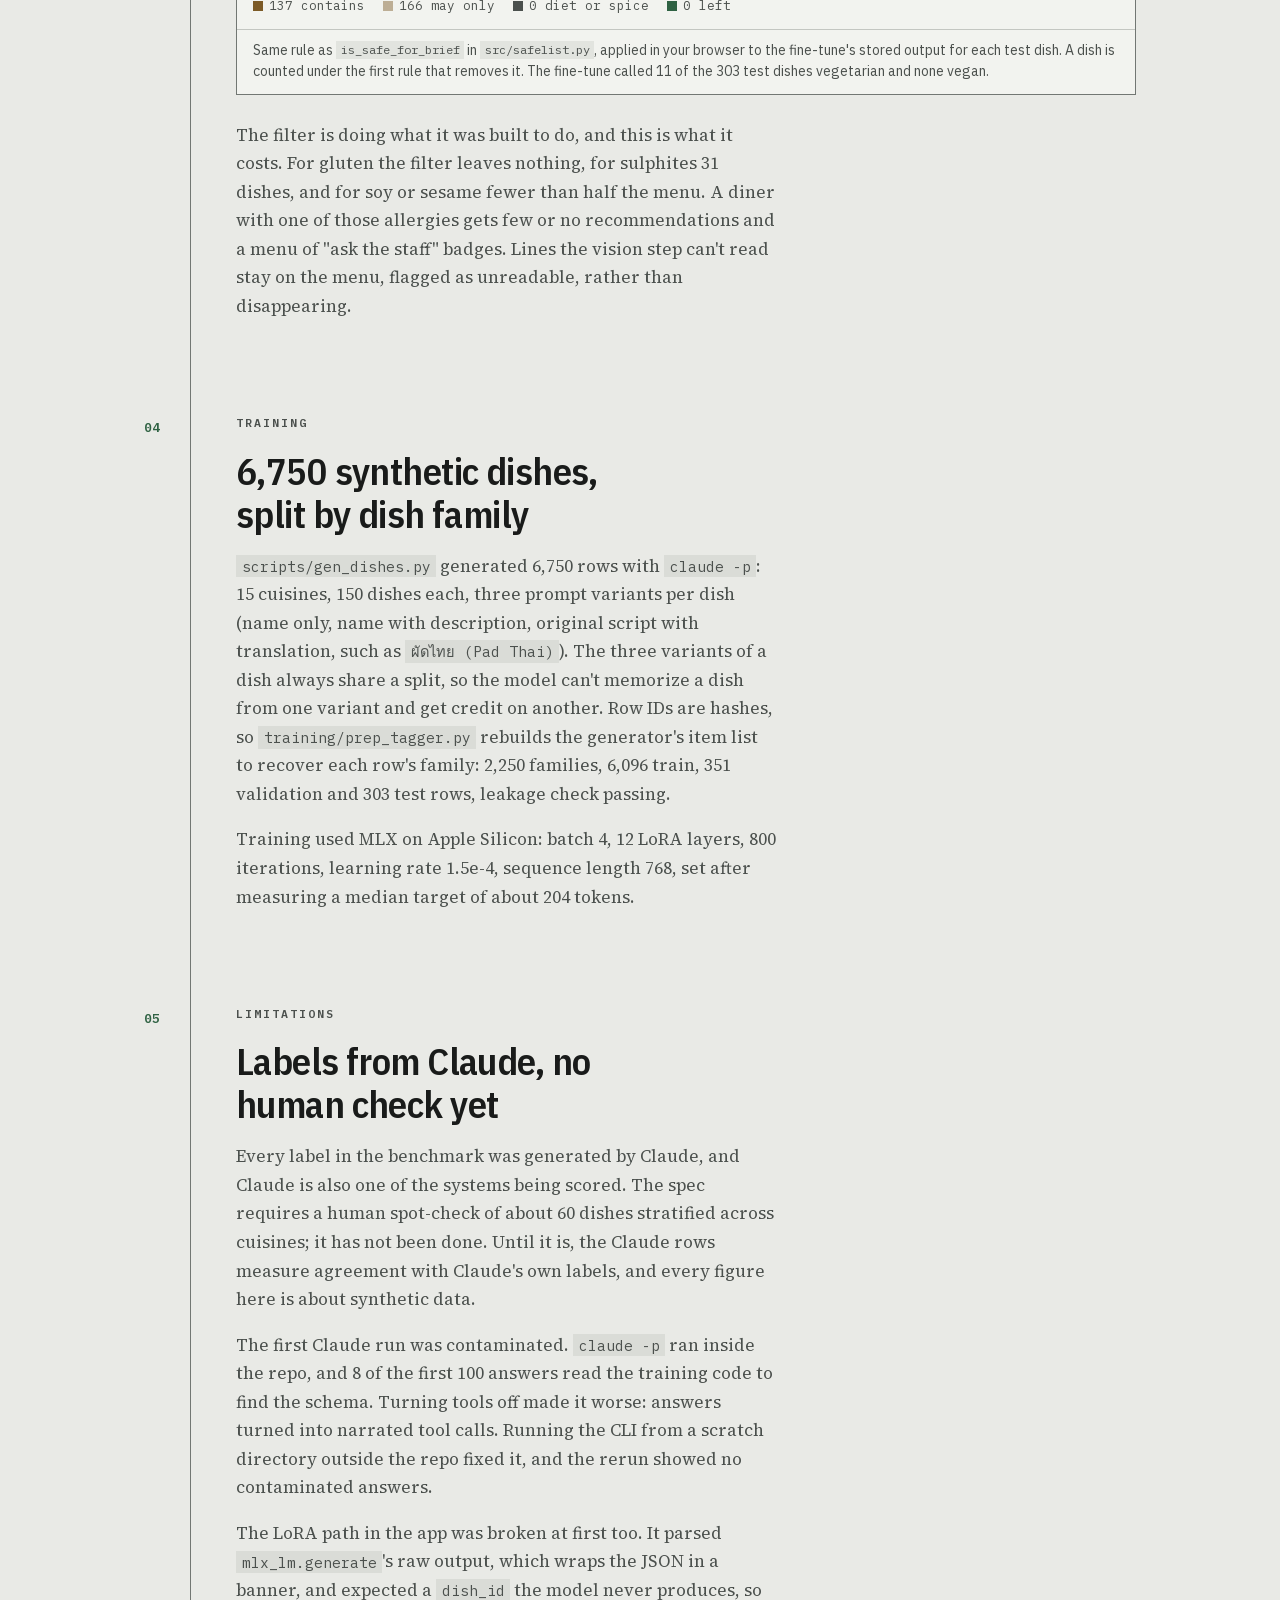
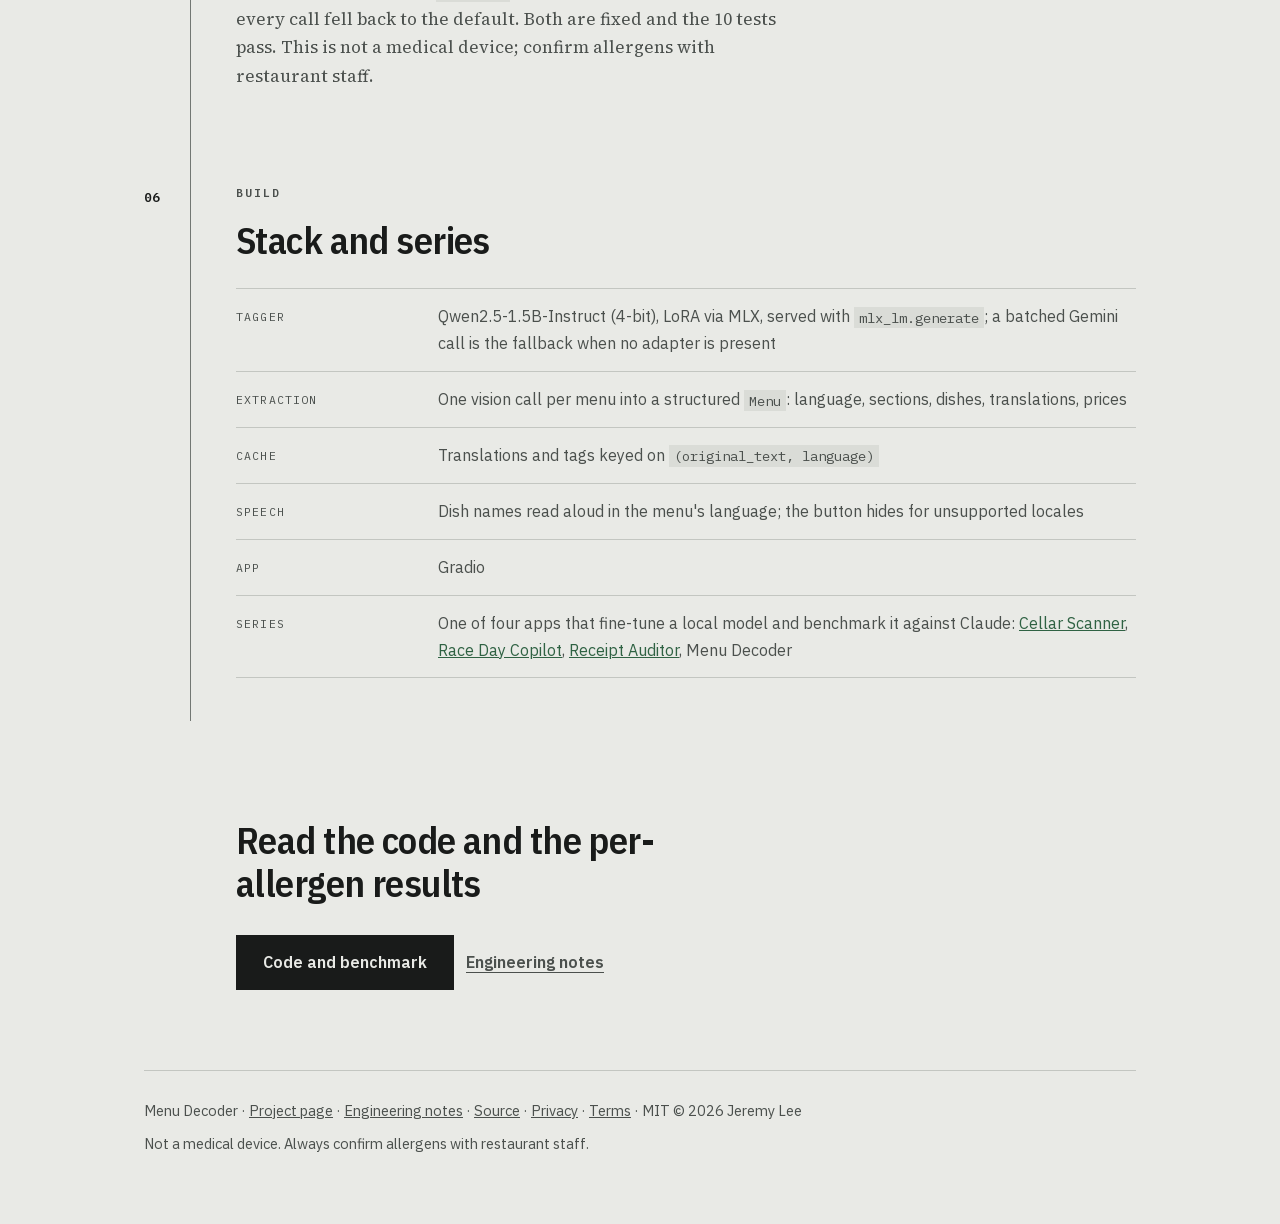
==== commit f759f43f: "Add an at-a-glance block to the write-up Task, eval set, baseline, result, cost, median and p95 late" ====
--- a/overview/index.html
+++ b/overview/index.html
@@ -10,7 +10,11 @@
 <meta property="og:description" content="A 1.5B fine-tune emits valid 14-allergen tags 100% of the time with no schema in the prompt. Claude with the schema still has the lower false-safe rate: 1.7% against 7.3%." />
 <meta property="og:type" content="article" />
 <meta property="og:url" content="https://lyhjeremy.github.io/menu-decoder/overview/" />
-<link href="" rel="stylesheet" />
+<meta property="og:image" content="https://lyhjeremy.github.io/menu-decoder/og.png" />
+<meta property="og:image:width" content="1200" />
+<meta property="og:image:height" content="630" />
+<meta property="og:image:alt" content="Menu Decoder" />
+<meta name="twitter:card" content="summary_large_image" />
 <style>
   :root {
     --paper: #E9EAE6;
@@ -342,6 +346,15 @@
   .layers .k { font: 600 12px/1.9 var(--mono); color: var(--accent); }
   .layers .w { font: 600 12.5px/1.8 var(--mono); color: var(--ink); }
   @media (max-width: 560px) { .layers > div { grid-template-columns: 2.4rem minmax(0, 1fr); } .layers > div > span:last-child { grid-column: 2; } }
+  /* At a glance */
+  .glance dl { margin: 0; display: grid; grid-template-columns: minmax(0, 1fr) minmax(0, 1fr); gap: 0 28px; }
+  .glance dl > div { display: grid; grid-template-columns: 7.5rem minmax(0, 1fr); gap: 2px 12px; padding: 9px 0;
+                     border-bottom: 1px dotted var(--rule); font: 13.5px/1.45 var(--mono); }
+  .glance dt { color: var(--muted); text-transform: uppercase; letter-spacing: .08em; font-size: 11.5px; padding-top: 2px; }
+  .glance dd { margin: 0; color: var(--ink); overflow-wrap: anywhere; }
+  .glance dd b { font-weight: 600; }
+  .glance dl > div.wide { grid-column: 1 / -1; }
+  @media (max-width: 640px) { .glance dl { grid-template-columns: 1fr; } .glance dl > div { grid-template-columns: 1fr; } }
 </style>
 
 <div class="wrap">
@@ -368,7 +381,22 @@
       <a class="textlink" href="https://github.com/lyhjeremy/menu-decoder/blob/main/eval/benchmark.md">Full benchmark table</a>
     </div>
 
-    <figure class="sheet" style="margin-top:42px">
+    <figure class="sheet glance" id="glance" style="margin-top:34px">
+      <div class="sheet-head"><span>At a glance</span><span>eval/benchmark.json, eval/raw_outputs.json</span></div>
+      <div class="sheet-body">
+        <dl>
+          <div><dt>Task</dt><dd>From a bare <code>Dish: X.</code> prompt, write JSON tags for cuisine (15), 14 EU allergens, spice and diet</dd></div>
+          <div><dt>Eval set</dt><dd>303 dishes held out by dish family (101 families, 3 variants each), leakage-checked; Claude on a 100-dish subsample. Labels are Claude-generated and not yet human-checked</dd></div>
+          <div><dt>Baseline</dt><dd>Claude with the schema in its prompt: 79.2% allergen recall, 1.7% false-safe, 81.0% cuisine</dd></div>
+          <div><dt>Result</dt><dd>LoRA: 100% valid JSON, 99.3% cuisine, <b>69.3%</b> allergen recall, <b>7.3%</b> false-safe</dd></div>
+          <div><dt>Cost / dish</dt><dd>$0 per call on the laptop; Claude ran on a Max subscription and its per-call cost was not recorded</dd></div>
+          <div><dt>Latency</dt><dd>LoRA <b>6.5 s</b> median, 7.6 s p95 (n&nbsp;=&nbsp;303, model reloaded every call); Claude with schema <b>12.3 s</b>, 18.4 s p95 (n&nbsp;=&nbsp;100)</dd></div>
+          <div class="wide"><dt>Main failure</dt><dd>Rare allergens: it catches 0 of 11 sulphite dishes and 0 of 2 celery dishes, and calls 39.1% of the 23 mollusc dishes safe</dd></div>
+        </dl>
+      </div>
+    </figure>
+
+    <figure class="sheet" style="margin-top:28px">
       <div class="sheet-head"><span>Held-out test set, 303 dishes</span><span>eval/benchmark.json</span></div>
       <div class="rg" role="table" aria-label="Benchmark: four systems by valid JSON, cuisine accuracy, allergen recall and false-safe rate">
         <div class="h h0" role="columnheader">System</div><div class="h" role="columnheader">Valid JSON</div><div class="h" role="columnheader">Cuisine</div><div class="h" role="columnheader">Allergen recall</div><div class="h" role="columnheader">False-safe</div>
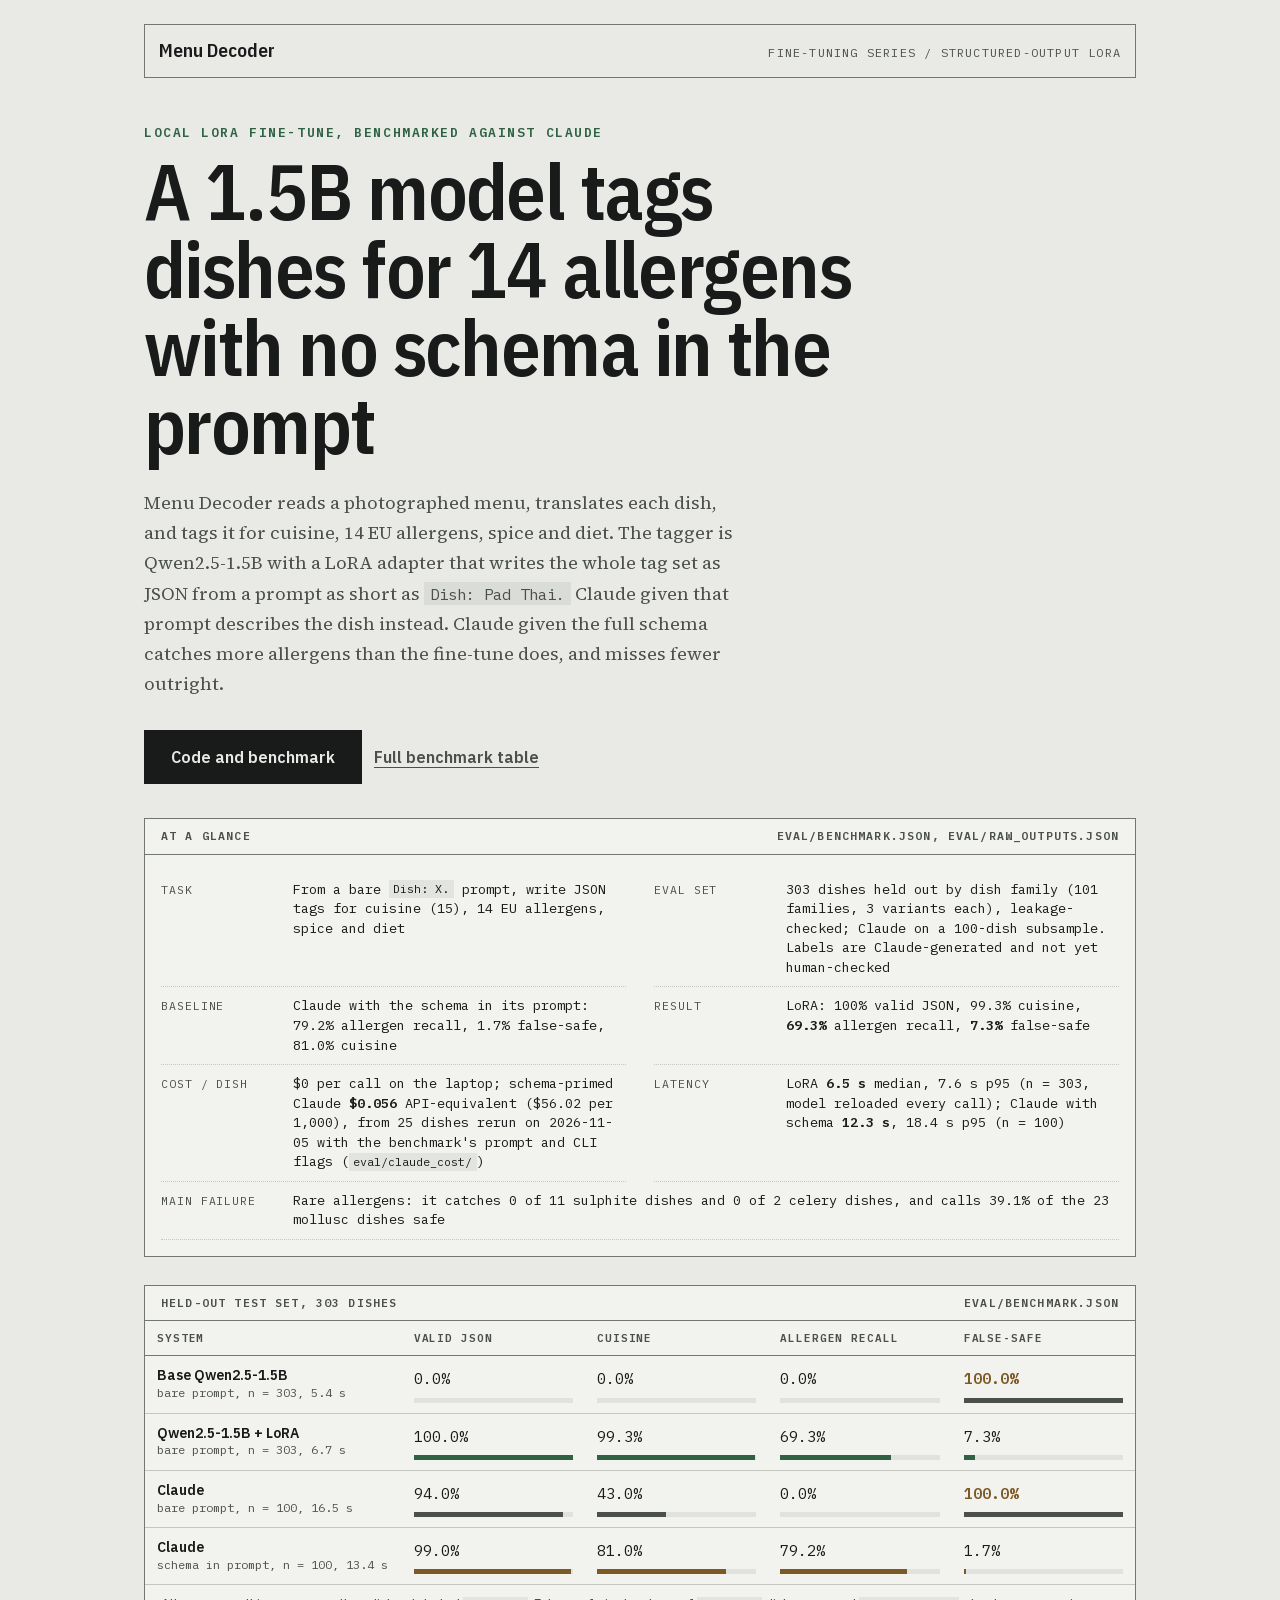
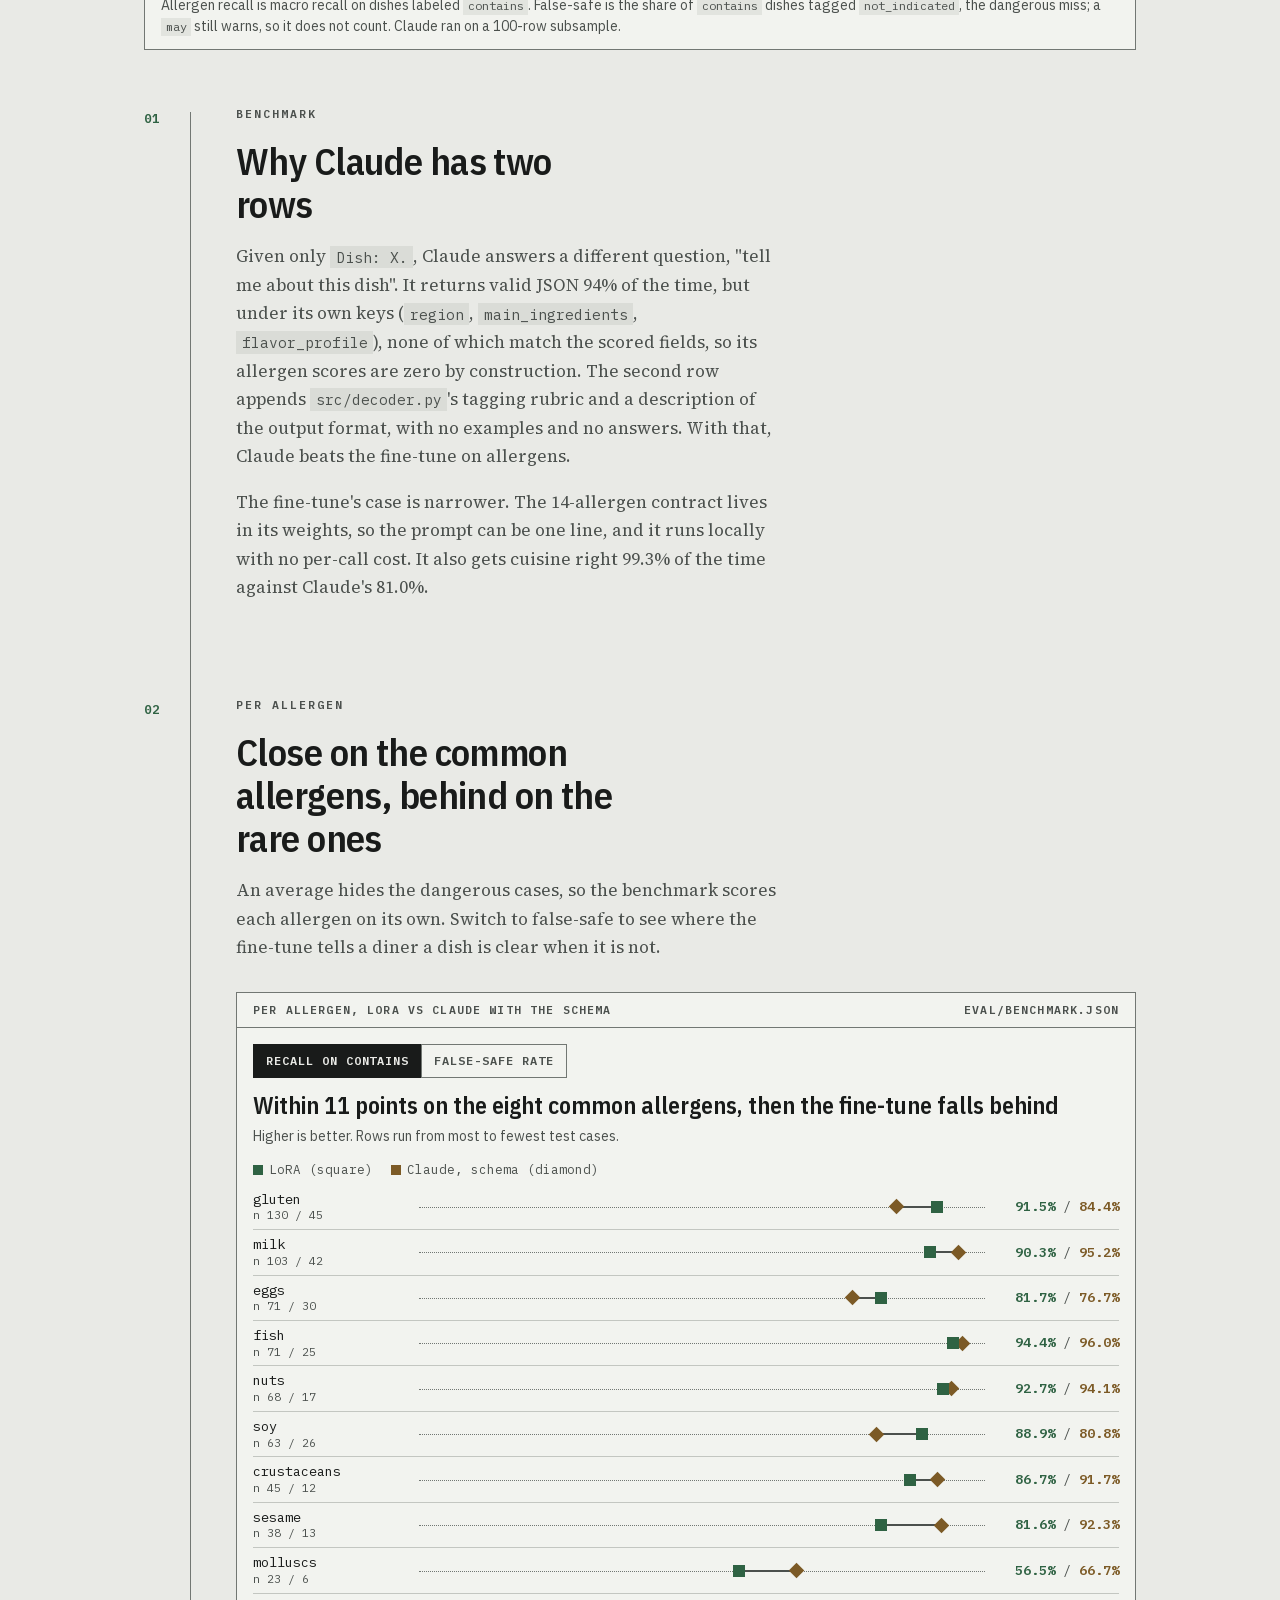
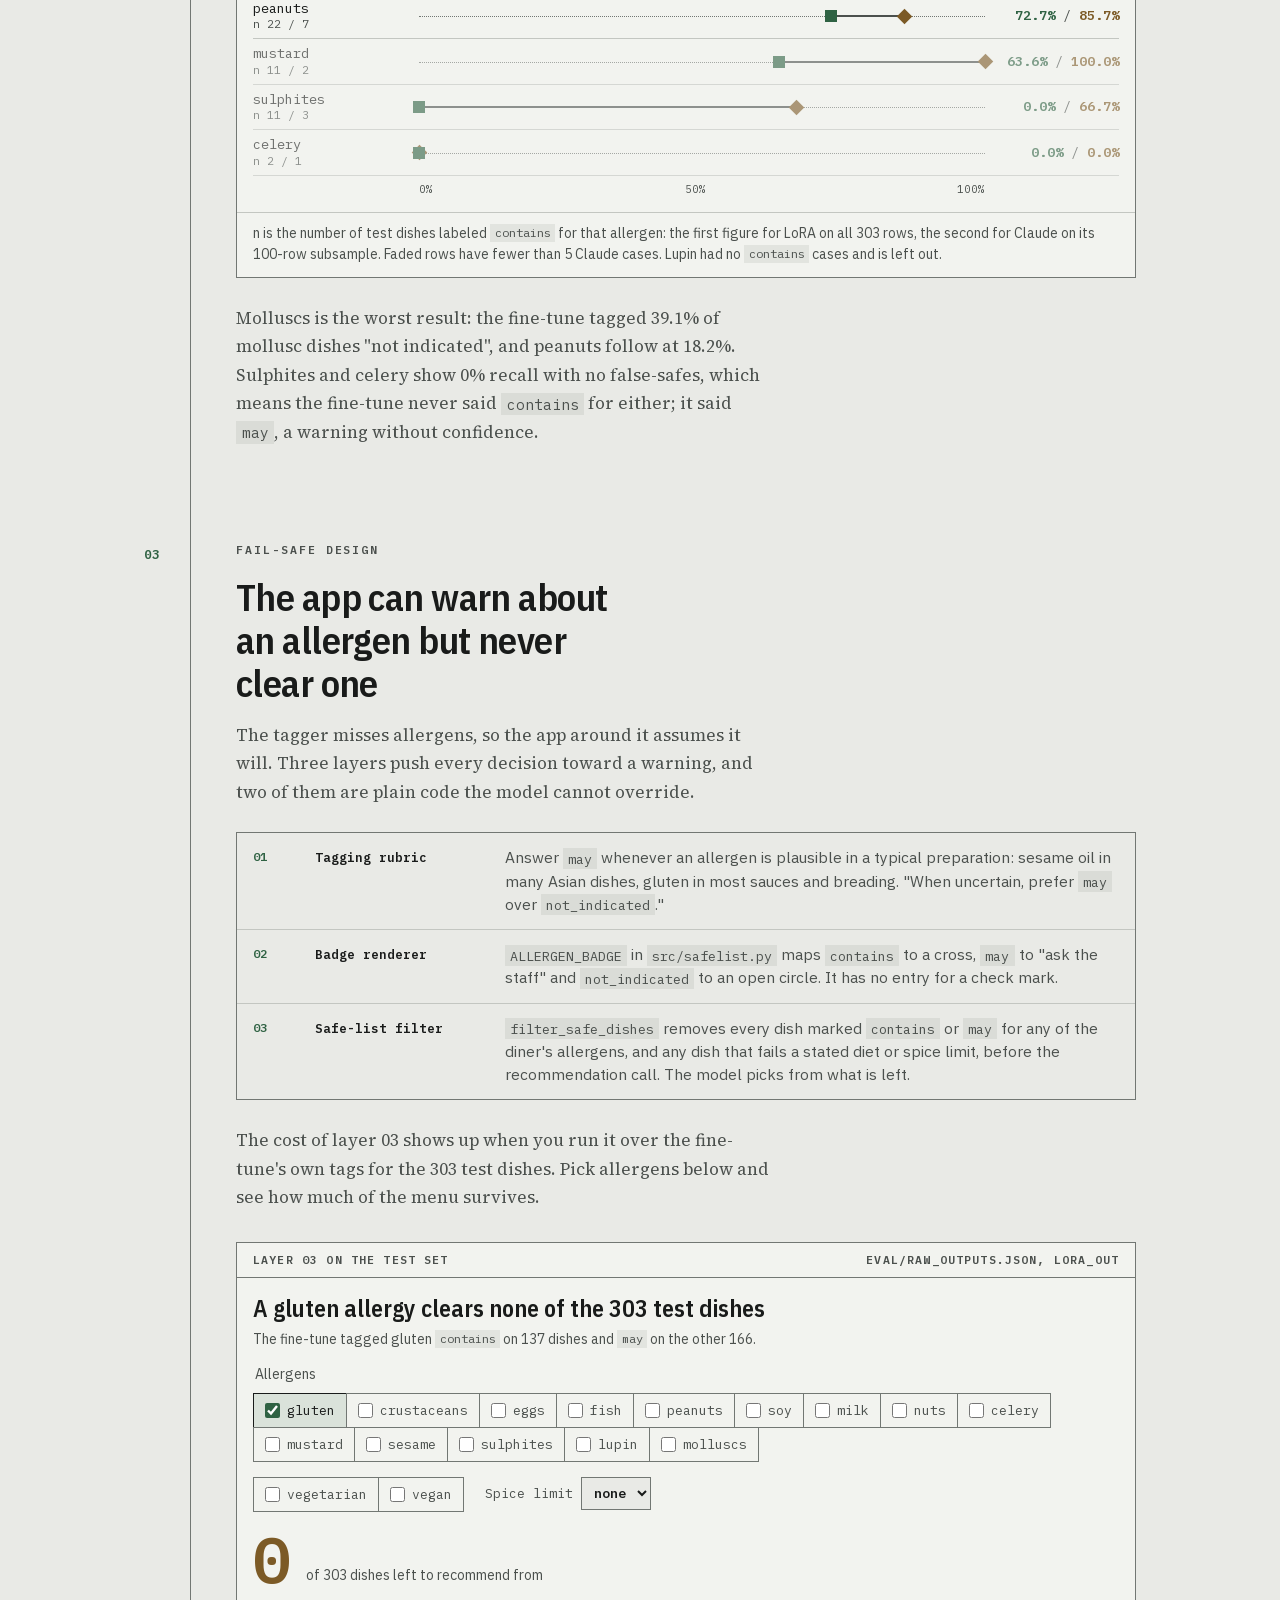
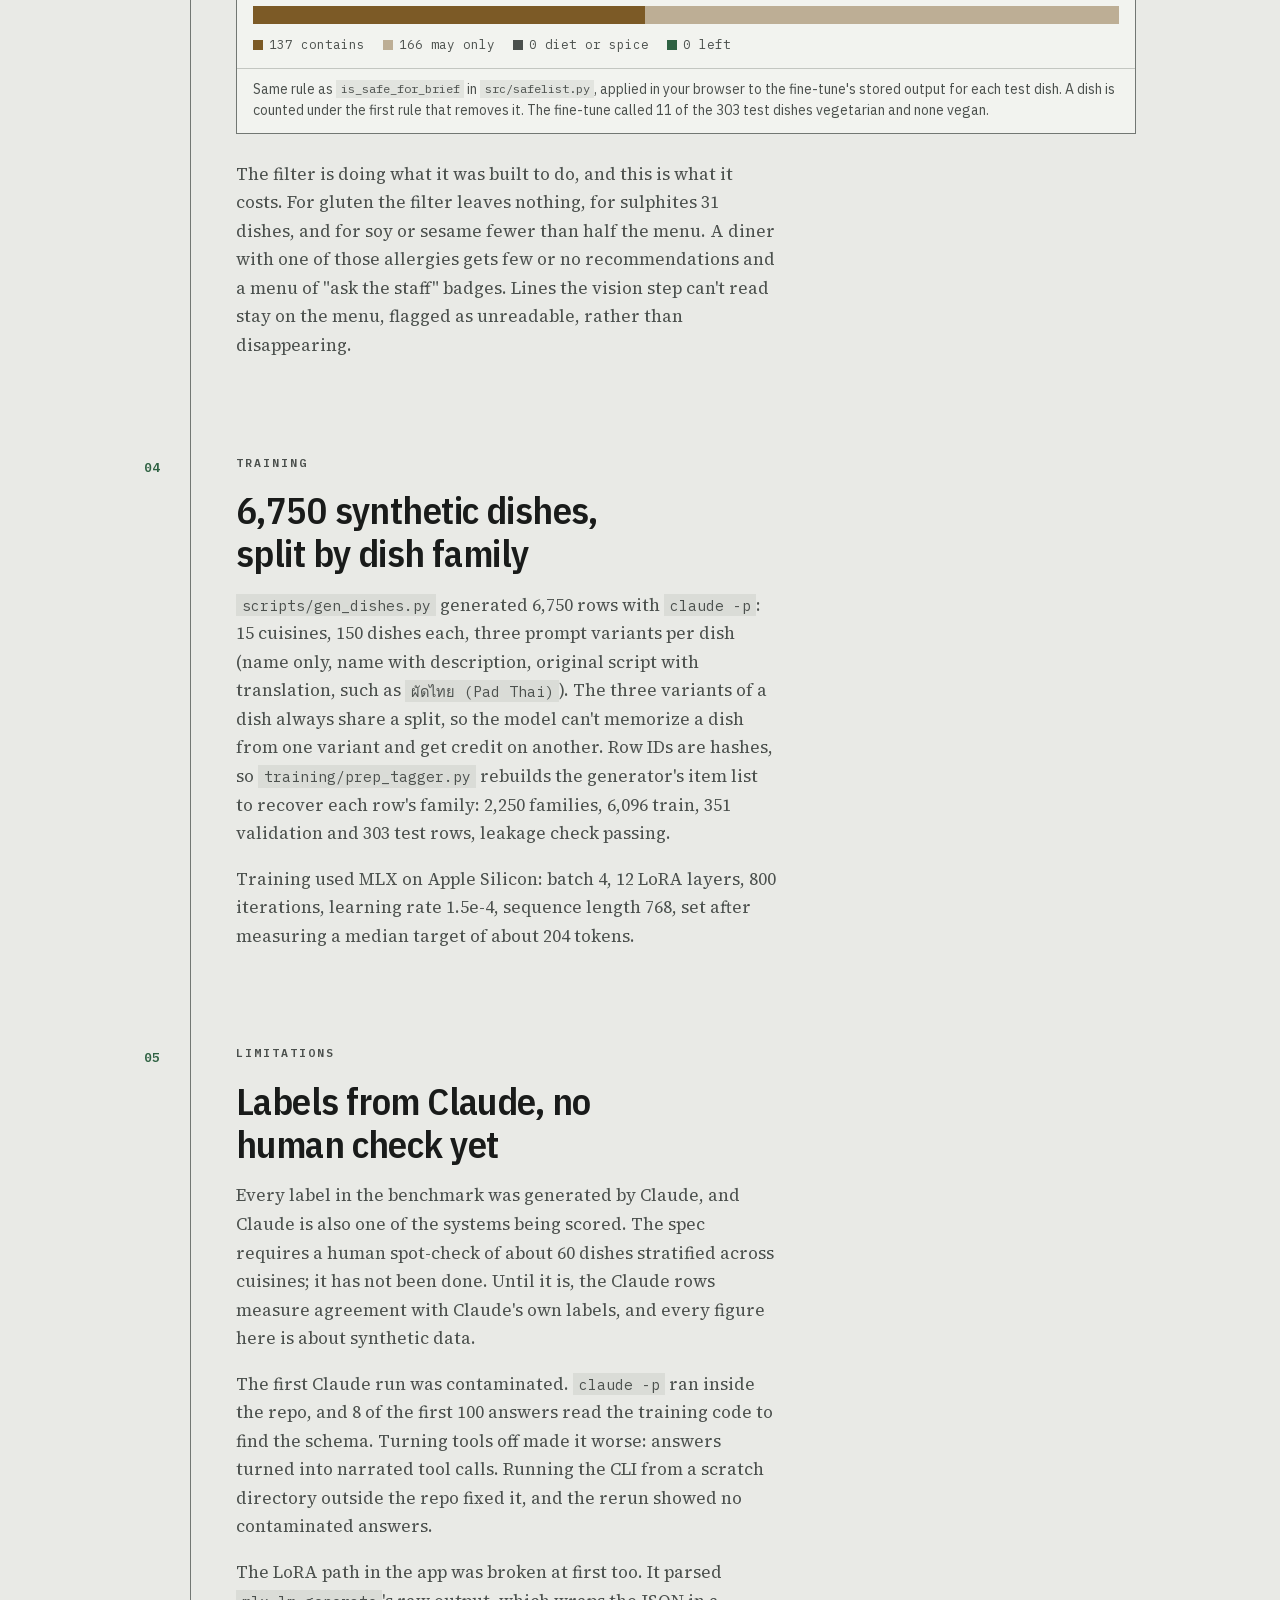
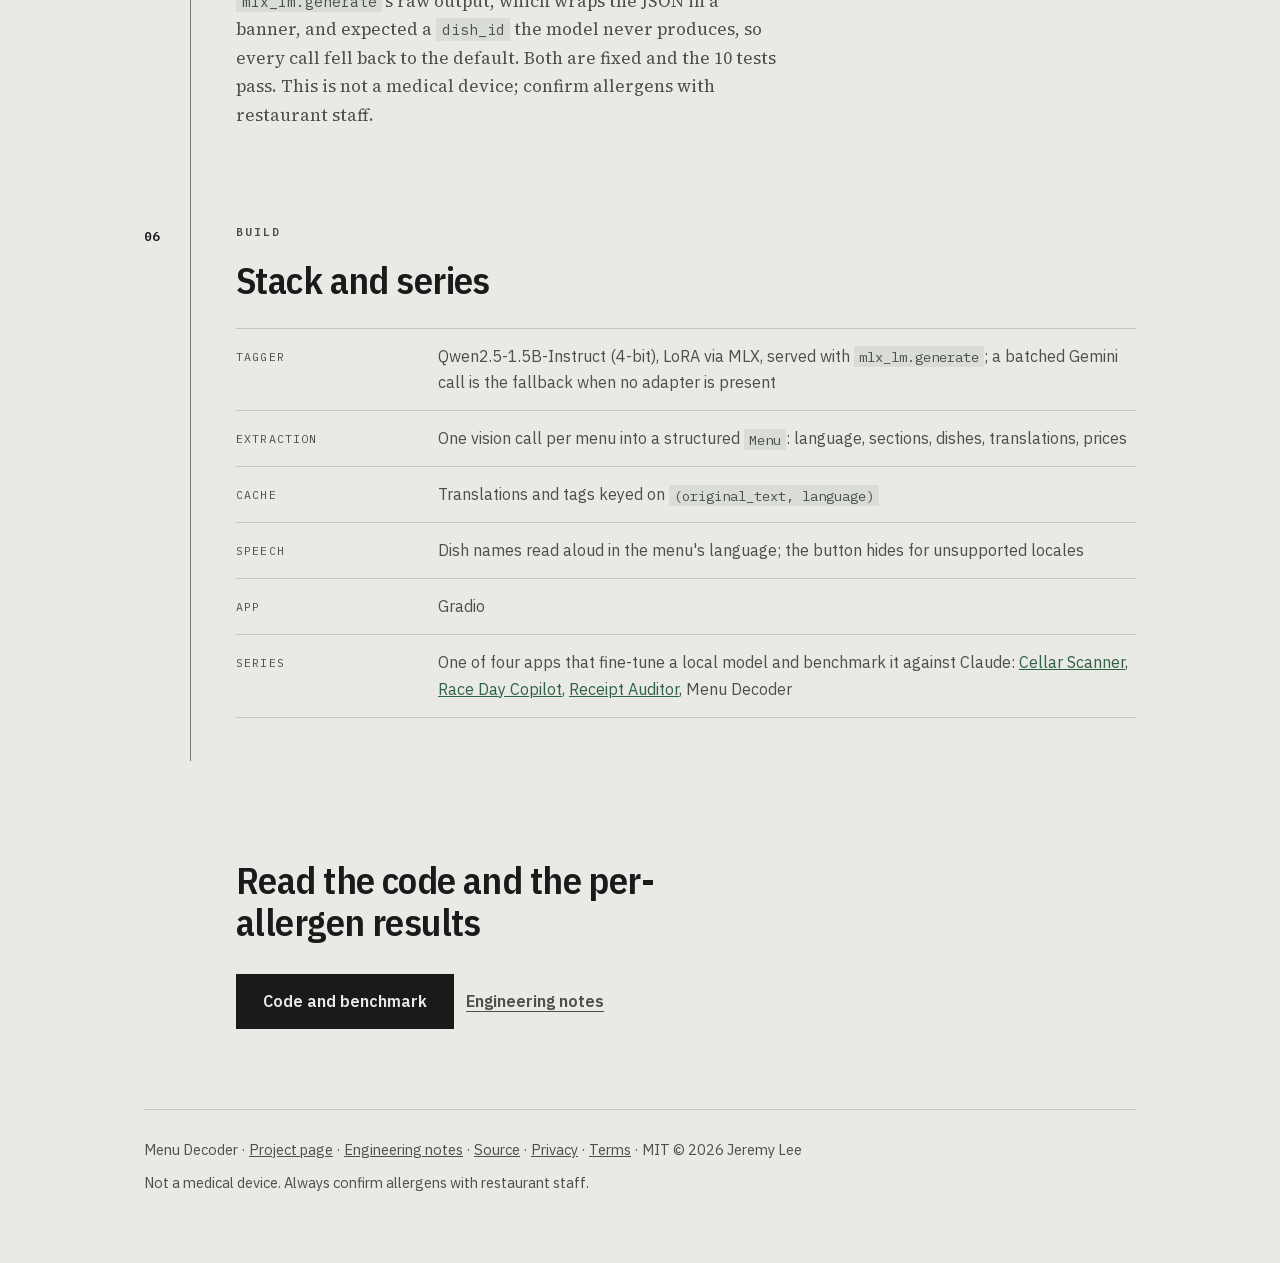
==== commit 8b1c2d1b: "Measure Claude's API-equivalent cost per item Rerun 25 items of the benchmark's Claude subsample wit" ====
--- a/overview/index.html
+++ b/overview/index.html
@@ -389,7 +389,7 @@
           <div><dt>Eval set</dt><dd>303 dishes held out by dish family (101 families, 3 variants each), leakage-checked; Claude on a 100-dish subsample. Labels are Claude-generated and not yet human-checked</dd></div>
           <div><dt>Baseline</dt><dd>Claude with the schema in its prompt: 79.2% allergen recall, 1.7% false-safe, 81.0% cuisine</dd></div>
           <div><dt>Result</dt><dd>LoRA: 100% valid JSON, 99.3% cuisine, <b>69.3%</b> allergen recall, <b>7.3%</b> false-safe</dd></div>
-          <div><dt>Cost / dish</dt><dd>$0 per call on the laptop; Claude ran on a Max subscription and its per-call cost was not recorded</dd></div>
+          <div><dt>Cost / dish</dt><dd>$0 per call on the laptop; schema-primed Claude <b>$0.056</b> API-equivalent ($56.02 per 1,000), from 25 dishes rerun on 2026-11-05 with the benchmark's prompt and CLI flags (<code>eval/claude_cost/</code>)</dd></div>
           <div><dt>Latency</dt><dd>LoRA <b>6.5 s</b> median, 7.6 s p95 (n&nbsp;=&nbsp;303, model reloaded every call); Claude with schema <b>12.3 s</b>, 18.4 s p95 (n&nbsp;=&nbsp;100)</dd></div>
           <div class="wide"><dt>Main failure</dt><dd>Rare allergens: it catches 0 of 11 sulphite dishes and 0 of 2 celery dishes, and calls 39.1% of the 23 mollusc dishes safe</dd></div>
         </dl>
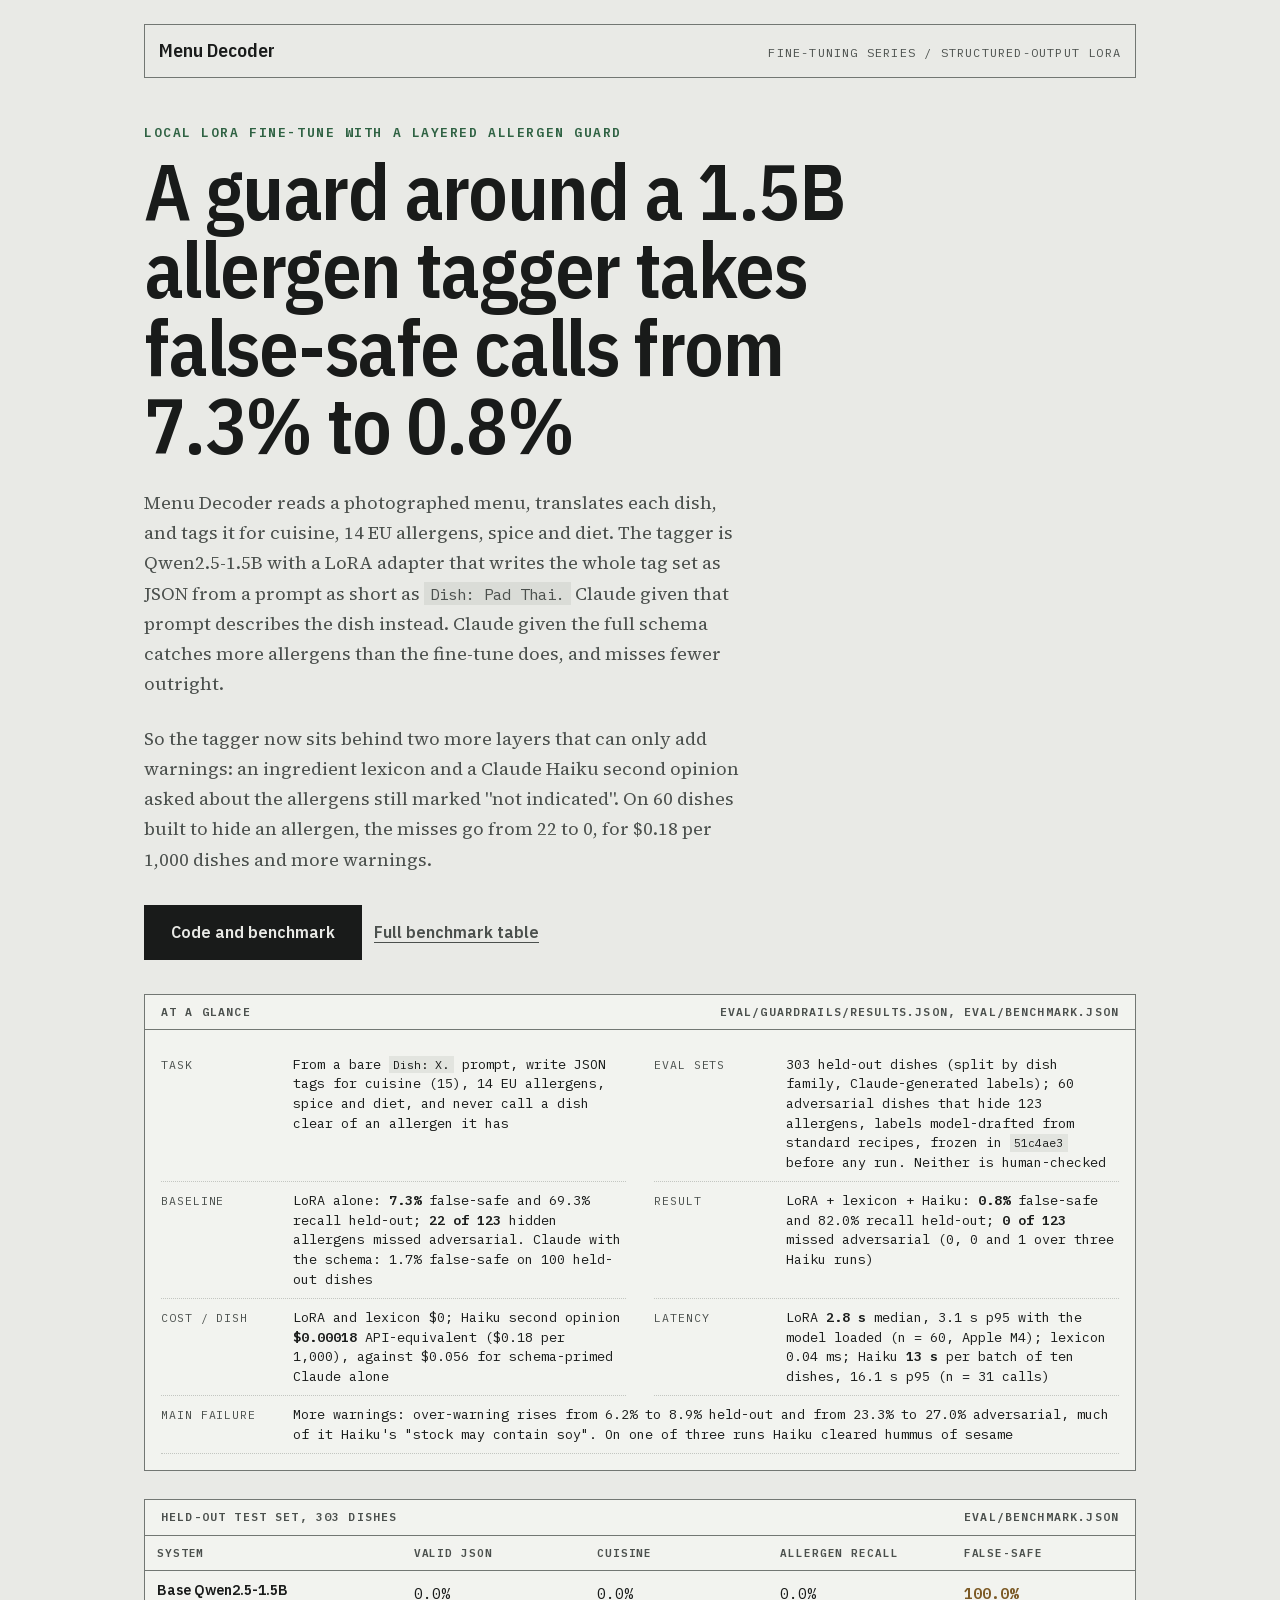
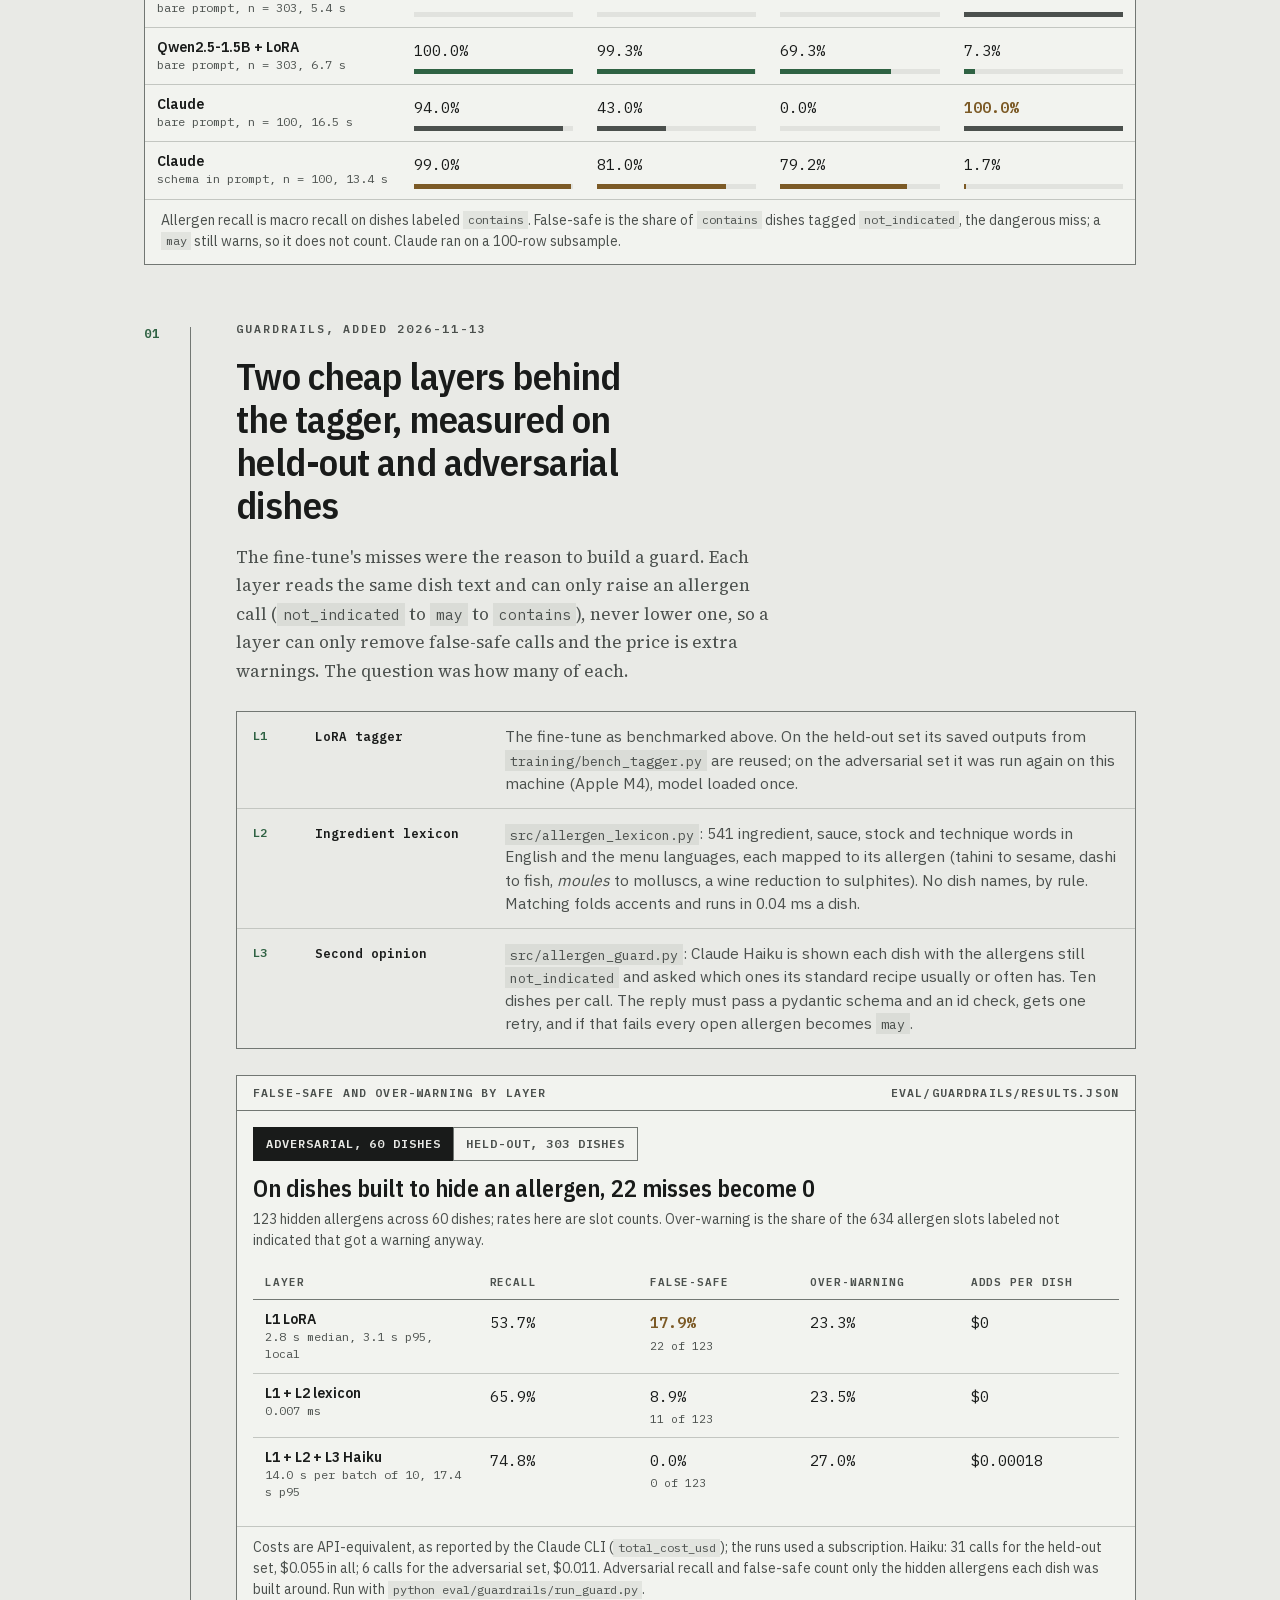
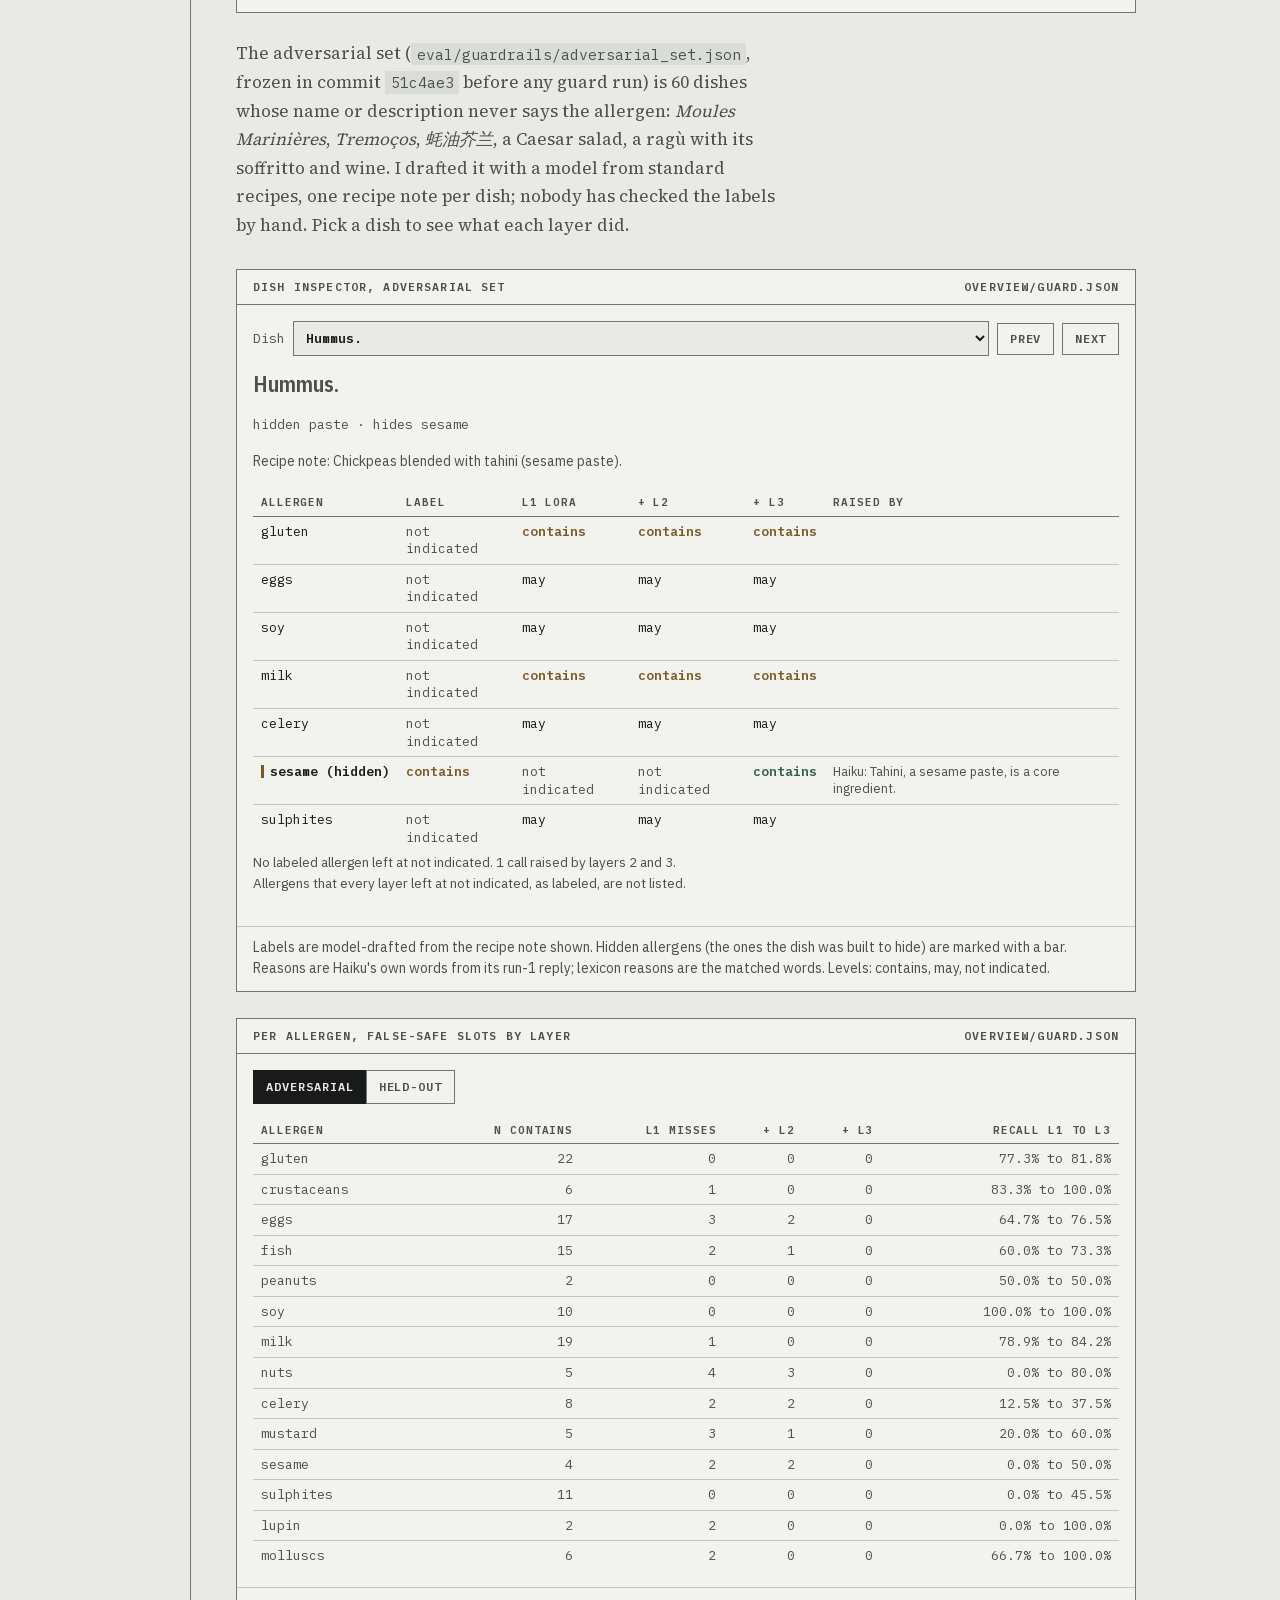
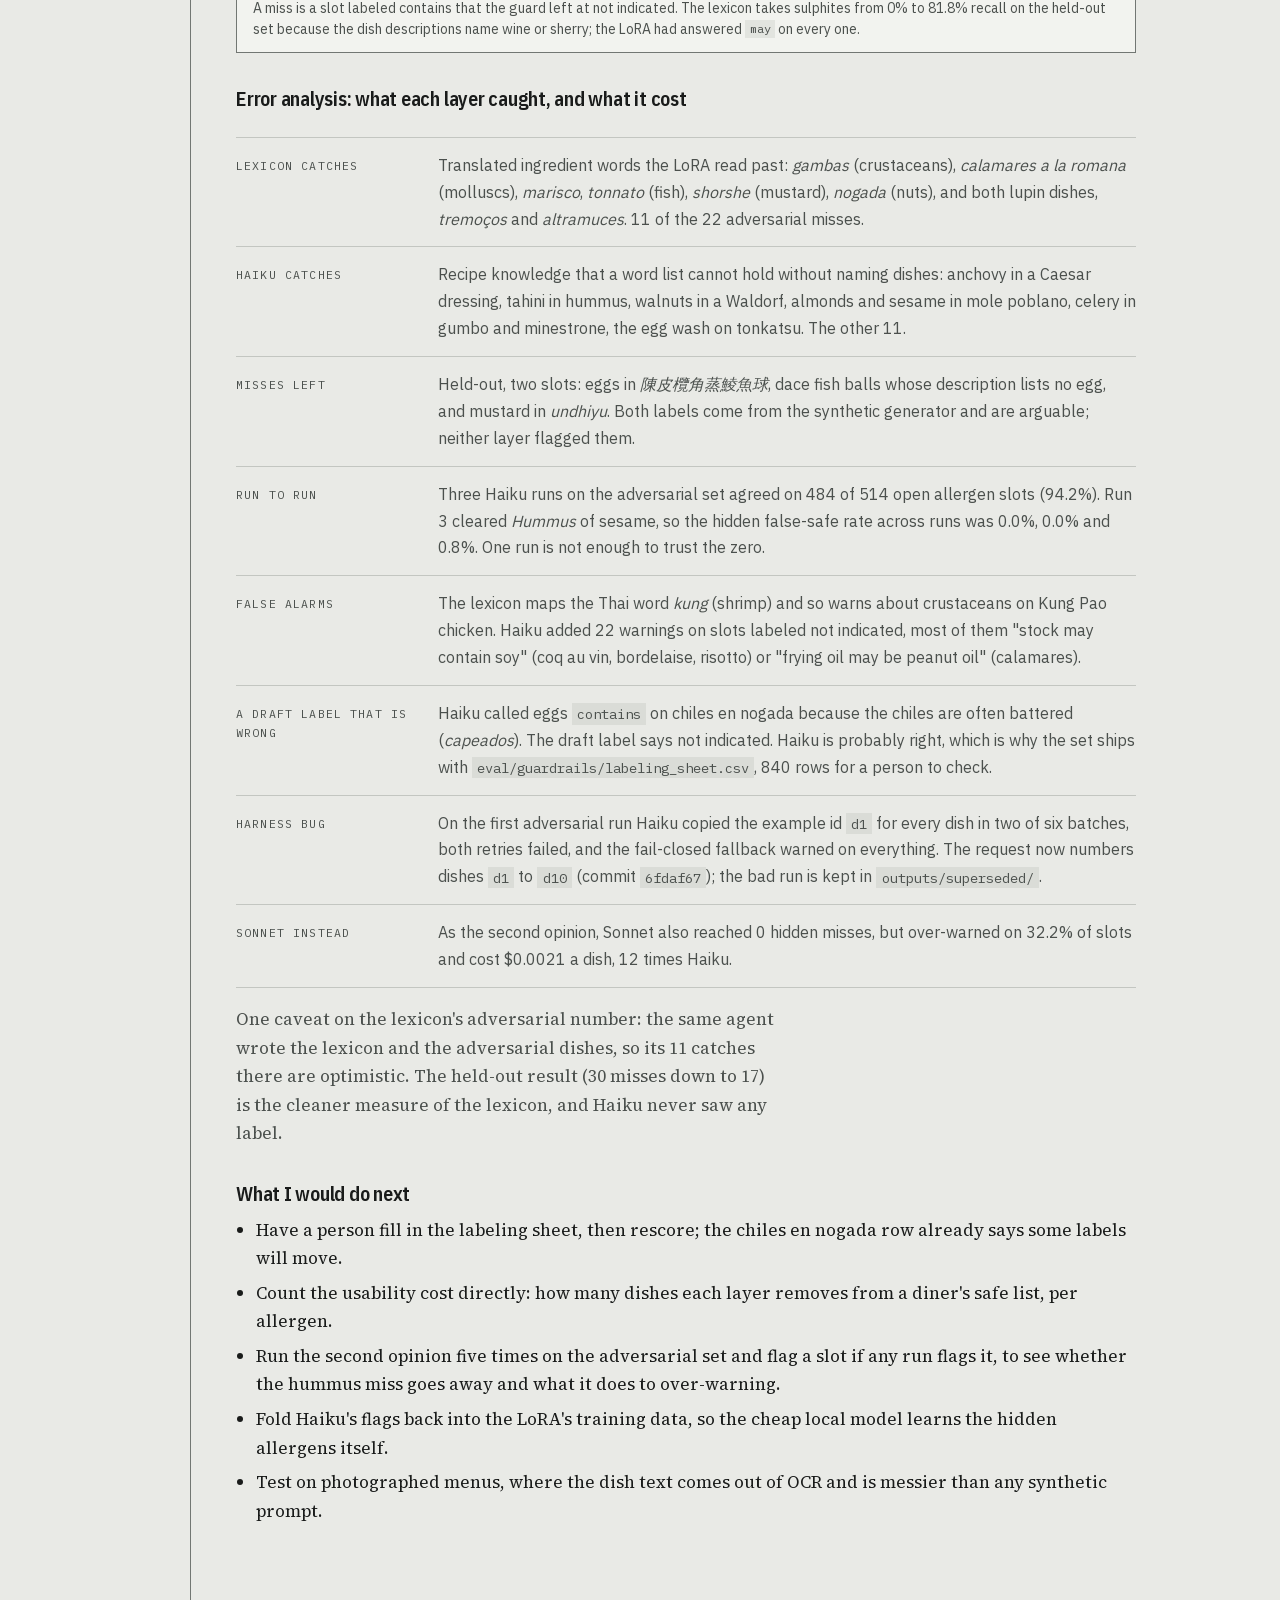
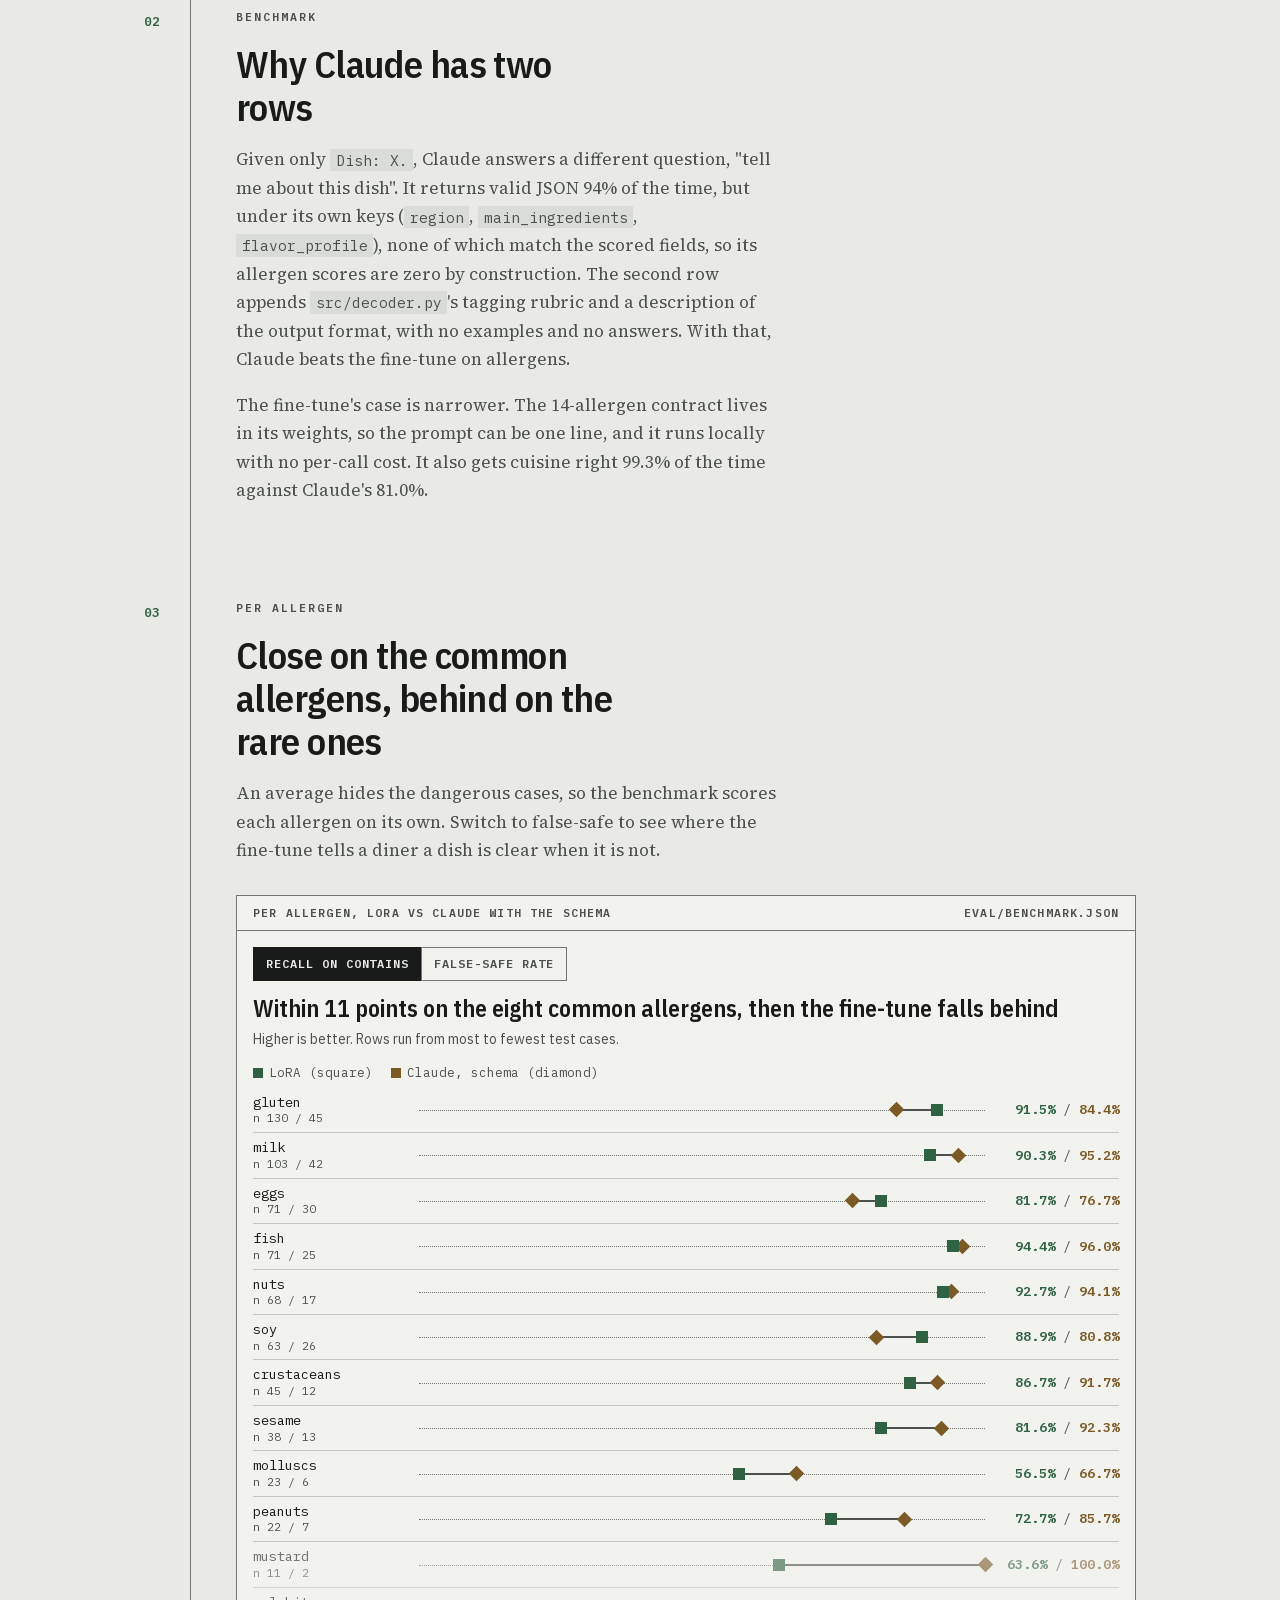
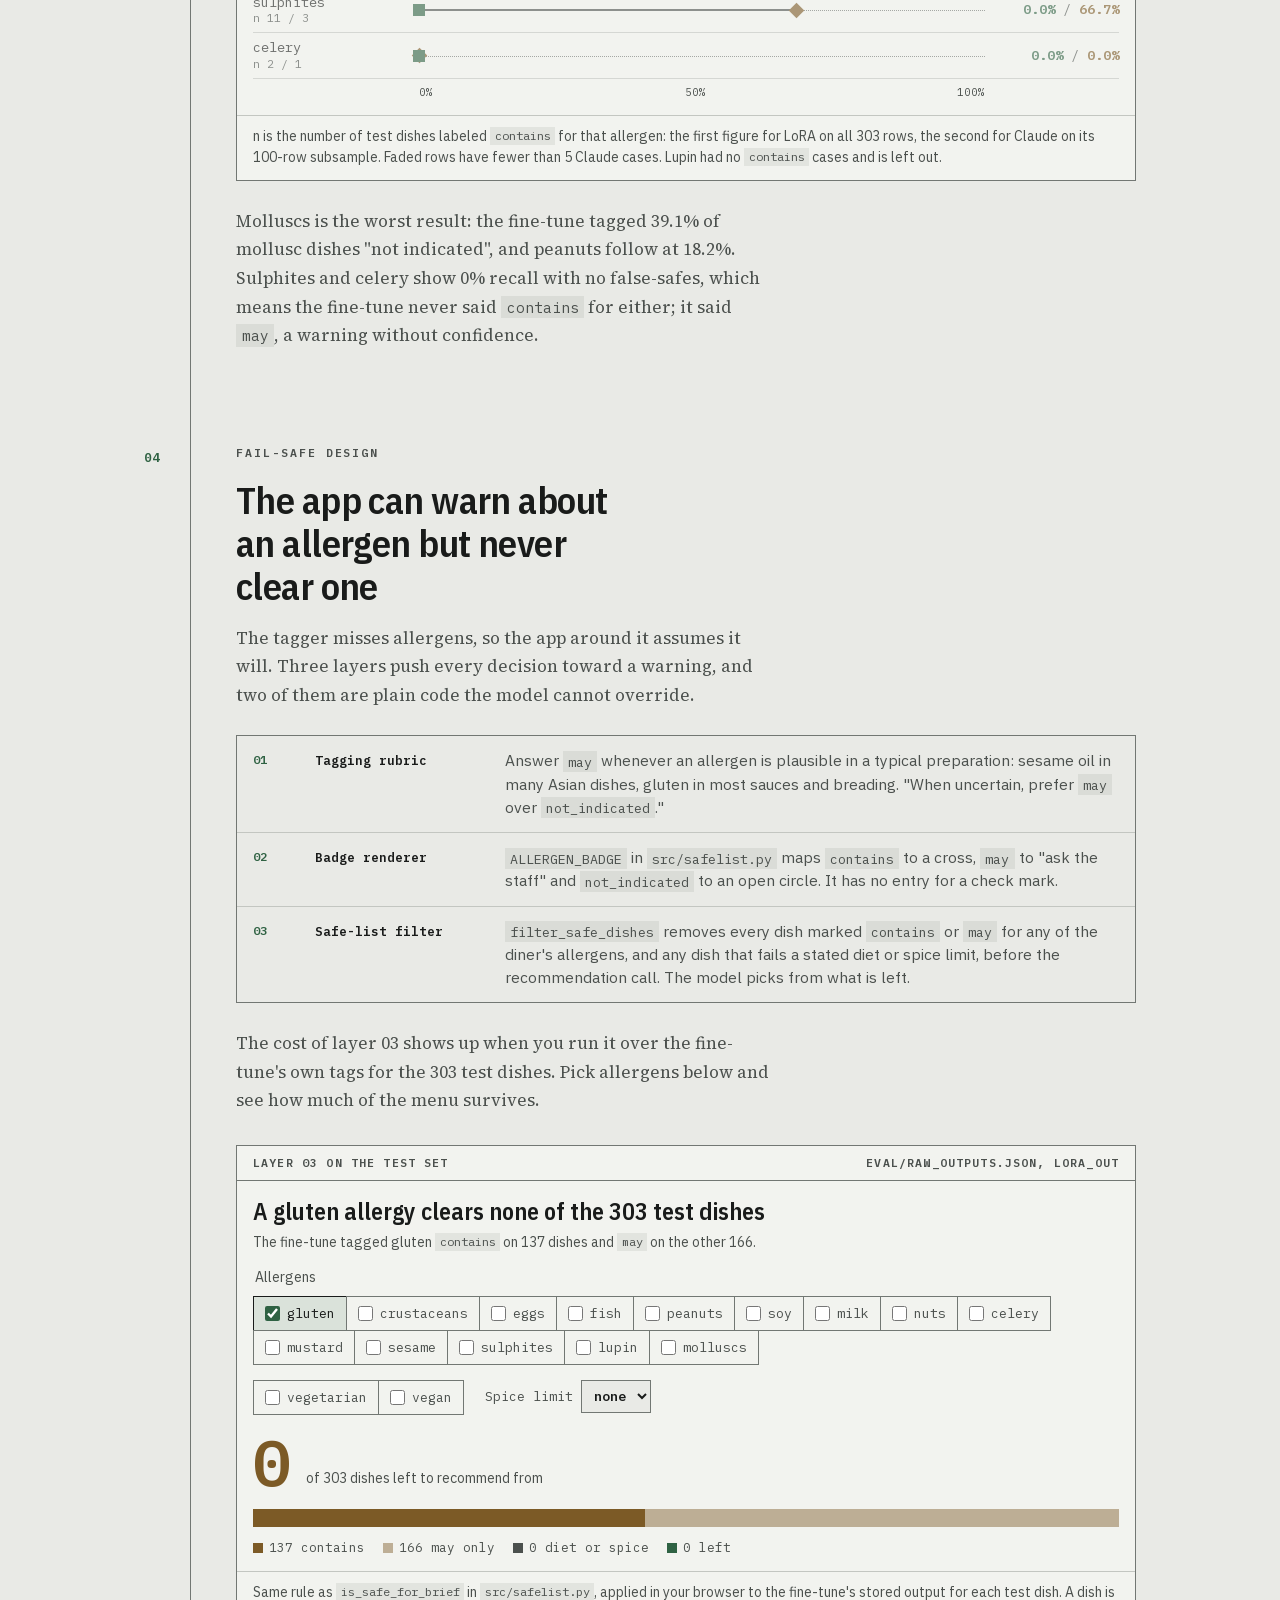
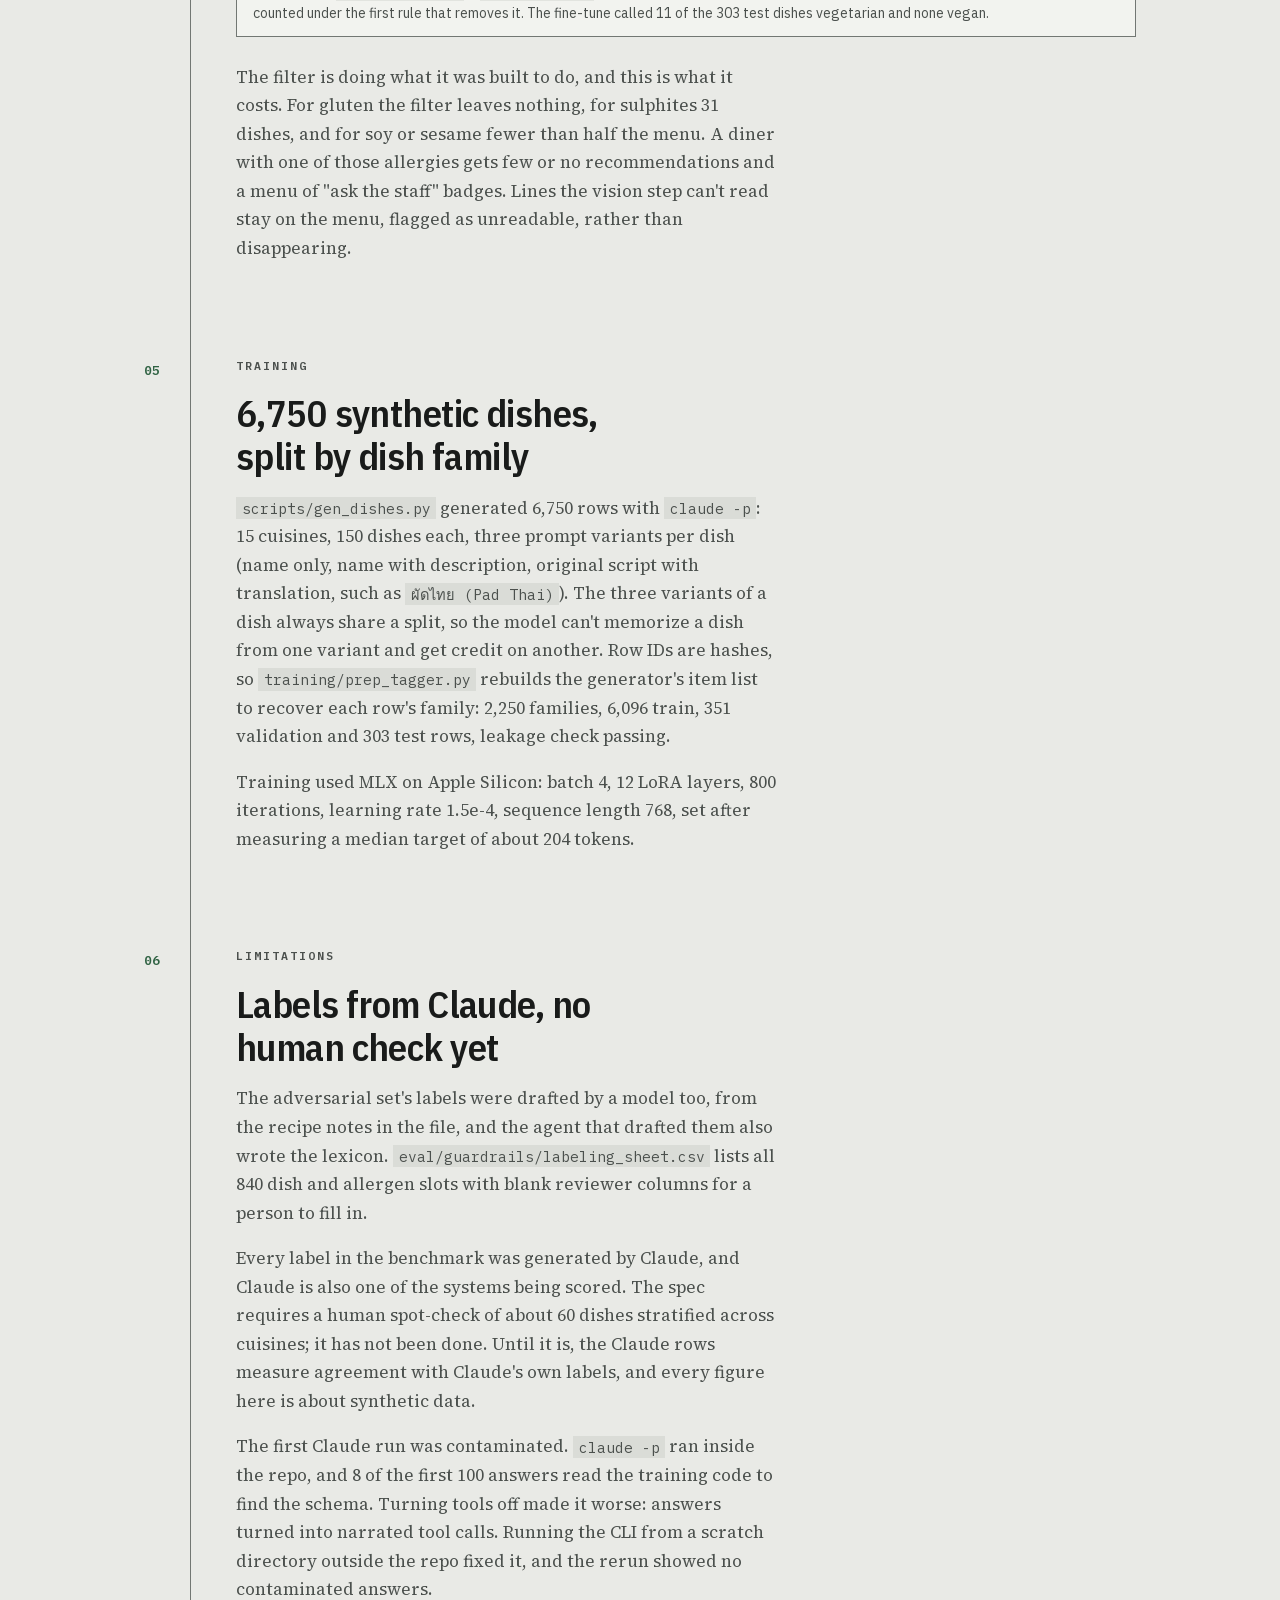
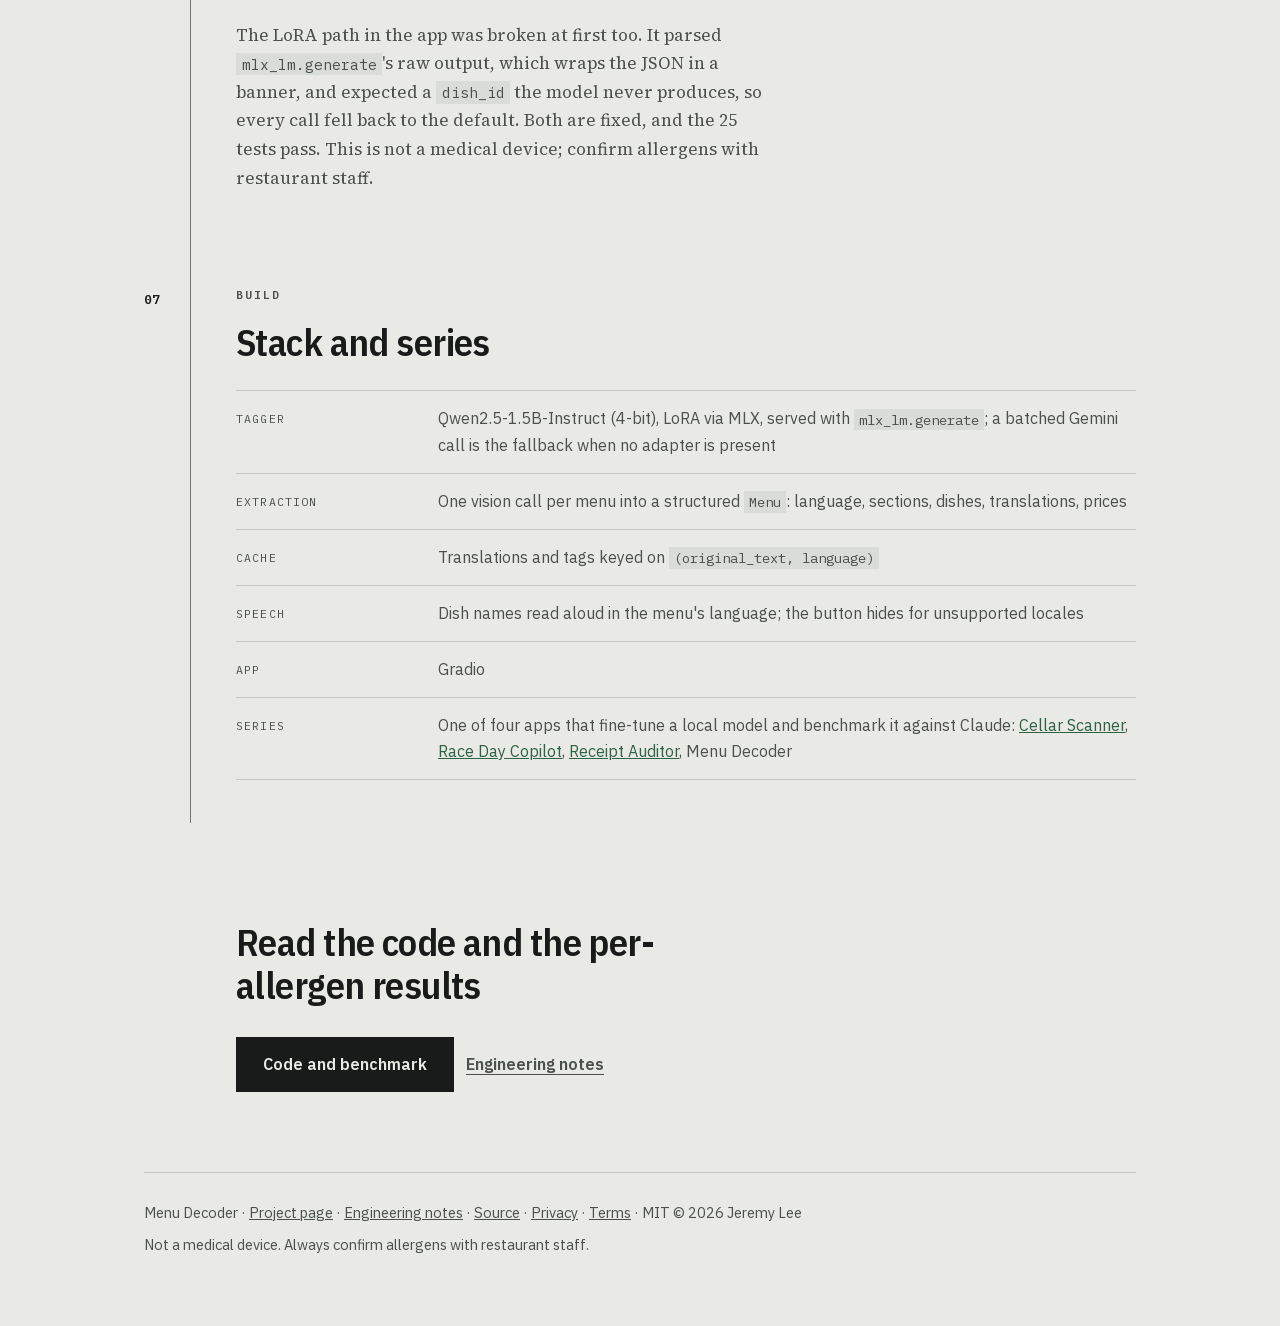
==== commit 1d551f43: "Measure the allergen guard: lexicon and Haiku second opinion around the LoRA On 60 adversarial dishe" ====
--- a/overview/index.html
+++ b/overview/index.html
@@ -3,11 +3,11 @@
 <head>
 <meta charset="utf-8" />
 <meta name="viewport" content="width=device-width, initial-scale=1, viewport-fit=cover" />
-<title>Menu Decoder: a 1.5B LoRA dish tagger benchmarked against Claude on 14 allergens</title>
-<meta name="description" content="Photograph a foreign-language menu and get each dish translated and tagged for cuisine, 14 EU allergens, spice and diet. A LoRA-tuned Qwen2.5-1.5B returns the full tag set from a dish name alone; Claude needs the schema in every prompt and, given it, catches more allergens." />
+<title>Menu Decoder: a 1.5B LoRA allergen tagger, a layered guard, and an adversarial test set</title>
+<meta name="description" content="Photograph a foreign-language menu and get each dish translated and tagged for cuisine, 14 EU allergens, spice and diet. A LoRA-tuned Qwen2.5-1.5B returns the full tag set from a dish name alone; An ingredient lexicon and a Haiku second opinion around it cut false-safe calls from 7.3% to 0.8% on 303 held-out dishes and hidden-allergen misses from 22 to 0 on 60 adversarial dishes." />
 <meta name="theme-color" content="#E9EAE6" />
 <meta property="og:title" content="Menu Decoder" />
-<meta property="og:description" content="A 1.5B fine-tune emits valid 14-allergen tags 100% of the time with no schema in the prompt. Claude with the schema still has the lower false-safe rate: 1.7% against 7.3%." />
+<meta property="og:description" content="A lexicon and a Haiku second opinion around a 1.5B LoRA tagger: false-safe allergen calls 7.3% to 0.8% on 303 held-out dishes, hidden-allergen misses 22 to 0 on 60 adversarial dishes, $0.18 per 1,000 dishes." />
 <meta property="og:type" content="article" />
 <meta property="og:url" content="https://lyhjeremy.github.io/menu-decoder/overview/" />
 <meta property="og:image" content="https://lyhjeremy.github.io/menu-decoder/og.png" />
@@ -355,6 +355,41 @@
   .glance dd b { font-weight: 600; }
   .glance dl > div.wide { grid-column: 1 / -1; }
   @media (max-width: 640px) { .glance dl { grid-template-columns: 1fr; } .glance dl > div { grid-template-columns: 1fr; } }
+
+  /* Guard section, 2026-11-13 */
+  #guard code { overflow-wrap: anywhere; }
+  .rg.gd .c small { display: block; font: 11.5px/1.3 var(--mono); color: var(--muted); margin-top: 3px; }
+  .gd-pick { display: flex; flex-wrap: wrap; gap: 8px; align-items: center; margin: 0 0 14px; font: 13px var(--mono); color: var(--ink2); }
+  .gd-pick select { font: 600 13px var(--mono); color: var(--ink); background: var(--paper); border: 1px solid var(--edge); padding: 7px 8px; max-width: 100%; min-width: 0; flex: 1 1 14rem; }
+  .gd-pick button { font: 600 12px/1 var(--mono); letter-spacing: .06em; text-transform: uppercase; padding: 9px 12px; background: transparent; color: var(--ink2); border: 1px solid var(--edge); cursor: pointer; }
+  .gd-pick button:hover { color: var(--ink); border-color: var(--ink); }
+  .gd-pick :focus-visible, .gd-pt :focus-visible { outline: 2px solid var(--accent); outline-offset: 2px; }
+  .gd-dish { font: 600 clamp(18px, 2.2vw, 22px)/1.25 var(--display); color: var(--ink); margin: 0 0 4px; }
+  .gd-meta { font: 13px/1.5 var(--mono); color: var(--muted); margin: 0 0 6px; }
+  .gd-basis { font: 14px/1.5 var(--sans); color: var(--ink2); margin: 0 0 12px; max-width: none; }
+  .gd-scroll { overflow-x: auto; }
+  .gd-t, .gd-pt { width: 100%; border-collapse: collapse; font: 13px/1.35 var(--mono); }
+  .gd-t th, .gd-pt th { font: 600 11px/1.3 var(--mono); letter-spacing: .08em; text-transform: uppercase; color: var(--muted); text-align: left; padding: 6px 8px; border-bottom: 1px solid var(--edge); }
+  .gd-t td, .gd-pt td { padding: 6px 8px; border-bottom: 1px solid var(--rule); vertical-align: top; color: var(--ink2); }
+  .gd-pt td:not(:first-child), .gd-pt th:not(:first-child) { text-align: right; font-variant-numeric: tabular-nums; }
+  .gd-t td.al { color: var(--ink); white-space: nowrap; }
+  .gd-t tr.hid td.al { font-weight: 600; }
+  .gd-t tr.hid td.al::before { content: ""; display: inline-block; width: 3px; height: 1em; background: var(--accent2); margin-right: 6px; vertical-align: -2px; }
+  .gd-t .lv-c { color: var(--accent2); font-weight: 600; }
+  .gd-t .lv-m { color: var(--ink); }
+  .gd-t .lv-n { color: var(--muted); }
+  .gd-t .up { color: var(--accent); font-weight: 600; }
+  .gd-t .miss { color: var(--accent2); font-weight: 600; text-decoration: underline; text-underline-offset: 2px; }
+  .gd-t td.why { font-family: var(--sans); font-size: 12.5px; min-width: 12rem; }
+  .gd-sum { font: 13.5px/1.5 var(--sans); color: var(--ink2); margin: 10px 0 0; max-width: none; }
+  .gd-sk { height: 14px; margin: 0 0 10px; background: var(--rule); }
+  .gd-sk--short { width: 55%; } .gd-sk--tall { height: 140px; }
+  @media (prefers-reduced-motion: no-preference) { .gd-sk { animation: gdsk 1.6s ease-in-out infinite; } }
+  @keyframes gdsk { 0%, 100% { opacity: 1 } 50% { opacity: .55 } }
+  .gd-h3 { font: 600 1.25rem/1.2 var(--display); color: var(--ink); margin: 34px 0 10px; }
+  .gd-next { margin: 0; padding-left: 1.2em; }
+  .gd-next li { margin: 0 0 6px; }
+  @media (max-width: 700px) { .rg.gd { grid-template-columns: repeat(4, minmax(0, 1fr)); } }
 </style>
 
 <div class="wrap">
@@ -364,8 +399,8 @@
   </header>
 
   <section class="hero">
-    <p class="kicker">Local LoRA fine-tune, benchmarked against Claude</p>
-    <h1>A 1.5B model tags dishes for 14 allergens with no schema in the prompt</h1>
+    <p class="kicker">Local LoRA fine-tune with a layered allergen guard</p>
+    <h1>A guard around a 1.5B allergen tagger takes false-safe calls from 7.3% to 0.8%</h1>
 
     <p class="hero-sub">
       Menu Decoder reads a photographed menu, translates each dish, and tags it
@@ -375,6 +410,13 @@
       the dish instead. Claude given the full schema catches more allergens
       than the fine-tune does, and misses fewer outright.
     </p>
+    <p class="hero-sub">
+      So the tagger now sits behind two more layers that can only add
+      warnings: an ingredient lexicon and a Claude Haiku second opinion asked
+      about the allergens still marked "not indicated". On 60 dishes built to
+      hide an allergen, the misses go from 22 to 0, for $0.18 per 1,000
+      dishes and more warnings.
+    </p>
 
     <div class="cta-row">
       <a class="btn btn-primary" href="https://github.com/lyhjeremy/menu-decoder">Code and benchmark</a>
@@ -382,16 +424,16 @@
     </div>
 
     <figure class="sheet glance" id="glance" style="margin-top:34px">
-      <div class="sheet-head"><span>At a glance</span><span>eval/benchmark.json, eval/raw_outputs.json</span></div>
+      <div class="sheet-head"><span>At a glance</span><span>eval/guardrails/results.json, eval/benchmark.json</span></div>
       <div class="sheet-body">
         <dl>
-          <div><dt>Task</dt><dd>From a bare <code>Dish: X.</code> prompt, write JSON tags for cuisine (15), 14 EU allergens, spice and diet</dd></div>
-          <div><dt>Eval set</dt><dd>303 dishes held out by dish family (101 families, 3 variants each), leakage-checked; Claude on a 100-dish subsample. Labels are Claude-generated and not yet human-checked</dd></div>
-          <div><dt>Baseline</dt><dd>Claude with the schema in its prompt: 79.2% allergen recall, 1.7% false-safe, 81.0% cuisine</dd></div>
-          <div><dt>Result</dt><dd>LoRA: 100% valid JSON, 99.3% cuisine, <b>69.3%</b> allergen recall, <b>7.3%</b> false-safe</dd></div>
-          <div><dt>Cost / dish</dt><dd>$0 per call on the laptop; schema-primed Claude <b>$0.056</b> API-equivalent ($56.02 per 1,000), from 25 dishes rerun on 2026-11-05 with the benchmark's prompt and CLI flags (<code>eval/claude_cost/</code>)</dd></div>
-          <div><dt>Latency</dt><dd>LoRA <b>6.5 s</b> median, 7.6 s p95 (n&nbsp;=&nbsp;303, model reloaded every call); Claude with schema <b>12.3 s</b>, 18.4 s p95 (n&nbsp;=&nbsp;100)</dd></div>
-          <div class="wide"><dt>Main failure</dt><dd>Rare allergens: it catches 0 of 11 sulphite dishes and 0 of 2 celery dishes, and calls 39.1% of the 23 mollusc dishes safe</dd></div>
+          <div><dt>Task</dt><dd>From a bare <code>Dish: X.</code> prompt, write JSON tags for cuisine (15), 14 EU allergens, spice and diet, and never call a dish clear of an allergen it has</dd></div>
+          <div><dt>Eval sets</dt><dd>303 held-out dishes (split by dish family, Claude-generated labels); 60 adversarial dishes that hide 123 allergens, labels model-drafted from standard recipes, frozen in <code>51c4ae3</code> before any run. Neither is human-checked</dd></div>
+          <div><dt>Baseline</dt><dd>LoRA alone: <b>7.3%</b> false-safe and 69.3% recall held-out; <b>22 of 123</b> hidden allergens missed adversarial. Claude with the schema: 1.7% false-safe on 100 held-out dishes</dd></div>
+          <div><dt>Result</dt><dd>LoRA + lexicon + Haiku: <b>0.8%</b> false-safe and 82.0% recall held-out; <b>0 of 123</b> missed adversarial (0, 0 and 1 over three Haiku runs)</dd></div>
+          <div><dt>Cost / dish</dt><dd>LoRA and lexicon $0; Haiku second opinion <b>$0.00018</b> API-equivalent ($0.18 per 1,000), against $0.056 for schema-primed Claude alone</dd></div>
+          <div><dt>Latency</dt><dd>LoRA <b>2.8 s</b> median, 3.1 s p95 with the model loaded (n&nbsp;=&nbsp;60, Apple M4); lexicon 0.04 ms; Haiku <b>13 s</b> per batch of ten dishes, 16.1 s p95 (n&nbsp;=&nbsp;31 calls)</dd></div>
+          <div class="wide"><dt>Main failure</dt><dd>More warnings: over-warning rises from 6.2% to 8.9% held-out and from 23.3% to 27.0% adversarial, much of it Haiku's "stock may contain soy". On one of three runs Haiku cleared hummus of sesame</dd></div>
         </dl>
       </div>
     </figure>
@@ -420,6 +462,134 @@
 
 <div class="wrap">
 <div class="route">
+
+  <section class="stop stop--key" id="guard">
+    <p class="eyebrow">Guardrails, added 2026-11-13</p>
+    <h2>Two cheap layers behind the tagger, measured on held-out and adversarial dishes</h2>
+    <p>
+      The fine-tune's misses were the reason to build a guard. Each layer
+      reads the same dish text and can only raise an allergen call
+      (<code>not_indicated</code> to <code>may</code> to <code>contains</code>),
+      never lower one, so a layer can only remove false-safe calls and the
+      price is extra warnings. The question was how many of each.
+    </p>
+    <div class="layers">
+      <div><span class="k">L1</span><span class="w">LoRA tagger</span><span>The fine-tune as benchmarked above. On the held-out set its saved outputs from <code>training/bench_tagger.py</code> are reused; on the adversarial set it was run again on this machine (Apple M4), model loaded once.</span></div>
+      <div><span class="k">L2</span><span class="w">Ingredient lexicon</span><span><code>src/allergen_lexicon.py</code>: 541 ingredient, sauce, stock and technique words in English and the menu languages, each mapped to its allergen (tahini to sesame, dashi to fish, <i>moules</i> to molluscs, a wine reduction to sulphites). No dish names, by rule. Matching folds accents and runs in 0.04&nbsp;ms a dish.</span></div>
+      <div><span class="k">L3</span><span class="w">Second opinion</span><span><code>src/allergen_guard.py</code>: Claude Haiku is shown each dish with the allergens still <code>not_indicated</code> and asked which ones its standard recipe usually or often has. Ten dishes per call. The reply must pass a pydantic schema and an id check, gets one retry, and if that fails every open allergen becomes <code>may</code>.</span></div>
+    </div>
+
+    <figure class="sheet" id="gd-table" style="margin-top:26px">
+      <div class="sheet-head"><span>False-safe and over-warning by layer</span><span>eval/guardrails/results.json</span></div>
+      <div class="sheet-body">
+        <div class="seg" role="group" aria-label="Eval set">
+          <button type="button" data-set="adv" aria-pressed="true">Adversarial, 60 dishes</button>
+          <button type="button" data-set="test" aria-pressed="false">Held-out, 303 dishes</button>
+        </div>
+        <div class="gd-set" data-set="adv">
+          <p class="sheet-title">On dishes built to hide an allergen, 22 misses become 0</p>
+          <p class="sheet-sub">123 hidden allergens across 60 dishes; rates here are slot counts. Over-warning is the share of the 634 allergen slots labeled not indicated that got a warning anyway.</p>
+          <div class="rg gd" role="table" aria-label="Adversarial set: recall, false-safe rate, over-warning and added cost per dish for each layer">
+            <div class="h h0" role="columnheader">Layer</div><div class="h" role="columnheader">Recall</div><div class="h" role="columnheader">False-safe</div><div class="h" role="columnheader">Over-warning</div><div class="h" role="columnheader">Adds per dish</div>
+            <div class="sys" role="rowheader">L1 LoRA<small>2.8 s median, 3.1 s p95, local</small></div>
+            <div class="c" role="cell">53.7%</div><div class="c bad" role="cell">17.9%<small>22 of 123</small></div><div class="c" role="cell">23.3%</div><div class="c" role="cell">$0</div>
+            <div class="sys" role="rowheader">L1 + L2 lexicon<small>0.007 ms</small></div>
+            <div class="c" role="cell">65.9%</div><div class="c" role="cell">8.9%<small>11 of 123</small></div><div class="c" role="cell">23.5%</div><div class="c" role="cell">$0</div>
+            <div class="sys last" role="rowheader">L1 + L2 + L3 Haiku<small>14.0 s per batch of 10, 17.4 s p95</small></div>
+            <div class="c lo last" role="cell">74.8%</div><div class="c lo last" role="cell">0.0%<small>0 of 123</small></div><div class="c last" role="cell">27.0%</div><div class="c last" role="cell">$0.00018</div>
+          </div>
+        </div>
+        <div class="gd-set" data-set="test" hidden>
+          <p class="sheet-title">On the held-out set, false-safe falls from 7.3% to 0.8%</p>
+          <p class="sheet-sub">Same metrics as the benchmark above (macro over allergens; counts are allergen slots). 658 slots labeled contains, 2,319 labeled not indicated.</p>
+          <div class="rg gd" role="table" aria-label="Held-out set: recall, false-safe rate, over-warning and added cost per dish for each layer">
+            <div class="h h0" role="columnheader">Layer</div><div class="h" role="columnheader">Recall</div><div class="h" role="columnheader">False-safe</div><div class="h" role="columnheader">Over-warning</div><div class="h" role="columnheader">Adds per dish</div>
+            <div class="sys" role="rowheader">L1 LoRA<small>saved run, 6.5 s with a model reload per dish</small></div>
+            <div class="c" role="cell">69.3%</div><div class="c bad" role="cell">7.3%<small>30 of 658</small></div><div class="c" role="cell">6.2%</div><div class="c" role="cell">$0</div>
+            <div class="sys" role="rowheader">L1 + L2 lexicon<small>0.04 ms</small></div>
+            <div class="c" role="cell">79.7%</div><div class="c" role="cell">4.5%<small>17 of 658</small></div><div class="c" role="cell">7.2%</div><div class="c" role="cell">$0</div>
+            <div class="sys" role="rowheader">L1 + L2 + L3 Haiku<small>13.0 s per batch of 10, 16.1 s p95</small></div>
+            <div class="c lo" role="cell">82.0%</div><div class="c lo" role="cell">0.8%<small>2 of 658</small></div><div class="c" role="cell">8.9%</div><div class="c" role="cell">$0.00018</div>
+            <div class="sys last" role="rowheader">Claude with schema, alone<small>100-dish subsample, 13.4 s per dish</small></div>
+            <div class="c cl last" role="cell">79.2%</div><div class="c cl last" role="cell">1.7%<small>3 of 229</small></div><div class="c last" role="cell">3.3%</div><div class="c last" role="cell">$0.056</div>
+          </div>
+          <p class="sheet-sub" style="margin:12px 0 0">On the same 100 dishes Claude saw, the three layers score 81.3% recall and 0.3% false-safe (1 of 229) at 9.2% over-warning.</p>
+        </div>
+      </div>
+      <figcaption class="sheet-foot">Costs are API-equivalent, as reported by the Claude CLI (<code>total_cost_usd</code>); the runs used a subscription. Haiku: 31 calls for the held-out set, $0.055 in all; 6 calls for the adversarial set, $0.011. Adversarial recall and false-safe count only the hidden allergens each dish was built around. Run with <code>python eval/guardrails/run_guard.py</code>.</figcaption>
+    </figure>
+
+    <p style="margin-top:26px">
+      The adversarial set (<code>eval/guardrails/adversarial_set.json</code>,
+      frozen in commit <code>51c4ae3</code> before any guard run) is 60 dishes
+      whose name or description never says the allergen: <i>Moules
+      Marini&egrave;res</i>, <i>Tremo&ccedil;os</i>, <i>蚝油芥兰</i>, a
+      Caesar salad, a ragù with its soffritto and wine. I drafted it with a
+      model from standard recipes, one recipe note per dish; nobody has
+      checked the labels by hand. Pick a dish to see what each layer did.
+    </p>
+
+    <figure class="sheet" id="gd-insp">
+      <div class="sheet-head"><span>Dish inspector, adversarial set</span><span>overview/guard.json</span></div>
+      <div class="sheet-body">
+        <div class="gd-pick">
+          <label for="gd-dish">Dish</label>
+          <select id="gd-dish" disabled><option>Loading 60 dishes</option></select>
+          <button type="button" id="gd-prev" aria-label="Previous dish">Prev</button>
+          <button type="button" id="gd-next" aria-label="Next dish">Next</button>
+        </div>
+        <div id="gd-card" aria-live="polite">
+          <div class="gd-sk" aria-hidden="true"></div><div class="gd-sk gd-sk--short" aria-hidden="true"></div><div class="gd-sk gd-sk--tall" aria-hidden="true"></div>
+        </div>
+      </div>
+      <figcaption class="sheet-foot">Labels are model-drafted from the recipe note shown. Hidden allergens (the ones the dish was built to hide) are marked with a bar. Reasons are Haiku's own words from its run-1 reply; lexicon reasons are the matched words. Levels: contains, may, not indicated.</figcaption>
+    </figure>
+
+    <figure class="sheet" id="gd-per" style="margin-top:26px">
+      <div class="sheet-head"><span>Per allergen, false-safe slots by layer</span><span>overview/guard.json</span></div>
+      <div class="sheet-body">
+        <div class="seg" role="group" aria-label="Eval set for the per-allergen table">
+          <button type="button" data-pset="adversarial" aria-pressed="true">Adversarial</button>
+          <button type="button" data-pset="test" aria-pressed="false">Held-out</button>
+        </div>
+        <div class="gd-scroll">
+          <table class="gd-pt">
+            <thead><tr><th scope="col">Allergen</th><th scope="col">n contains</th><th scope="col">L1 misses</th><th scope="col">+ L2</th><th scope="col">+ L3</th><th scope="col">Recall L1 to L3</th></tr></thead>
+            <tbody id="gd-pt-body"><tr><td colspan="6"><div class="gd-sk" aria-hidden="true"></div></td></tr></tbody>
+          </table>
+        </div>
+      </div>
+      <figcaption class="sheet-foot">A miss is a slot labeled contains that the guard left at not indicated. The lexicon takes sulphites from 0% to 81.8% recall on the held-out set because the dish descriptions name wine or sherry; the LoRA had answered <code>may</code> on every one.</figcaption>
+    </figure>
+
+    <h3 class="gd-h3">Error analysis: what each layer caught, and what it cost</h3>
+    <dl class="specs">
+      <div class="spec"><dt>Lexicon catches</dt><dd>Translated ingredient words the LoRA read past: <i>gambas</i> (crustaceans), <i>calamares a la romana</i> (molluscs), <i>marisco</i>, <i>tonnato</i> (fish), <i>shorshe</i> (mustard), <i>nogada</i> (nuts), and both lupin dishes, <i>tremoços</i> and <i>altramuces</i>. 11 of the 22 adversarial misses.</dd></div>
+      <div class="spec"><dt>Haiku catches</dt><dd>Recipe knowledge that a word list cannot hold without naming dishes: anchovy in a Caesar dressing, tahini in hummus, walnuts in a Waldorf, almonds and sesame in mole poblano, celery in gumbo and minestrone, the egg wash on tonkatsu. The other 11.</dd></div>
+      <div class="spec"><dt>Misses left</dt><dd>Held-out, two slots: eggs in <i>陳皮欖角蒸鯪魚球</i>, dace fish balls whose description lists no egg, and mustard in <i>undhiyu</i>. Both labels come from the synthetic generator and are arguable; neither layer flagged them.</dd></div>
+      <div class="spec"><dt>Run to run</dt><dd>Three Haiku runs on the adversarial set agreed on 484 of 514 open allergen slots (94.2%). Run 3 cleared <i>Hummus</i> of sesame, so the hidden false-safe rate across runs was 0.0%, 0.0% and 0.8%. One run is not enough to trust the zero.</dd></div>
+      <div class="spec"><dt>False alarms</dt><dd>The lexicon maps the Thai word <i>kung</i> (shrimp) and so warns about crustaceans on Kung Pao chicken. Haiku added 22 warnings on slots labeled not indicated, most of them "stock may contain soy" (coq au vin, bordelaise, risotto) or "frying oil may be peanut oil" (calamares).</dd></div>
+      <div class="spec"><dt>A draft label that is wrong</dt><dd>Haiku called eggs <code>contains</code> on chiles en nogada because the chiles are often battered (<i>capeados</i>). The draft label says not indicated. Haiku is probably right, which is why the set ships with <code>eval/guardrails/labeling_sheet.csv</code>, 840 rows for a person to check.</dd></div>
+      <div class="spec"><dt>Harness bug</dt><dd>On the first adversarial run Haiku copied the example id <code>d1</code> for every dish in two of six batches, both retries failed, and the fail-closed fallback warned on everything. The request now numbers dishes <code>d1</code> to <code>d10</code> (commit <code>6fdaf67</code>); the bad run is kept in <code>outputs/superseded/</code>.</dd></div>
+      <div class="spec"><dt>Sonnet instead</dt><dd>As the second opinion, Sonnet also reached 0 hidden misses, but over-warned on 32.2% of slots and cost $0.0021 a dish, 12 times Haiku.</dd></div>
+    </dl>
+    <p>
+      One caveat on the lexicon's adversarial number: the same agent wrote the
+      lexicon and the adversarial dishes, so its 11 catches there are
+      optimistic. The held-out result (30 misses down to 17) is the cleaner
+      measure of the lexicon, and Haiku never saw any label.
+    </p>
+
+    <h3 class="gd-h3">What I would do next</h3>
+    <ul class="gd-next">
+      <li>Have a person fill in the labeling sheet, then rescore; the chiles en nogada row already says some labels will move.</li>
+      <li>Count the usability cost directly: how many dishes each layer removes from a diner's safe list, per allergen.</li>
+      <li>Run the second opinion five times on the adversarial set and flag a slot if any run flags it, to see whether the hummus miss goes away and what it does to over-warning.</li>
+      <li>Fold Haiku's flags back into the LoRA's training data, so the cheap local model learns the hidden allergens itself.</li>
+      <li>Test on photographed menus, where the dish text comes out of OCR and is messier than any synthetic prompt.</li>
+    </ul>
+  </section>
+
 
   <section class="stop stop--key">
     <p class="eyebrow">Benchmark</p>
@@ -557,6 +727,13 @@
     <p class="eyebrow">Limitations</p>
     <h2>Labels from Claude, no human check yet</h2>
     <p>
+      The adversarial set's labels were drafted by a model too, from the
+      recipe notes in the file, and the agent that drafted them also wrote the
+      lexicon. <code>eval/guardrails/labeling_sheet.csv</code> lists all 840
+      dish and allergen slots with blank reviewer columns for a person to fill
+      in.
+    </p>
+    <p>
       Every label in the benchmark was generated by Claude, and Claude is
       also one of the systems being scored. The spec requires a human
       spot-check of about 60 dishes stratified across cuisines; it has not
@@ -574,7 +751,7 @@
       The LoRA path in the app was broken at first too. It parsed
       <code>mlx_lm.generate</code>'s raw output, which wraps the JSON in a
       banner, and expected a <code>dish_id</code> the model never produces,
-      so every call fell back to the default. Both are fixed and the 10 tests
+      so every call fell back to the default. Both are fixed, and the 25 tests
       pass. This is not a medical device; confirm allergens with restaurant
       staff.
     </p>
@@ -689,5 +866,78 @@
   run();
 })();
 </script>
+
+<script>
+(function () {
+  /* Guard section: set toggle for the layer table (static numbers from eval/guardrails/results.json). */
+  var seg = document.querySelector("#gd-table .seg");
+  seg.querySelectorAll("button").forEach(function (b) {
+    b.addEventListener("click", function () {
+      seg.querySelectorAll("button").forEach(function (o) { o.setAttribute("aria-pressed", o === b ? "true" : "false"); });
+      document.querySelectorAll("#gd-table .gd-set").forEach(function (s) { s.hidden = s.getAttribute("data-set") !== b.getAttribute("data-set"); });
+    });
+  });
+
+  /* Dish inspector and per-allergen table: overview/guard.json, written by eval/guardrails/export_web.py. */
+  var LV = { c: "contains", m: "may", n: "not indicated" };
+  var sel = document.getElementById("gd-dish"), card = document.getElementById("gd-card");
+  var esc = function (s) { return String(s).replace(/[&<>"]/g, function (ch) { return { "&": "&amp;", "<": "&lt;", ">": "&gt;", '"': "&quot;" }[ch]; }); };
+  function cell(code, prev, miss) {
+    var cls = "lv-" + code + (prev && code !== prev ? " up" : "") + (miss ? " miss" : "");
+    return '<td class="' + cls + '">' + LV[code] + "</td>";
+  }
+  function show(G, i) {
+    var d = G.dishes[i], rows = [], raised = 0, missed = 0;
+    G.allergens.forEach(function (a, k) {
+      var t = d.truth[k], l1 = d.l1[k], l2 = d.l2[k], l3 = d.l3[k];
+      var hid = d.hidden.indexOf(a) >= 0, why = "";
+      if (l2 !== l1) why = "lexicon: " + (d.lex[a] || []).join(", ");
+      else if (l3 !== l2) why = "Haiku: " + (d.why[a] || "");
+      if (l3 !== l1) raised++;
+      var miss = t === "c" && l3 === "n";
+      if (miss) missed++;
+      if (t === "n" && l1 === "n" && l3 === "n" && !hid) return; /* nothing to see on this allergen */
+      rows.push('<tr class="' + (hid ? "hid" : "") + '"><td class="al">' + a + (hid ? " (hidden)" : "") + "</td>" +
+        '<td class="lv-' + t + '">' + LV[t] + "</td>" + cell(l1) + cell(l2, l1) + cell(l3, l2, miss) +
+        '<td class="why">' + esc(why) + "</td></tr>");
+    });
+    card.innerHTML = '<p class="gd-dish">' + esc(d.dish) + "</p>" +
+      '<p class="gd-meta">' + esc(d.trap) + " &middot; hides " + esc(d.hidden.join(", ")) + "</p>" +
+      '<p class="gd-basis">Recipe note: ' + esc(d.basis) + "</p>" +
+      '<div class="gd-scroll"><table class="gd-t"><thead><tr><th scope="col">Allergen</th><th scope="col">Label</th><th scope="col">L1 LoRA</th><th scope="col">+ L2</th><th scope="col">+ L3</th><th scope="col">Raised by</th></tr></thead><tbody>' +
+      rows.join("") + "</tbody></table></div>" +
+      '<p class="gd-sum">' + (missed ? missed + " labeled allergen" + (missed > 1 ? "s" : "") + " still not indicated after all three layers. " : "No labeled allergen left at not indicated. ") +
+      raised + " call" + (raised === 1 ? "" : "s") + " raised by layers 2 and 3. Allergens that every layer left at not indicated, as labeled, are not listed.</p>";
+  }
+  function perTable(G, set) {
+    var P = G.per_allergen[set];
+    var f = function (v) { return v === null ? "&ndash;" : v.toFixed(1) + "%"; };
+    document.getElementById("gd-pt-body").innerHTML = G.allergens.map(function (a) {
+      var l1 = P.L1[a], l2 = P.L2[a], l3 = P.L3[a];
+      return "<tr><td>" + a + "</td><td>" + l1[0] + "</td><td>" + l1[1] + "</td><td>" + l2[1] + "</td><td>" + l3[1] + "</td><td>" + f(l1[2]) + " to " + f(l3[2]) + "</td></tr>";
+    }).join("");
+  }
+  fetch("guard.json").then(function (r) { return r.json(); }).then(function (G) {
+    sel.innerHTML = G.dishes.map(function (d, i) { return '<option value="' + i + '">' + esc(d.dish) + "</option>"; }).join("");
+    sel.disabled = false;
+    var start = Math.max(0, G.dishes.findIndex(function (d) { return d.id === "hummus"; }));
+    sel.value = String(start); show(G, start);
+    sel.addEventListener("change", function () { show(G, +sel.value); });
+    var step = function (k) { var i = (+sel.value + k + G.dishes.length) % G.dishes.length; sel.value = String(i); show(G, i); };
+    document.getElementById("gd-prev").addEventListener("click", function () { step(-1); });
+    document.getElementById("gd-next").addEventListener("click", function () { step(1); });
+    perTable(G, "adversarial");
+    var ps = document.querySelector("#gd-per .seg");
+    ps.querySelectorAll("button").forEach(function (b) {
+      b.addEventListener("click", function () {
+        ps.querySelectorAll("button").forEach(function (o) { o.setAttribute("aria-pressed", o === b ? "true" : "false"); });
+        perTable(G, b.getAttribute("data-pset"));
+      });
+    });
+  }).catch(function () {
+    card.innerHTML = '<p class="gd-basis">Could not load guard.json. The same data is in eval/guardrails/outputs/scored_adversarial.json in the repo.</p>';
+  });
+})();
+</script>
 </body>
 </html>
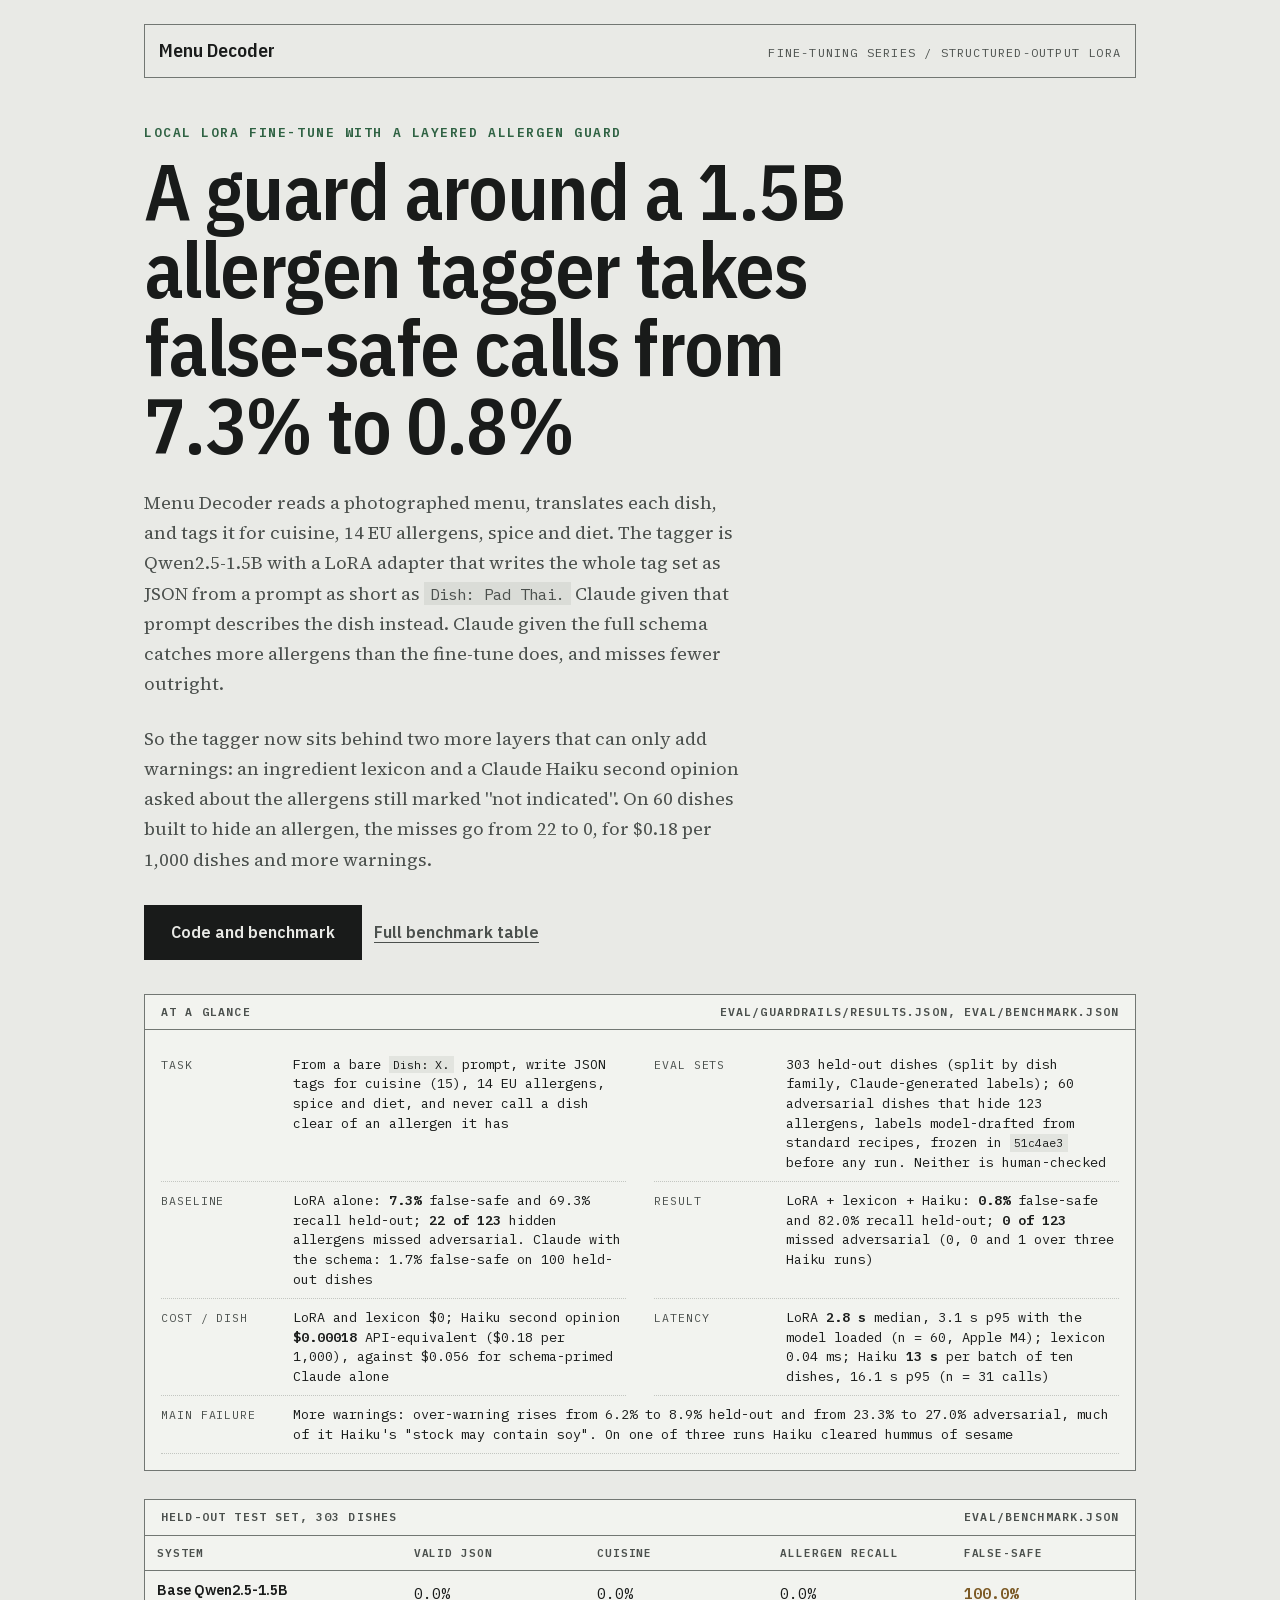
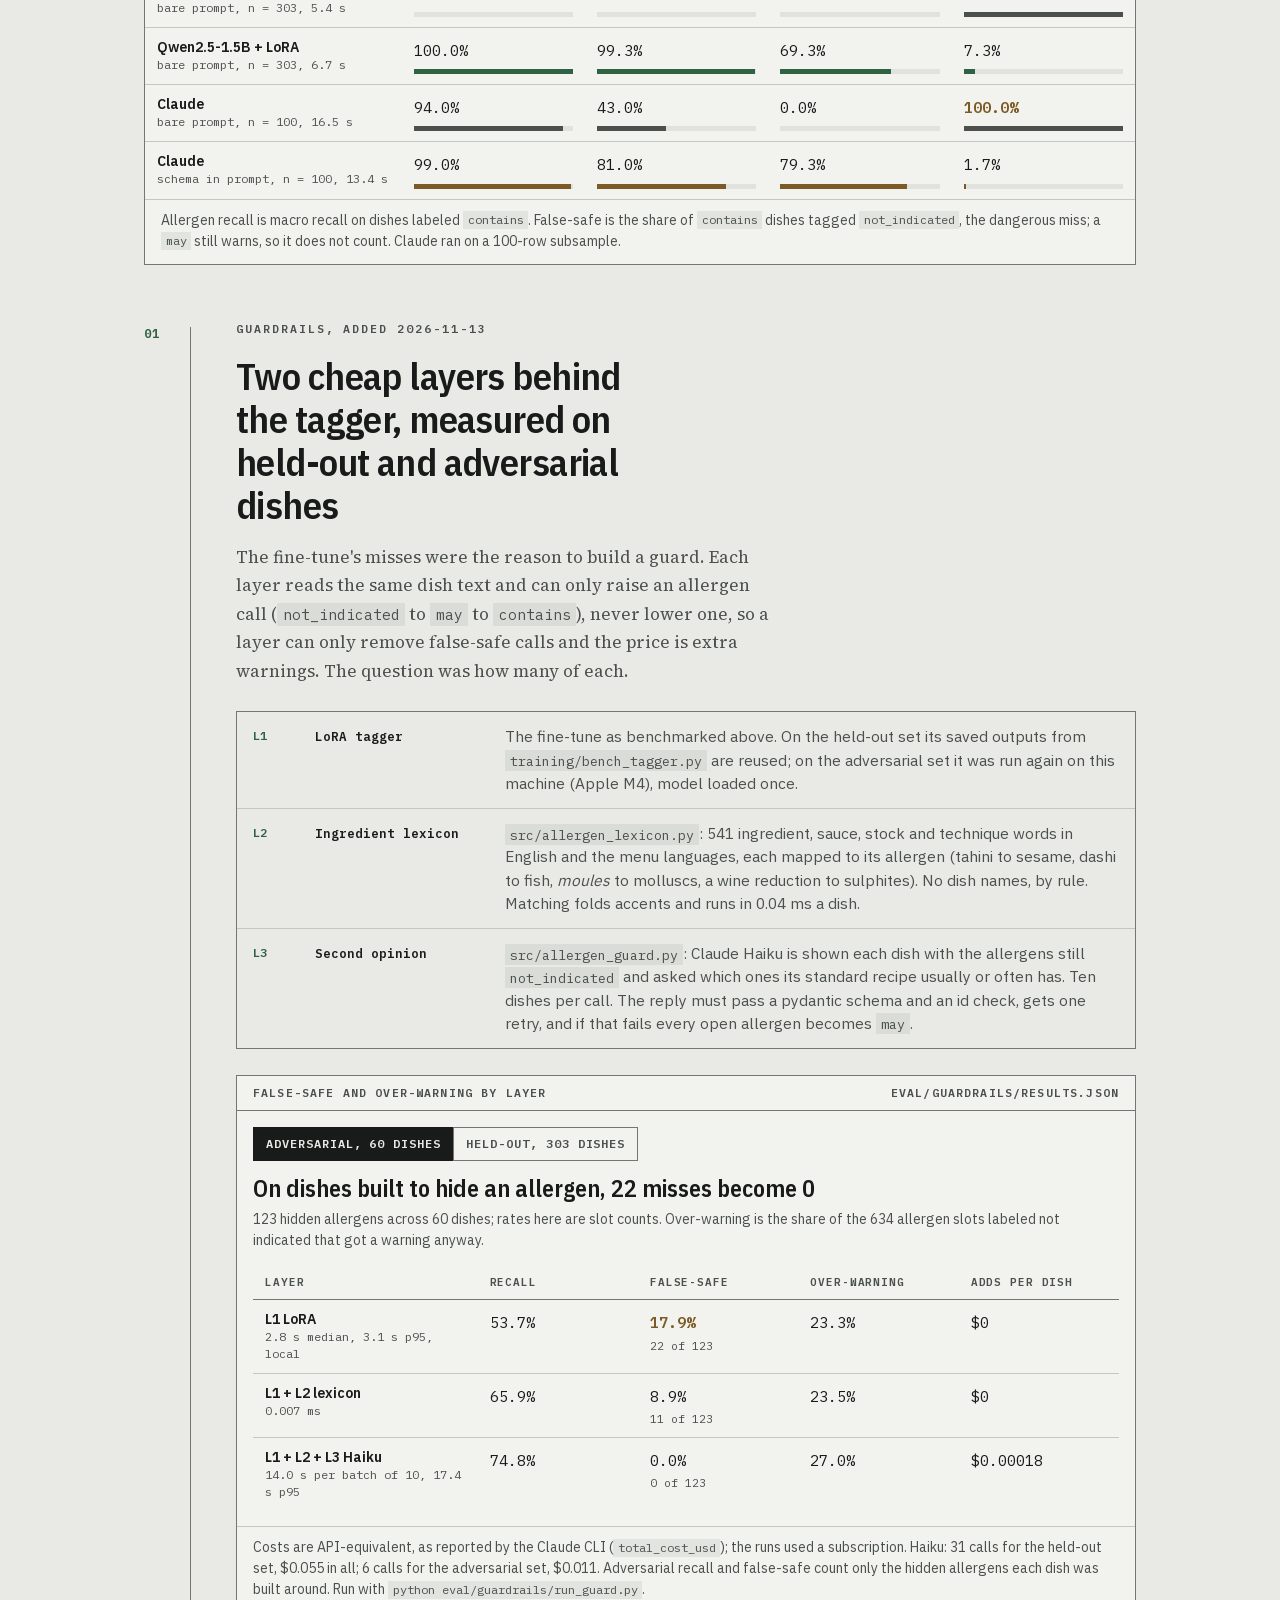
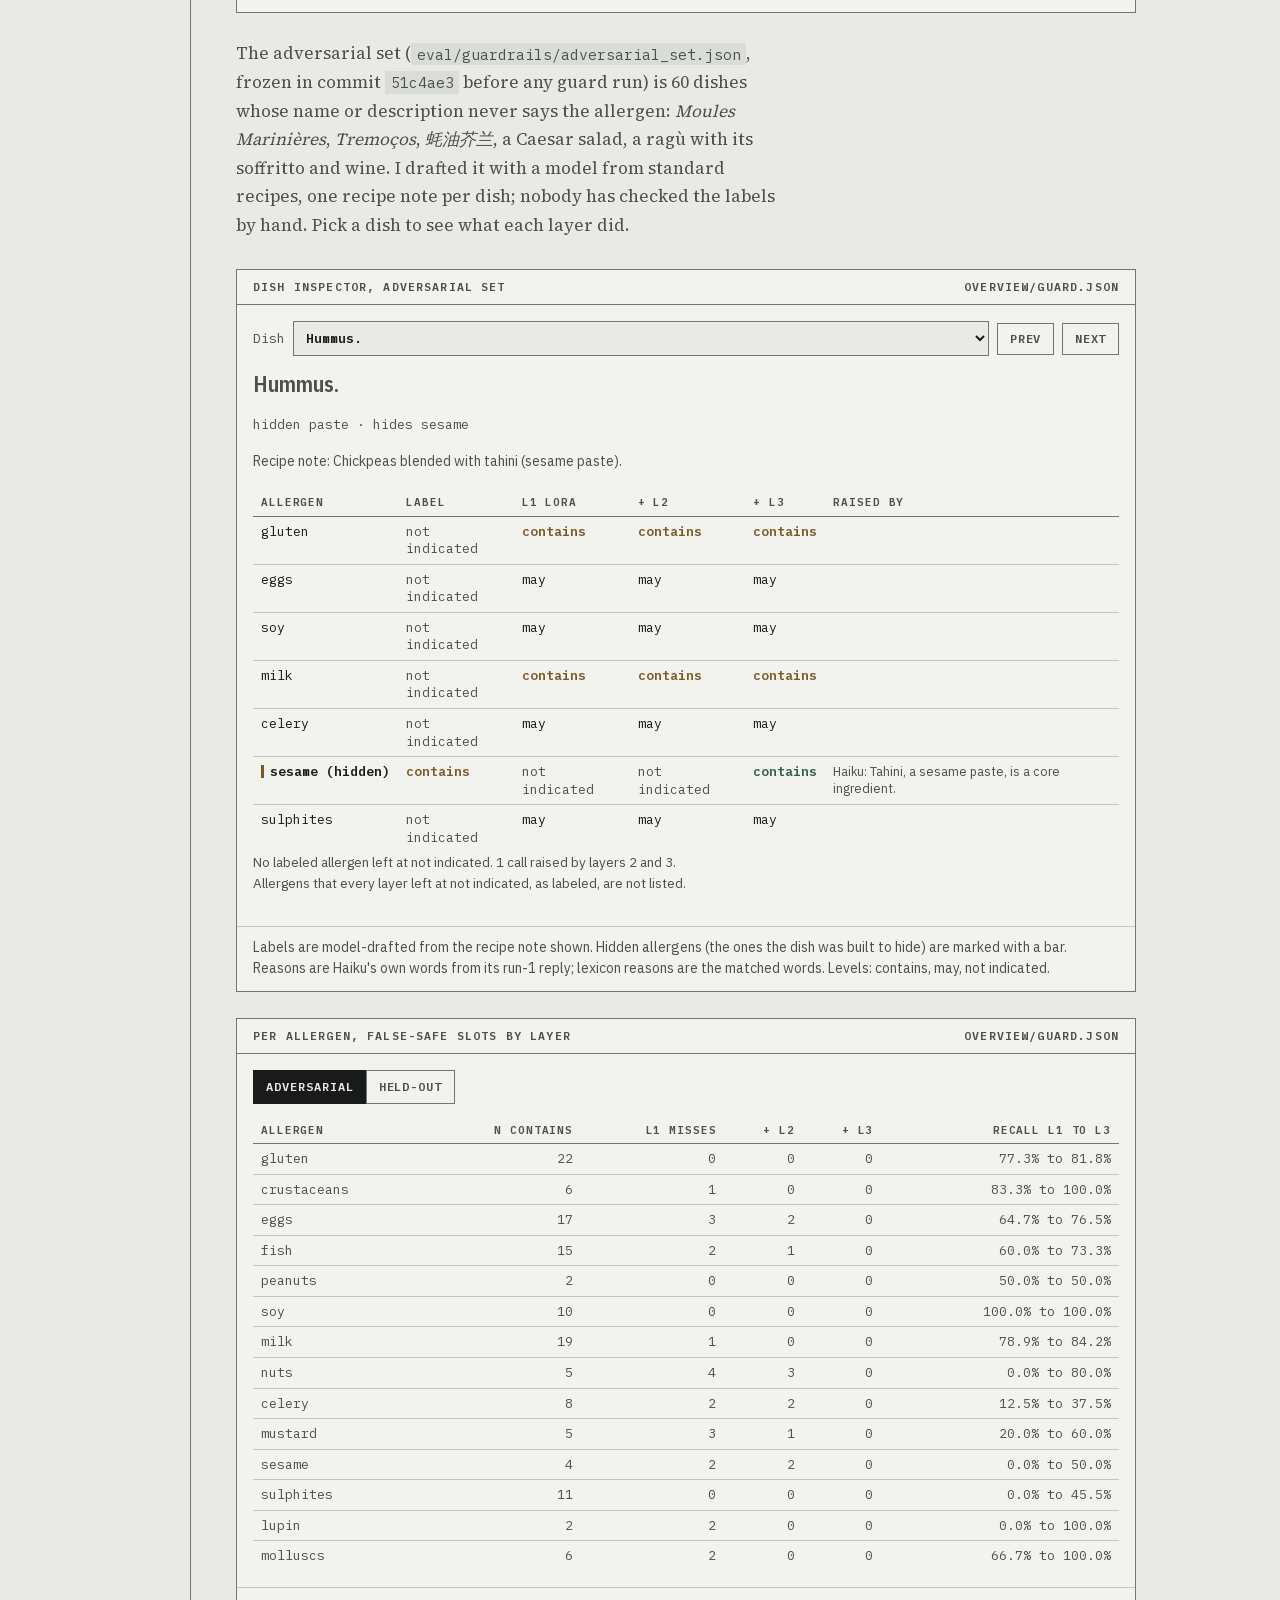
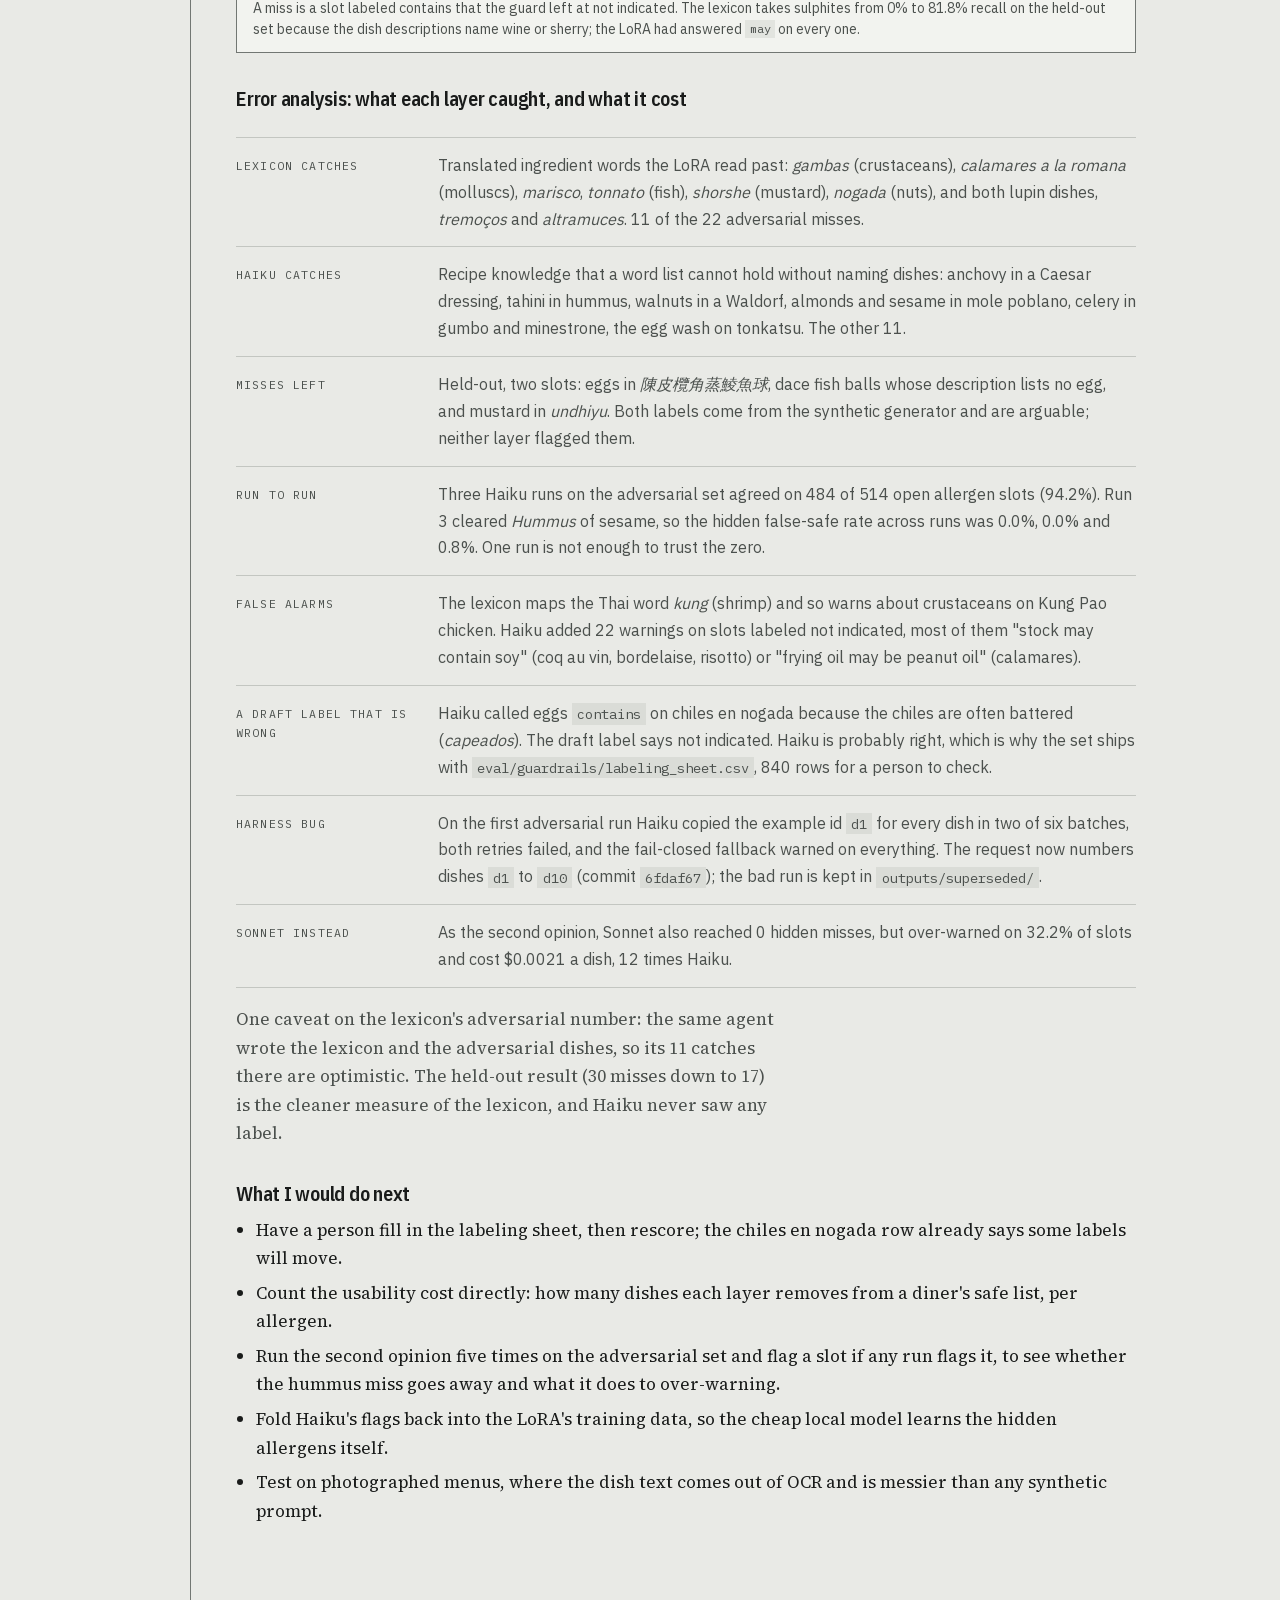
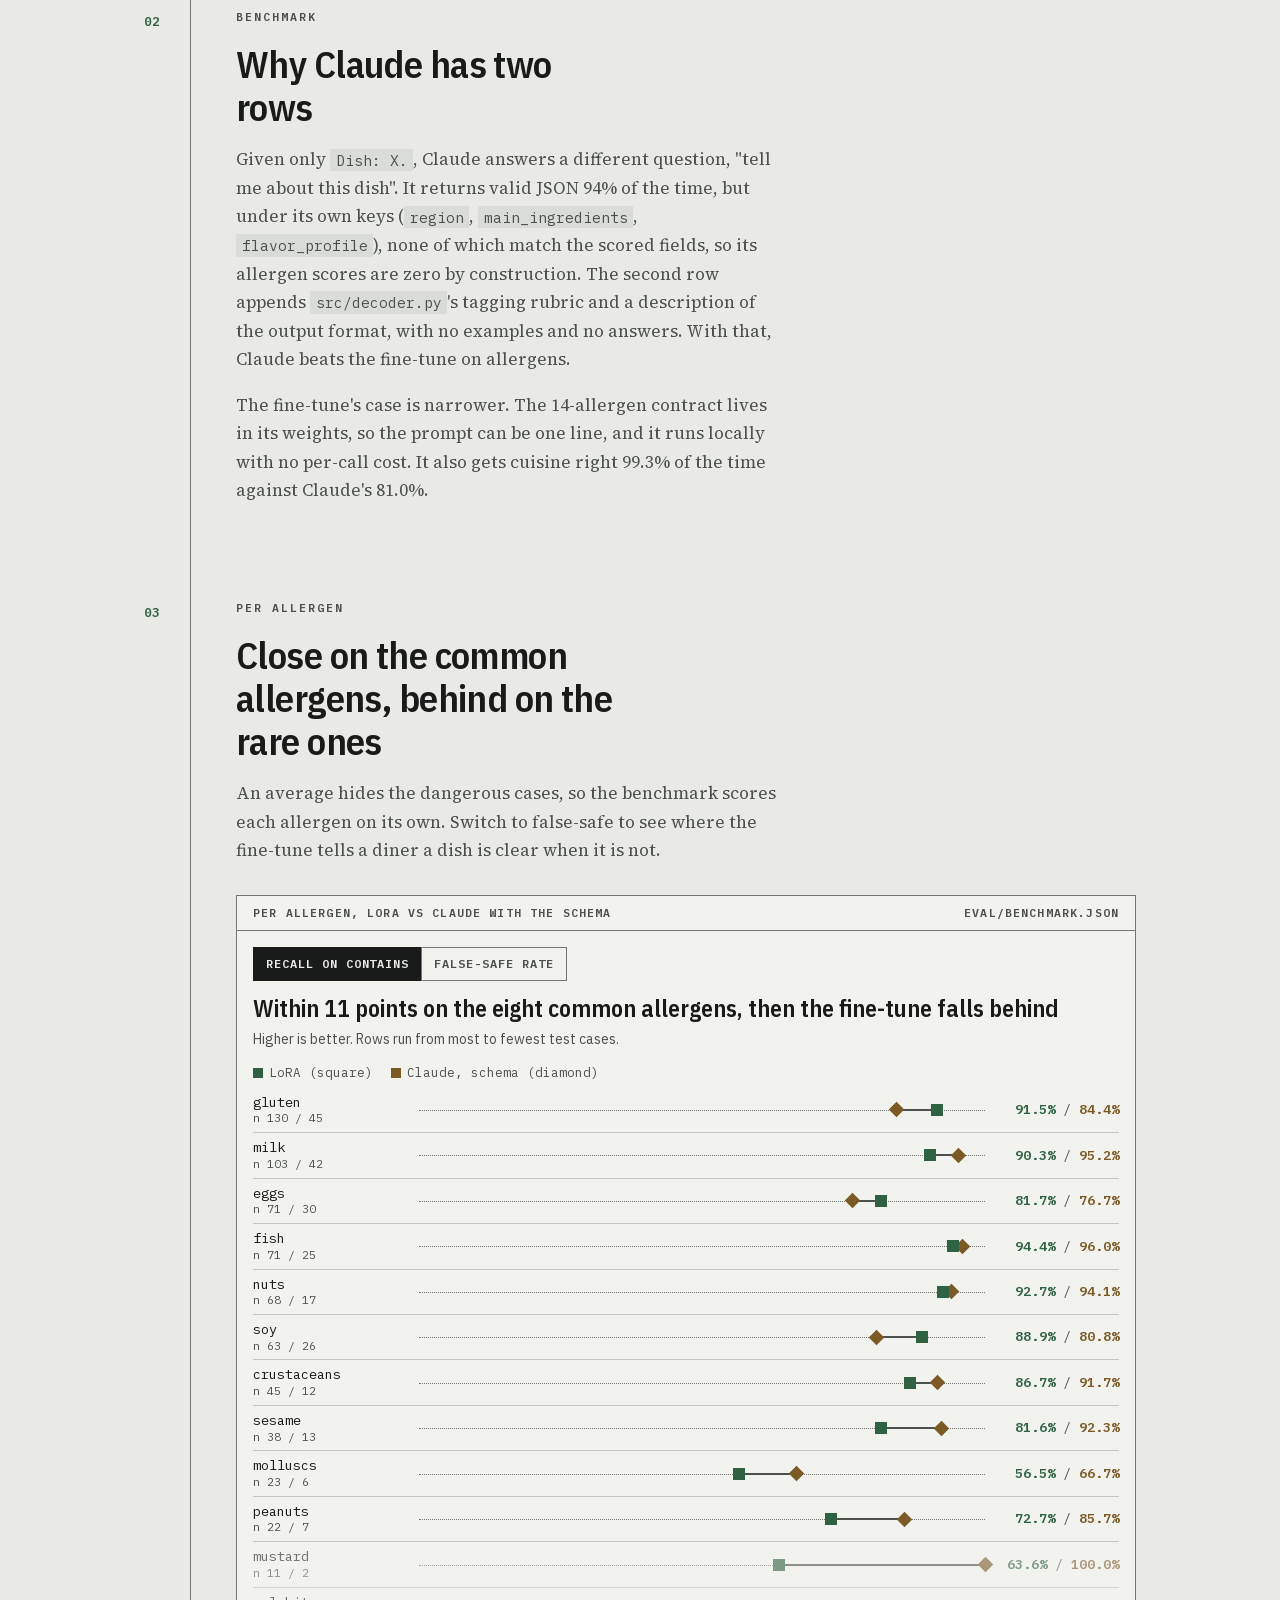
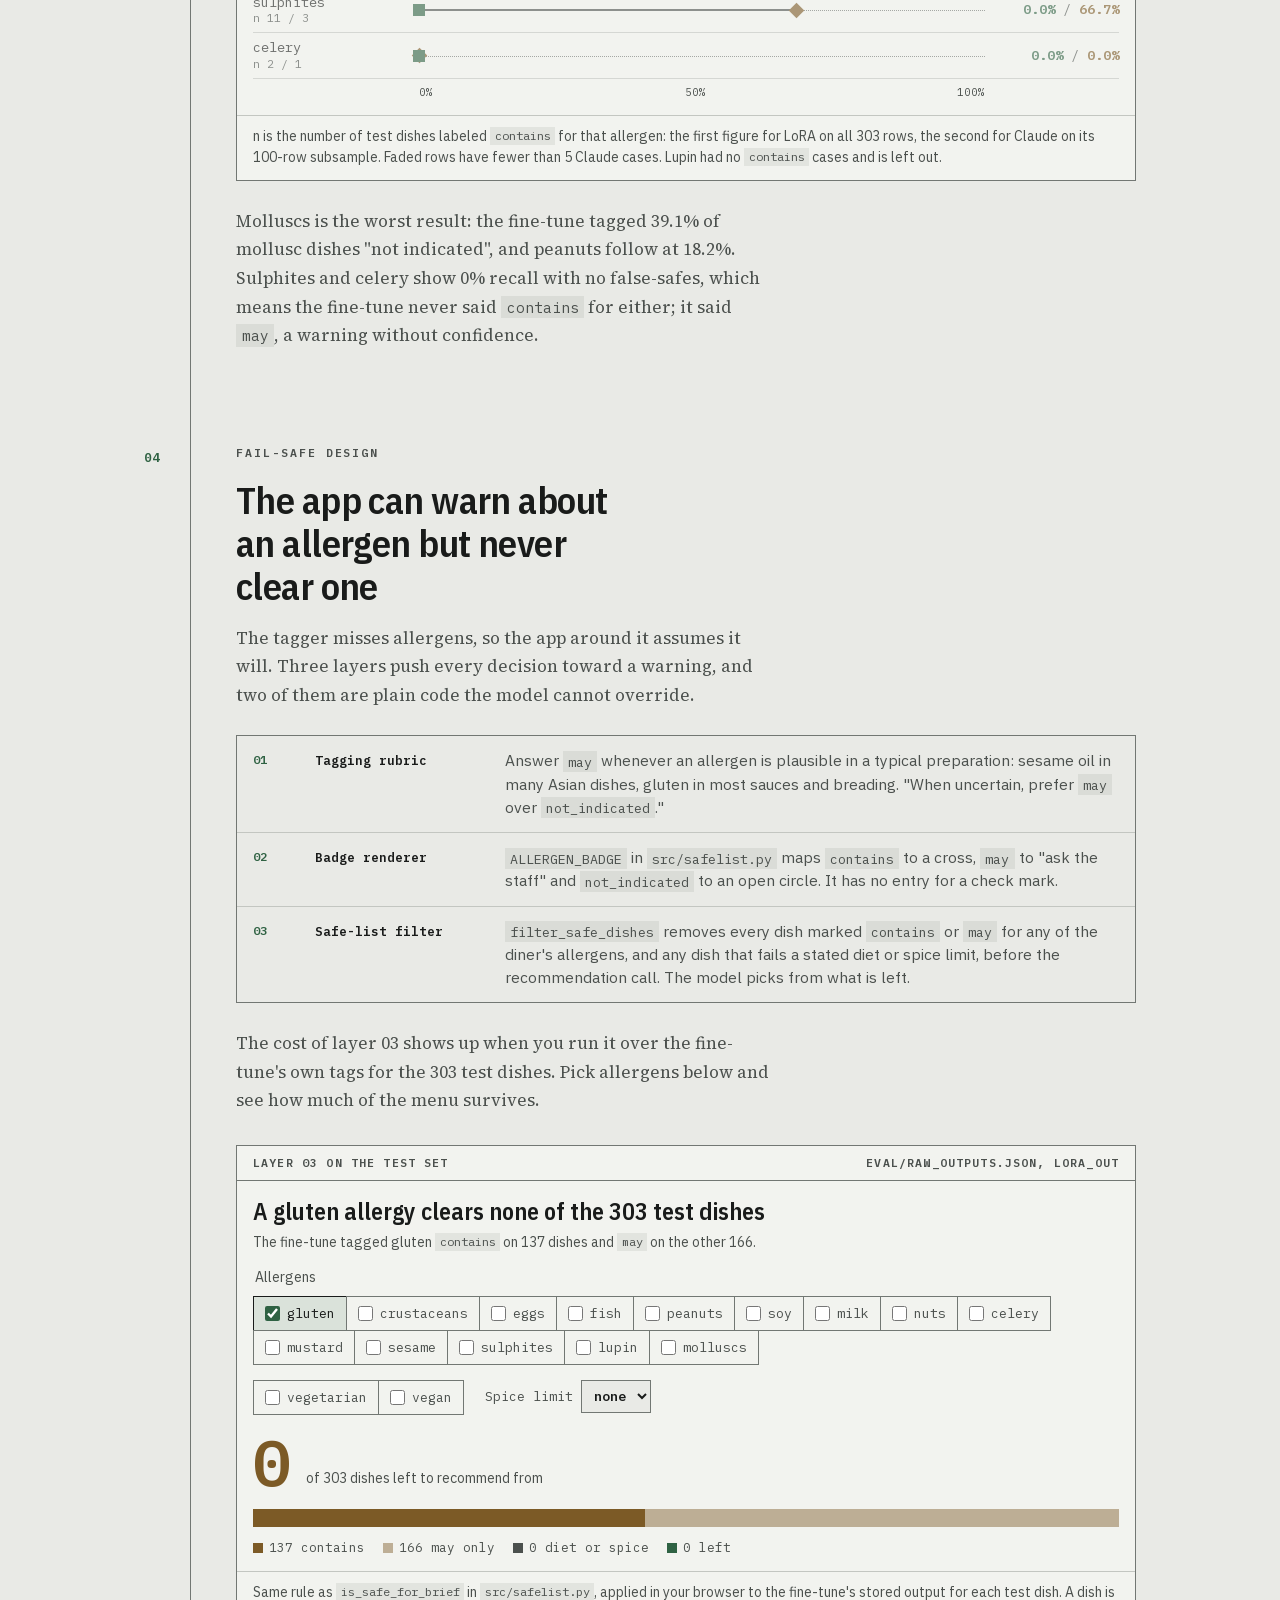
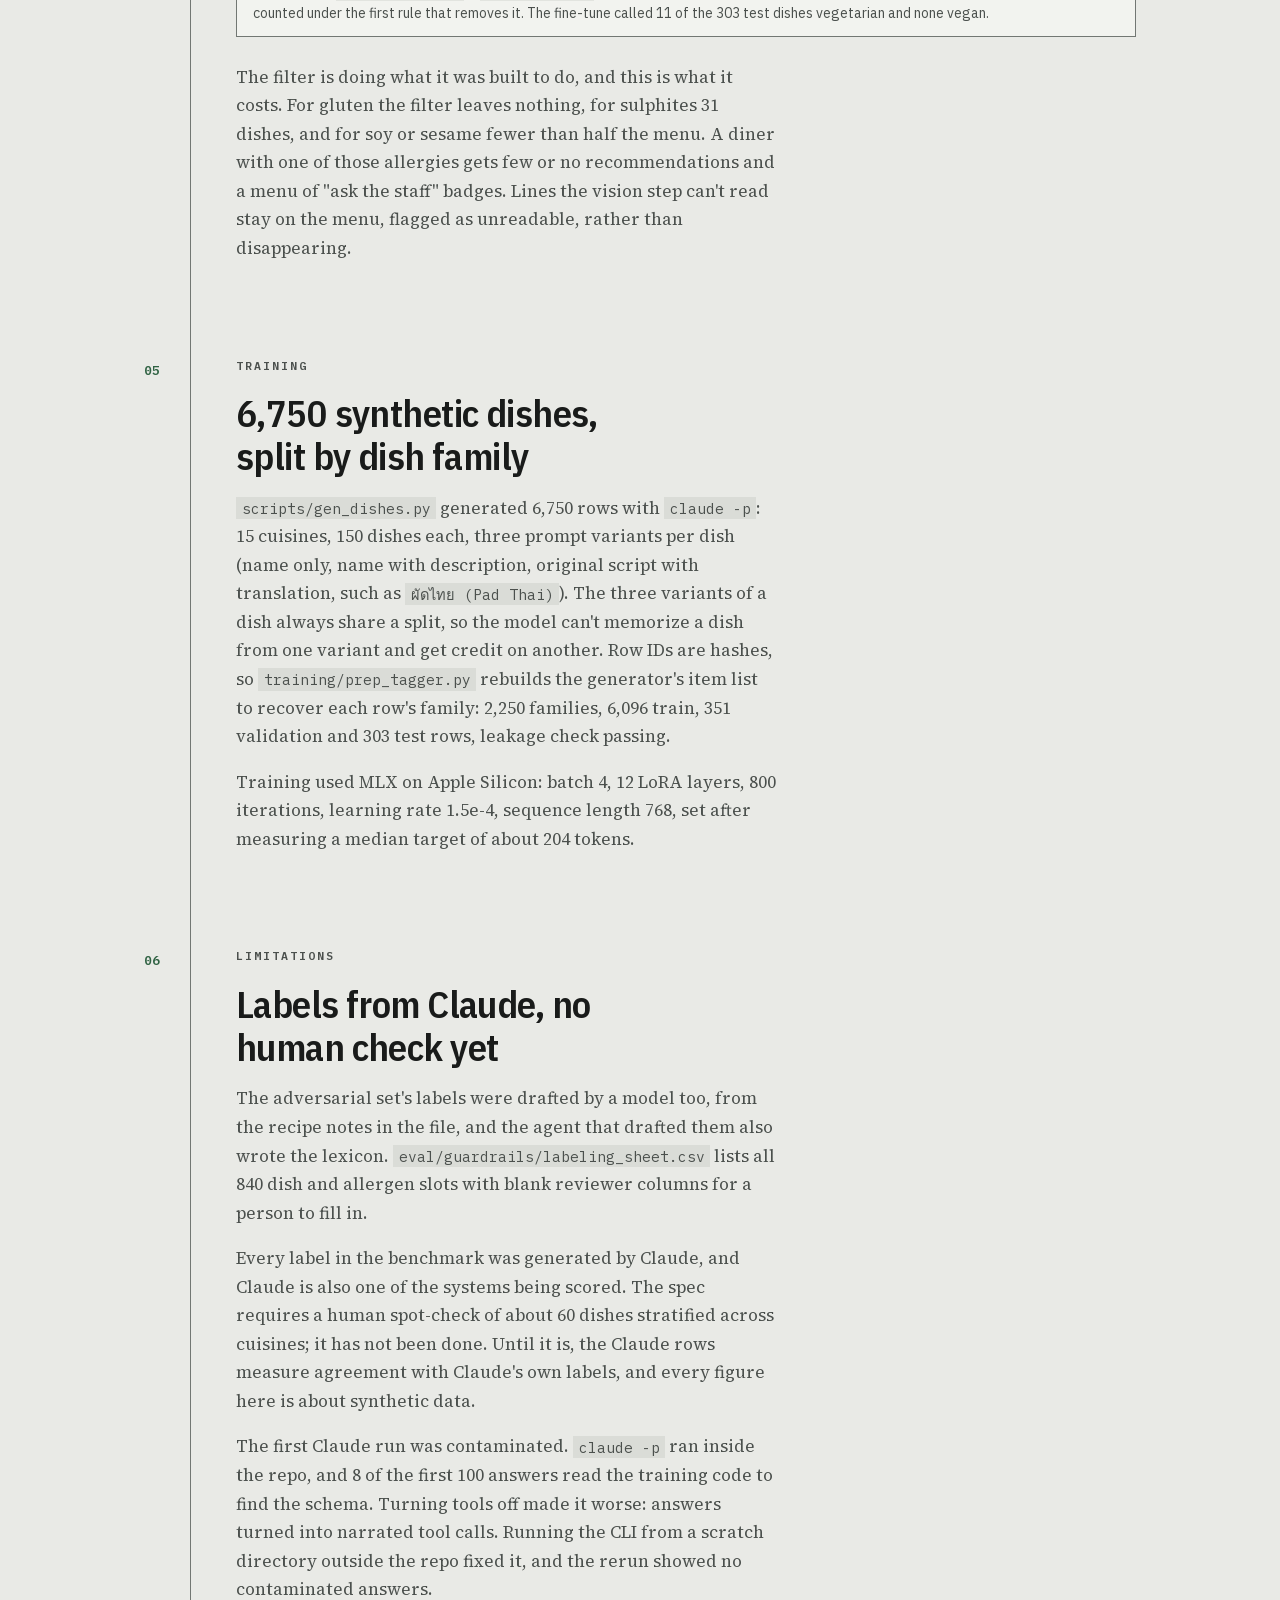
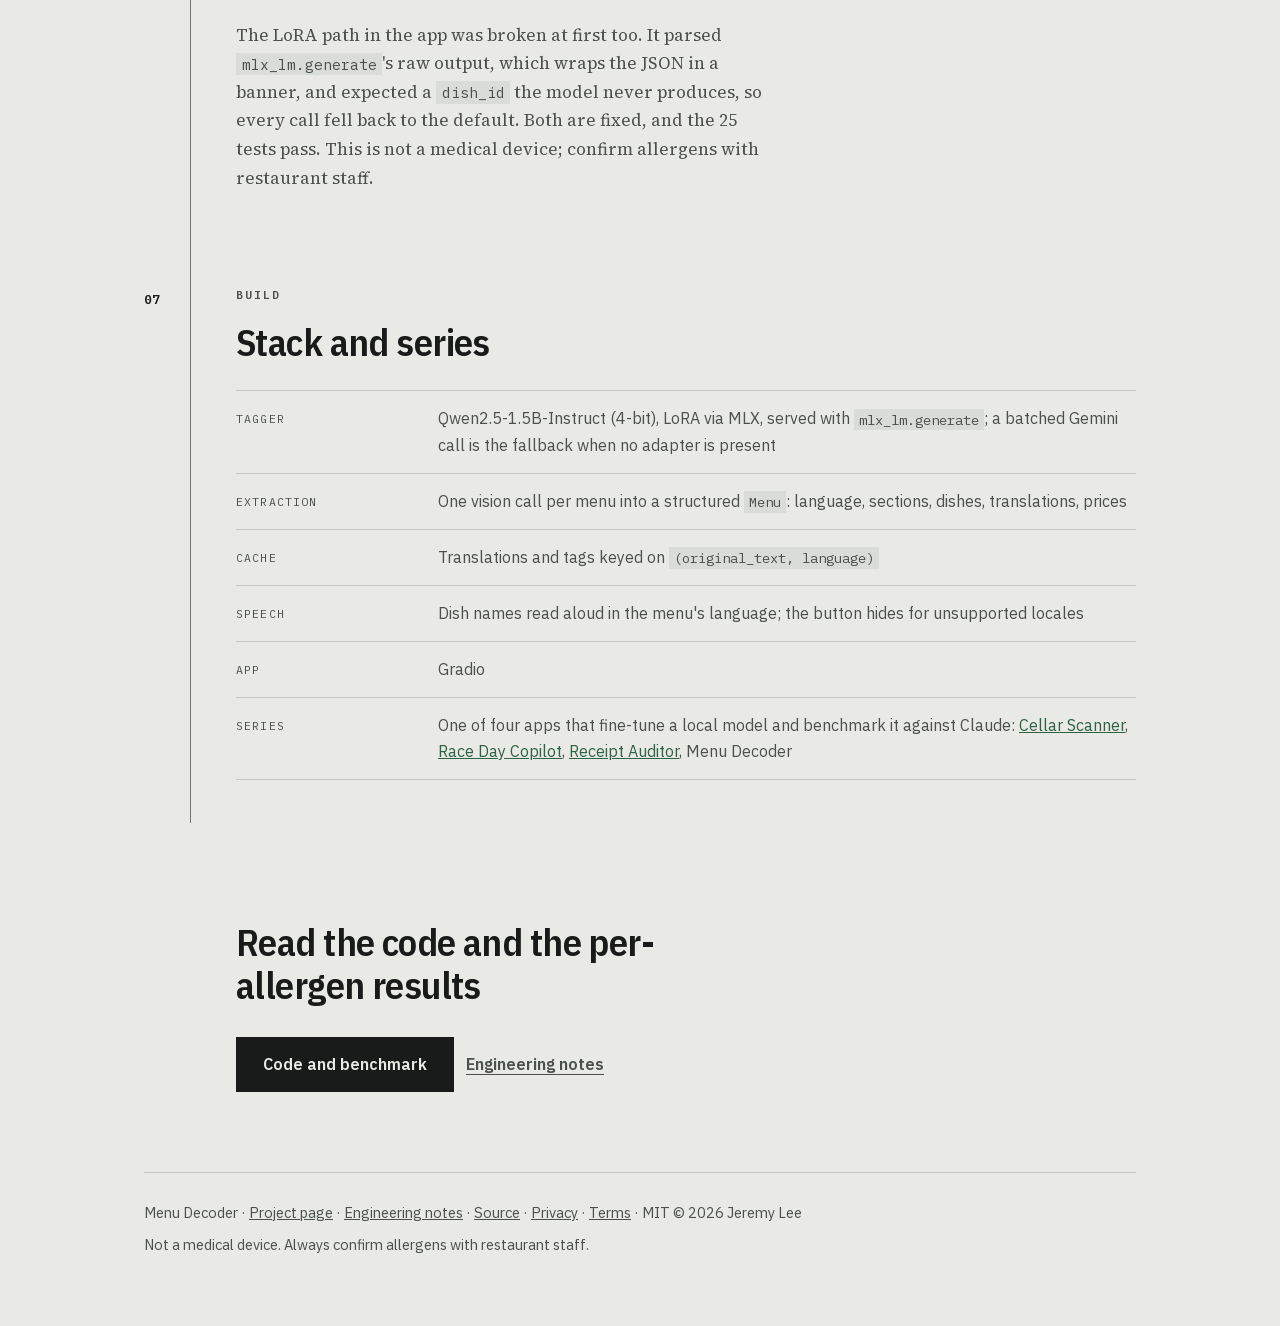
==== commit 59e6c8ad: "Label held-out guard rates as macro or pooled slots, correct Claude recall to 79.3%" ====
--- a/overview/index.html
+++ b/overview/index.html
@@ -453,7 +453,7 @@
         <div class="c" role="cell">94.0%<i><b style="width:94%"></b></i></div><div class="c" role="cell">43.0%<i><b style="width:43%"></b></i></div><div class="c" role="cell">0.0%<i><b style="width:0%"></b></i></div><div class="c bad" role="cell">100.0%<i><b style="width:100%"></b></i></div>
 
         <div class="sys last" role="rowheader">Claude<small>schema in prompt, n = 100, 13.4 s</small></div>
-        <div class="c cl last" role="cell">99.0%<i><b style="width:99%"></b></i></div><div class="c cl last" role="cell">81.0%<i><b style="width:81%"></b></i></div><div class="c cl last" role="cell">79.2%<i><b style="width:79.2%"></b></i></div><div class="c cl last" role="cell">1.7%<i><b style="width:1.7%"></b></i></div>
+        <div class="c cl last" role="cell">99.0%<i><b style="width:99%"></b></i></div><div class="c cl last" role="cell">81.0%<i><b style="width:81%"></b></i></div><div class="c cl last" role="cell">79.3%<i><b style="width:79.3%"></b></i></div><div class="c cl last" role="cell">1.7%<i><b style="width:1.7%"></b></i></div>
       </div>
       <figcaption class="sheet-foot">Allergen recall is macro recall on dishes labeled <code>contains</code>. False-safe is the share of <code>contains</code> dishes tagged <code>not_indicated</code>, the dangerous miss; a <code>may</code> still warns, so it does not count. Claude ran on a 100-row subsample.</figcaption>
     </figure>
@@ -501,19 +501,19 @@
         </div>
         <div class="gd-set" data-set="test" hidden>
           <p class="sheet-title">On the held-out set, false-safe falls from 7.3% to 0.8%</p>
-          <p class="sheet-sub">Same metrics as the benchmark above (macro over allergens; counts are allergen slots). 658 slots labeled contains, 2,319 labeled not indicated.</p>
+          <p class="sheet-sub">Recall and false-safe are macro over allergens, as in the benchmark above; the small line gives the pooled rate over allergen slots and its count. 658 slots labeled contains, 2,319 labeled not indicated; over-warning is a share of the latter.</p>
           <div class="rg gd" role="table" aria-label="Held-out set: recall, false-safe rate, over-warning and added cost per dish for each layer">
             <div class="h h0" role="columnheader">Layer</div><div class="h" role="columnheader">Recall</div><div class="h" role="columnheader">False-safe</div><div class="h" role="columnheader">Over-warning</div><div class="h" role="columnheader">Adds per dish</div>
             <div class="sys" role="rowheader">L1 LoRA<small>saved run, 6.5 s with a model reload per dish</small></div>
-            <div class="c" role="cell">69.3%</div><div class="c bad" role="cell">7.3%<small>30 of 658</small></div><div class="c" role="cell">6.2%</div><div class="c" role="cell">$0</div>
+            <div class="c" role="cell">69.3%</div><div class="c bad" role="cell">7.3%<small>slots: 4.6%, 30 of 658</small></div><div class="c" role="cell">6.2%</div><div class="c" role="cell">$0</div>
             <div class="sys" role="rowheader">L1 + L2 lexicon<small>0.04 ms</small></div>
-            <div class="c" role="cell">79.7%</div><div class="c" role="cell">4.5%<small>17 of 658</small></div><div class="c" role="cell">7.2%</div><div class="c" role="cell">$0</div>
+            <div class="c" role="cell">79.7%</div><div class="c" role="cell">4.5%<small>slots: 2.6%, 17 of 658</small></div><div class="c" role="cell">7.2%</div><div class="c" role="cell">$0</div>
             <div class="sys" role="rowheader">L1 + L2 + L3 Haiku<small>13.0 s per batch of 10, 16.1 s p95</small></div>
-            <div class="c lo" role="cell">82.0%</div><div class="c lo" role="cell">0.8%<small>2 of 658</small></div><div class="c" role="cell">8.9%</div><div class="c" role="cell">$0.00018</div>
+            <div class="c lo" role="cell">82.0%</div><div class="c lo" role="cell">0.8%<small>slots: 0.3%, 2 of 658</small></div><div class="c" role="cell">8.9%</div><div class="c" role="cell">$0.00018</div>
             <div class="sys last" role="rowheader">Claude with schema, alone<small>100-dish subsample, 13.4 s per dish</small></div>
-            <div class="c cl last" role="cell">79.2%</div><div class="c cl last" role="cell">1.7%<small>3 of 229</small></div><div class="c last" role="cell">3.3%</div><div class="c last" role="cell">$0.056</div>
+            <div class="c cl last" role="cell">79.3%</div><div class="c cl last" role="cell">1.7%<small>slots: 1.3%, 3 of 229</small></div><div class="c last" role="cell">3.3%</div><div class="c last" role="cell">$0.056</div>
           </div>
-          <p class="sheet-sub" style="margin:12px 0 0">On the same 100 dishes Claude saw, the three layers score 81.3% recall and 0.3% false-safe (1 of 229) at 9.2% over-warning.</p>
+          <p class="sheet-sub" style="margin:12px 0 0">On the same 100 dishes Claude saw, the three layers score 81.3% recall and 0.3% false-safe (macro; 1 of 229 slots, 0.4%) at 9.2% over-warning. Claude's 79.3% was printed as 79.2% before 2026-11-13; the exact mean is 79.25%.</p>
         </div>
       </div>
       <figcaption class="sheet-foot">Costs are API-equivalent, as reported by the Claude CLI (<code>total_cost_usd</code>); the runs used a subscription. Haiku: 31 calls for the held-out set, $0.055 in all; 6 calls for the adversarial set, $0.011. Adversarial recall and false-safe count only the hidden allergens each dish was built around. Run with <code>python eval/guardrails/run_guard.py</code>.</figcaption>
